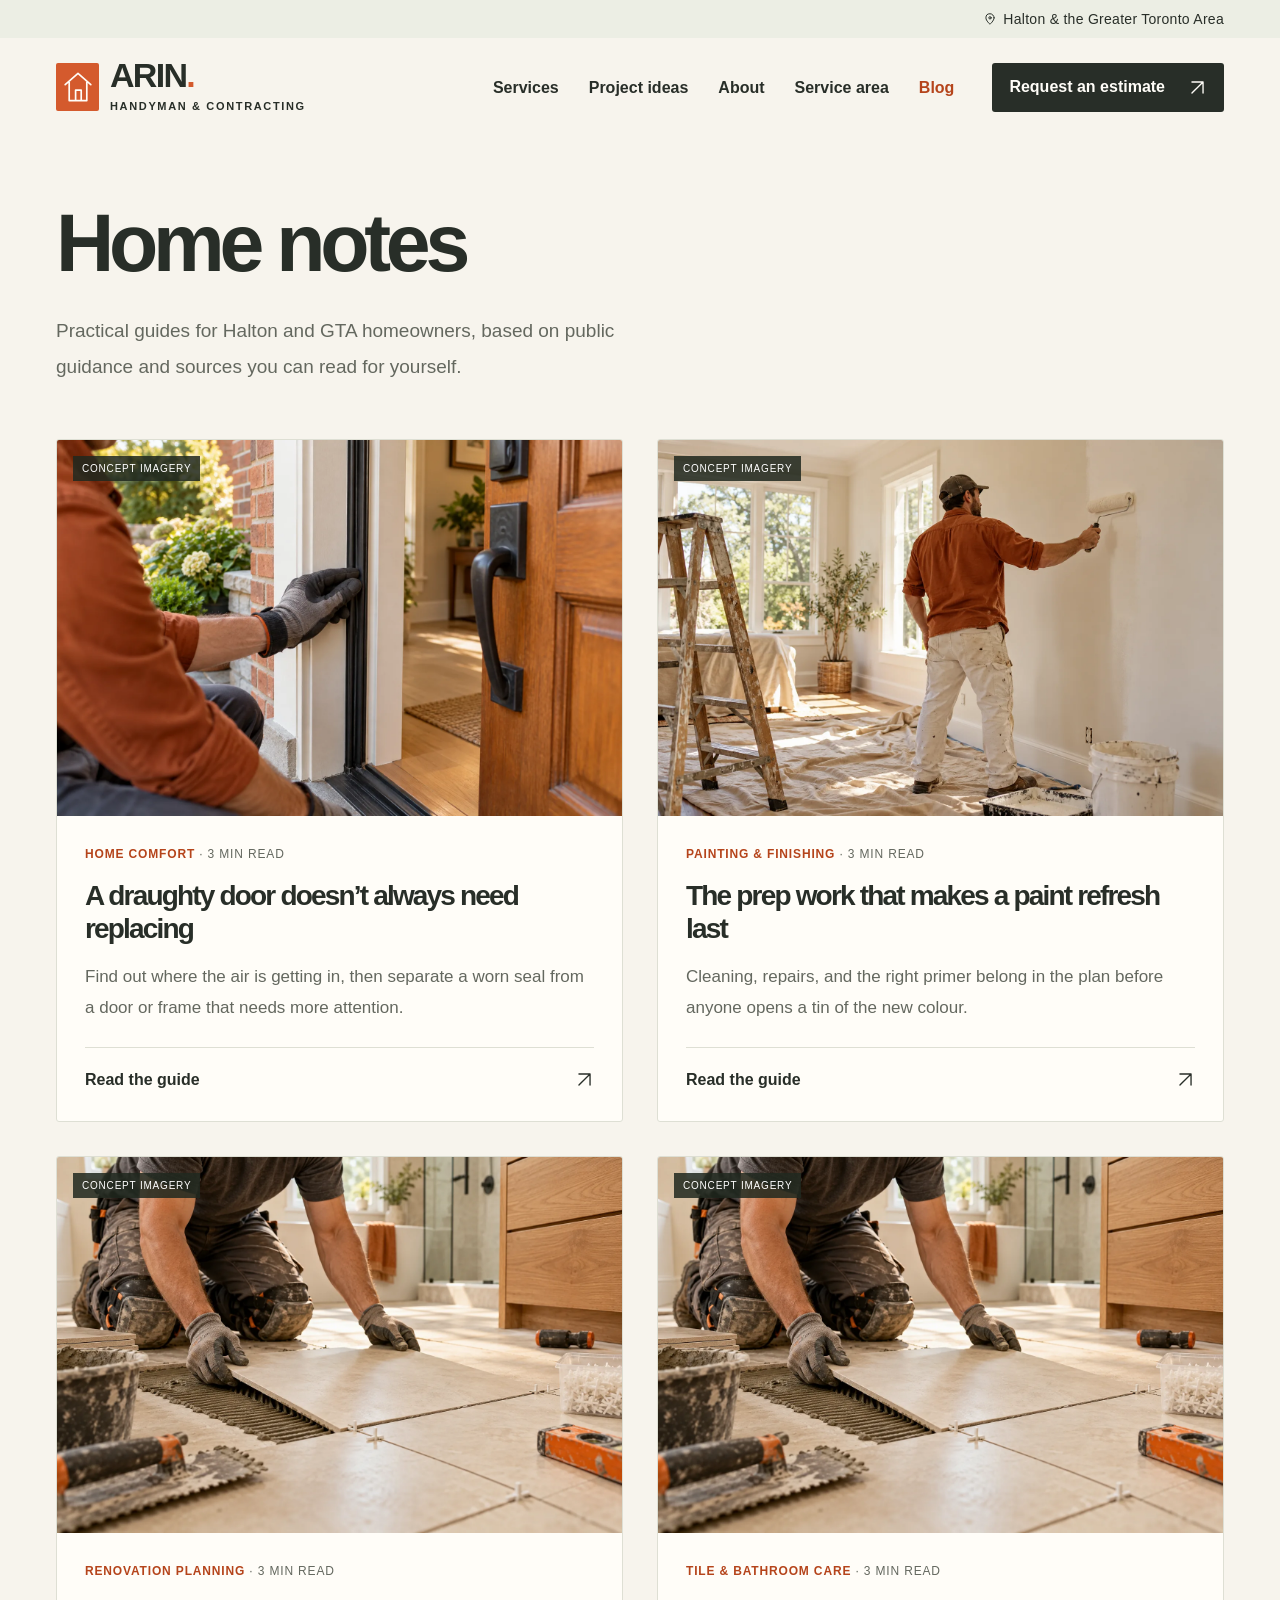
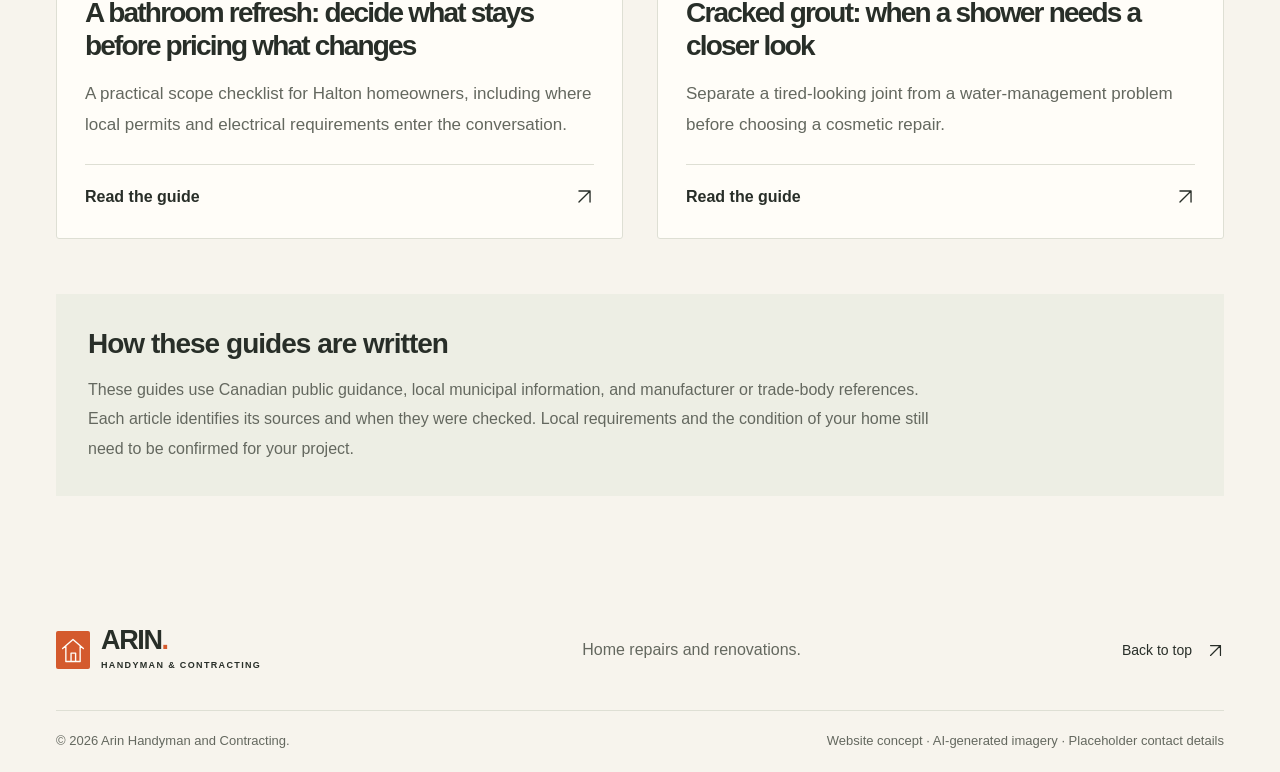
==== site/blog/index.html @ 48bc6f1f "Tighten homepage, add service pages, and control development indexing" ====
<!doctype html>
<!-- Generated by scripts/build-blog.mjs. Edit content/blog/posts.mjs, not this file. -->
<html lang="en-CA" prefix="og: https://ogp.me/ns#">
<head>
  <meta charset="utf-8"><meta name="viewport" content="width=device-width, initial-scale=1"><meta name="theme-color" content="#f7f4ed">
  <title>Home notes | Arin Handyman and Contracting</title>
  <meta name="description" content="Practical, researched home repair and renovation guides for homeowners in Halton and the Greater Toronto Area.">
  <meta name="robots" content="noindex, follow">
  <link rel="canonical" href="https://ariesyous.github.io/arinwebsite/blog/">
  <meta property="og:type" content="website"><meta property="og:locale" content="en_CA"><meta property="og:site_name" content="Arin Handyman and Contracting">
  <meta property="og:title" content="Home notes | Arin Handyman and Contracting"><meta property="og:description" content="Practical, researched home repair and renovation guides for homeowners in Halton and the Greater Toronto Area."><meta property="og:url" content="https://ariesyous.github.io/arinwebsite/blog/">
  <meta property="og:image" content="https://ariesyous.github.io/arinwebsite/assets/social-preview-v2.jpg"><meta property="og:image:secure_url" content="https://ariesyous.github.io/arinwebsite/assets/social-preview-v2.jpg"><meta property="og:image:type" content="image/jpeg"><meta property="og:image:width" content="1200"><meta property="og:image:height" content="630">
  <meta property="og:image:alt" content="Arin Handyman and Contracting — Home repairs and renovations across Halton and the Greater Toronto Area, with AI-generated concept carpentry imagery.">
  <meta name="twitter:card" content="summary_large_image"><meta name="twitter:title" content="Home notes | Arin Handyman and Contracting"><meta name="twitter:description" content="Practical, researched home repair and renovation guides for homeowners in Halton and the Greater Toronto Area."><meta name="twitter:image" content="https://ariesyous.github.io/arinwebsite/assets/social-preview-v2.jpg"><meta name="twitter:image:alt" content="Arin Handyman and Contracting — Home repairs and renovations across Halton and the Greater Toronto Area, with AI-generated concept carpentry imagery.">
  <script type="application/ld+json">{"@context":"https://schema.org","@type":"Blog","name":"Arin home notes","url":"https://ariesyous.github.io/arinwebsite/blog/","description":"Practical, researched guides to home repairs and renovations.","blogPost":[{"@type":"BlogPosting","headline":"A draughty door doesn’t always need replacing","url":"https://ariesyous.github.io/arinwebsite/blog/draughty-door-repair-or-replace/","datePublished":"2026-10-22","dateModified":"2026-10-22"},{"@type":"BlogPosting","headline":"The prep work that makes a paint refresh last","url":"https://ariesyous.github.io/arinwebsite/blog/paint-preparation-that-lasts/","datePublished":"2026-10-22","dateModified":"2026-10-22"},{"@type":"BlogPosting","headline":"A bathroom refresh: decide what stays before pricing what changes","url":"https://ariesyous.github.io/arinwebsite/blog/bathroom-refresh-planning-halton/","datePublished":"2026-10-22","dateModified":"2026-10-22"},{"@type":"BlogPosting","headline":"Cracked grout: when a shower needs a closer look","url":"https://ariesyous.github.io/arinwebsite/blog/grout-repair-or-shower-leak/","datePublished":"2026-10-22","dateModified":"2026-10-22"}]}</script>
  <link rel="icon" href="../assets/favicon.svg" type="image/svg+xml"><link rel="stylesheet" href="../styles.css?v=8"><link rel="stylesheet" href="../blog/blog.css?v=2"><script src="../script.js?v=4" defer></script>
</head>
<body class="blog-page"><a class="skip-link" href="#main">Skip to content</a>
<svg
      class="icon-definitions"
      xmlns="http://www.w3.org/2000/svg"
      aria-hidden="true"
    >
      <defs>
        <symbol id="i-arrow" viewBox="0 0 24 24">
          <path d="M4 12h15M13 5l7 7-7 7" />
        </symbol>
        <symbol id="i-diagonal" viewBox="0 0 24 24">
          <path d="M5 19 19 5M5 5h14v14" />
        </symbol>
        <symbol id="i-pin" viewBox="0 0 24 24">
          <path d="M19 10c0 5-7 11-7 11S5 15 5 10a7 7 0 1 1 14 0Z" />
          <circle cx="12" cy="10" r="2" />
        </symbol>
        <symbol id="i-hammer" viewBox="0 0 32 32">
          <path d="m5 25 12-12 4 4L9 29zM15 7l6-5 8 8-5 6-4-4-3 3-4-4 3-3z" />
        </symbol>
        <symbol id="i-wall" viewBox="0 0 32 32">
          <path d="M4 5h24v22H4zM4 16h24M15 5v11M11 16v11M23 16v11" />
        </symbol>
        <symbol id="i-paint" viewBox="0 0 32 32">
          <rect x="3" y="4" width="21" height="10" rx="2" />
          <path d="M24 9h4v11H15v4M12 24h6v6h-6z" />
        </symbol>
        <symbol id="i-carpentry" viewBox="0 0 32 32">
          <path d="M5 27V6h22v21H5zM5 11h22M16 11v16M12 17v4M20 17v4" />
        </symbol>
        <symbol id="i-floor" viewBox="0 0 32 32">
          <path
            d="m16 3 13 13-13 13L3 16zM9.5 9.5l13 13M9.5 22.5l13-13M6 19l13-13M13 26l13-13"
          />
        </symbol>
        <symbol id="i-framing" viewBox="0 0 32 32">
          <path d="M4 5h24M4 27h24M7 5v22M13 5v22M19 5v22M25 5v22" />
        </symbol>
        <symbol id="i-home" viewBox="0 0 32 32">
          <path d="M3 15 16 4l13 11M7 12v16h18V12M13 28V18h6v10" />
        </symbol>
        <symbol id="i-check" viewBox="0 0 24 24">
          <path d="m5 12 4 4L19 6" />
        </symbol>
        <symbol id="i-phone" viewBox="0 0 24 24">
          <path d="m6 3 4 5-2 3a15 15 0 0 0 5 5l3-2 5 4-2 3C10 22 2 14 3 5z" />
        </symbol>
      </defs>
    </svg>
<div class="utility-bar">
      <div class="container utility-content">
        <span
          ><svg aria-hidden="true" focusable="false" class="icon tiny">
            <use href="#i-pin" />
          </svg>
          Halton &amp; the Greater Toronto Area</span
        >
      </div>
    </div>
    <header class="site-header">
      <div class="container header-inner">
        <a
          href="../index.html#home"
          class="brand"
          aria-label="Arin Handyman and Contracting home"
          ><span class="brand-mark" aria-hidden="true"
            ><svg aria-hidden="true" focusable="false" viewBox="0 0 40 44">
              <path
                d="M4 19 20 5l16 14M9 16v23h22V16M17 39V26h7v13"
              /></svg></span
          ><span class="brand-type"
            ><strong>ARIN<span class="brand-dot">.</span></strong
            ><span>HANDYMAN &amp; CONTRACTING</span></span
          ></a
        >
        <button
          class="menu-toggle"
          type="button"
          aria-expanded="false"
          aria-controls="primary-navigation"
          aria-label="Open navigation"
        >
          <span></span><span></span>
        </button>
        <nav id="primary-navigation" aria-label="Main navigation">
          <a href="../index.html#services">Services</a
          ><a href="../index.html#inspiration">Project ideas</a><a href="../index.html#about">About</a
          ><a href="../index.html#areas">Service area</a><a href="../blog/" aria-current="page">Blog</a
          ><a class="button button-dark header-cta" href="../index.html#contact"
            >Request an estimate
            <svg aria-hidden="true" focusable="false" class="icon">
              <use href="#i-diagonal" /></svg
          ></a>
        </nav>
      </div>
    </header>
<main id="main"><section class="container blog-index"><div class="blog-index-heading"><h1>Home notes</h1><p>Practical guides for Halton and GTA homeowners, based on public guidance and sources you can read for yourself.</p></div><div class="blog-grid"><a class="blog-card" href="../blog/draughty-door-repair-or-replace/">
  <div class="blog-card-image"><img src="../assets/door-weatherstripping.webp" alt="AI-generated concept of a gloved hand checking the weatherstripping on an open exterior door." width="1536" height="1024" loading="lazy"><span class="image-label">CONCEPT IMAGERY</span></div>
  <div class="blog-card-copy"><p class="blog-category">Home comfort <span>· 3 min read</span></p><h2>A draughty door doesn’t always need replacing</h2><p>Find out where the air is getting in, then separate a worn seal from a door or frame that needs more attention.</p><span class="blog-read">Read the guide <svg class="icon" aria-hidden="true" focusable="false"><use href="#i-diagonal"/></svg></span></div>
</a>
<a class="blog-card" href="../blog/paint-preparation-that-lasts/">
  <div class="blog-card-image"><img src="../assets/painting.webp" alt="AI-generated concept of a painter refreshing a wall in a naturally lit room with protected floors." width="1536" height="1024" loading="lazy"><span class="image-label">CONCEPT IMAGERY</span></div>
  <div class="blog-card-copy"><p class="blog-category">Painting &amp; finishing <span>· 3 min read</span></p><h2>The prep work that makes a paint refresh last</h2><p>Cleaning, repairs, and the right primer belong in the plan before anyone opens a tin of the new colour.</p><span class="blog-read">Read the guide <svg class="icon" aria-hidden="true" focusable="false"><use href="#i-diagonal"/></svg></span></div>
</a>
<a class="blog-card" href="../blog/bathroom-refresh-planning-halton/">
  <div class="blog-card-image"><img src="../assets/tiling.webp" alt="AI-generated concept of a tiler working beside a natural oak bathroom vanity." width="1536" height="1024" loading="lazy"><span class="image-label">CONCEPT IMAGERY</span></div>
  <div class="blog-card-copy"><p class="blog-category">Renovation planning <span>· 3 min read</span></p><h2>A bathroom refresh: decide what stays before pricing what changes</h2><p>A practical scope checklist for Halton homeowners, including where local permits and electrical requirements enter the conversation.</p><span class="blog-read">Read the guide <svg class="icon" aria-hidden="true" focusable="false"><use href="#i-diagonal"/></svg></span></div>
</a>
<a class="blog-card" href="../blog/grout-repair-or-shower-leak/">
  <div class="blog-card-image"><img src="../assets/tiling.webp" alt="AI-generated concept of careful tile installation, used as an illustration rather than a completed repair." width="1536" height="1024" loading="lazy"><span class="image-label">CONCEPT IMAGERY</span></div>
  <div class="blog-card-copy"><p class="blog-category">Tile &amp; bathroom care <span>· 3 min read</span></p><h2>Cracked grout: when a shower needs a closer look</h2><p>Separate a tired-looking joint from a water-management problem before choosing a cosmetic repair.</p><span class="blog-read">Read the guide <svg class="icon" aria-hidden="true" focusable="false"><use href="#i-diagonal"/></svg></span></div>
</a></div><div class="blog-editorial-note"><h2>How these guides are written</h2><p>These guides use Canadian public guidance, local municipal information, and manufacturer or trade-body references. Each article identifies its sources and when they were checked. Local requirements and the condition of your home still need to be confirmed for your project.</p></div></section></main>
<footer class="site-footer">
      <div class="container footer-main">
        <a
          href="../index.html#home"
          class="brand footer-brand"
          aria-label="Arin Handyman and Contracting, back to top"
          ><span class="brand-mark" aria-hidden="true"
            ><svg aria-hidden="true" focusable="false" viewBox="0 0 40 44">
              <path
                d="M4 19 20 5l16 14M9 16v23h22V16M17 39V26h7v13"
              /></svg></span
          ><span class="brand-type"
            ><strong>ARIN<span class="brand-dot">.</span></strong
            ><span>HANDYMAN &amp; CONTRACTING</span></span
          ></a
        >
        <p>Home repairs and renovations.</p>
        <a class="back-top" href="#main"
          >Back to top
          <svg aria-hidden="true" focusable="false" class="icon">
            <use href="#i-diagonal" /></svg
        ></a>
      </div>
      <div class="container footer-bottom">
        <span>© <span id="year">2026</span> Arin Handyman and Contracting.</span
        ><span
          >Website concept · AI-generated imagery · Placeholder contact
          details</span
        >
      </div>
    </footer>
</body></html>
---- site/styles.css ----
@charset "UTF-8";
:root {
  --cream: #f7f4ed;
  --paper: #fffdf8;
  --ink: #282e28;
  --muted: #64685f;
  --orange: #d45a2d;
  --orange-dark: #b5441b;
  --line: #dedfd4;
  --green: #263d32;
  --body-font: "Segoe UI", Arial, Helvetica, sans-serif;
  --display-font: Arial, Helvetica, sans-serif;
}
* {
  box-sizing: border-box;
}
html {
  scroll-behavior: smooth;
  scroll-padding-top: 110px;
}
body {
  margin: 0;
  background: var(--cream);
  color: var(--ink);
  font-family: var(--body-font);
  font-size: 18px;
  line-height: 1.6;
}
a {
  color: inherit;
  text-decoration: none;
}
button,
input,
select,
textarea {
  font: inherit;
}
button,
a,
input,
select,
textarea {
  -webkit-tap-highlight-color: transparent;
}
button {
  cursor: pointer;
}
img {
  display: block;
  max-width: 100%;
  height: auto;
}
svg {
  fill: none;
  stroke: currentColor;
  stroke-width: 1.7;
  stroke-linecap: round;
  stroke-linejoin: round;
}
.icon {
  width: 23px;
  height: 23px;
  flex-shrink: 0;
}
.tiny {
  width: 14px;
  height: 14px;
}
.icon-definitions {
  position: absolute;
  width: 0;
  height: 0;
  overflow: hidden;
}
a:focus-visible,
button:focus-visible,
input:focus-visible,
select:focus-visible,
textarea:focus-visible,
[tabindex]:focus-visible {
  outline: 3px solid var(--orange);
  outline-offset: 5px;
}
::selection {
  background: #f1c1a5;
  color: var(--ink);
}
.container {
  width: min(1304px, calc(100% - 112px));
  margin-inline: auto;
}
.section {
  padding-block: 80px;
}
h1,
h2,
h3,
p {
  margin: 0;
}
h1,
h2,
h3 {
  font-family: var(--display-font);
}
h1,
h2 {
  font-weight: 700;
  letter-spacing: -0.065em;
  line-height: 1.03;
}
h1 {
  font-size: clamp(58px, 6.3vw, 91px);
}
h2 {
  font-size: clamp(40px, 4.05vw, 58px);
}
h3 {
  line-height: 1.25;
  letter-spacing: -0.035em;
}
p {
  color: var(--muted);
}
.orange {
  color: var(--orange);
}
.serif {
  font-family: Georgia, "Times New Roman", serif;
  font-style: italic;
  font-weight: 400;
  letter-spacing: -0.055em;
}
.eyebrow {
  font-size: 13px;
  line-height: 1.5;
  letter-spacing: 0.12em;
  font-weight: 700;
  color: var(--ink);
  margin-bottom: 23px;
}
.button {
  display: inline-flex;
  align-items: center;
  justify-content: space-between;
  gap: 28px;
  min-height: 52px;
  max-width: 100%;
  padding: 16px 22px;
  border: 0;
  border-radius: 3px;
  font-size: 16px;
  font-weight: 650;
  line-height: 1.4;
  transition:
    background 0.2s,
    transform 0.2s;
}
.button .icon {
  width: 19px;
  height: 19px;
}
.button:hover {
  transform: translateY(-2px);
}
.button-orange {
  background: var(--orange-dark);
  color: #fffdf8;
}
.button-orange:hover {
  background: #943a1a;
}
.button-dark {
  background: var(--ink);
  color: var(--paper);
}
.button-dark:hover {
  background: var(--green);
}
.button-cream {
  background: var(--cream);
  color: var(--ink);
}
.button-cream:hover {
  background: #e8e5da;
}
.text-link {
  display: inline-flex;
  align-items: center;
  gap: 20px;
  font-weight: 600;
  font-size: 16px;
}
.text-link:hover {
  color: var(--orange-dark);
}
.skip-link {
  position: fixed;
  top: 10px;
  left: 10px;
  z-index: 100;
  background: var(--ink);
  color: #fff;
  padding: 12px 20px;
  transform: translateY(-150%);
}
.skip-link:focus {
  transform: none;
}
.utility-bar {
  background: #eceee4;
  font-size: 14px;
  letter-spacing: 0.02em;
}
.utility-content {
  min-height: 35px;
  padding-block: 8px;
  display: flex;
  flex-wrap: wrap;
  gap: 4px 20px;
  align-items: center;
  justify-content: flex-end;
}
.utility-content > span:last-child {
  display: flex;
  align-items: center;
  gap: 6px;
}
.site-header {
  background: var(--cream);
  position: sticky;
  top: 0;
  z-index: 30;
  border-bottom: 1px solid transparent;
  transition: border-color 0.2s;
}
.site-header.scrolled {
  border-bottom-color: var(--line);
}
.header-inner {
  display: flex;
  align-items: center;
  justify-content: space-between;
  min-height: 98px;
}
.brand {
  display: flex;
  align-items: center;
  gap: 11px;
  flex-shrink: 0;
}
.brand-mark {
  background: var(--orange);
  color: var(--paper);
  height: 48px;
  width: 43px;
  display: grid;
  place-items: center;
  border-radius: 2px;
}
.brand-mark svg {
  width: 32px;
  height: 36px;
  stroke-width: 2.1;
}
.brand-type {
  display: flex;
  flex-direction: column;
}
.brand-type strong {
  font-family: Arial, Helvetica, sans-serif;
  font-size: 34px;
  letter-spacing: -0.05em;
  font-weight: 800;
  line-height: 0.96;
}
.brand-dot {
  color: var(--orange);
}
.brand-type > span {
  font-size: 11px;
  letter-spacing: 0.15em;
  font-weight: 700;
  margin-top: 7px;
}
.header-inner nav {
  display: flex;
  align-items: center;
  gap: 30px;
  font-size: 16px;
  font-weight: 600;
}
.header-inner nav > a:not(.button) {
  padding: 16px 0;
  position: relative;
}
.header-inner nav > a:not(.button):after {
  content: "";
  height: 1px;
  background: var(--orange);
  position: absolute;
  bottom: 11px;
  left: 0;
  width: 0;
  transition: width 0.2s;
}
.header-inner nav > a:hover:after {
  width: 100%;
}
.header-cta {
  margin-left: 8px;
  font-size: 16px;
  min-height: 45px;
  padding: 13px 17px;
  gap: 23px;
}
.menu-toggle {
  display: none;
}
.hero {
  display: grid;
  grid-template-columns: 1.02fr 1fr;
  align-items: center;
  gap: 32px;
  padding-top: 25px;
  padding-bottom: 62px;
  min-height: 650px;
}
.hero-copy {
  padding-block: 38px;
  position: relative;
  z-index: 1;
  min-width: 0;
}
.hero .eyebrow {
  font-size: 12px;
  letter-spacing: 0.09em;
  display: flex;
  align-items: center;
  gap: 10px;
  margin-bottom: 28px;
}
.little-line {
  height: 2px;
  width: 23px;
  background: var(--orange);
  flex-shrink: 0;
}
.hero h1 {
  font-size: clamp(52px, 5.4vw, 78px);
  margin-left: -5px;
  line-height: 1.04;
}
.hero-description {
  max-width: 460px;
  font-size: 18px;
  line-height: 1.8;
  margin: 26px 0 30px;
}
.hero .button {
  min-height: 57px;
  gap: 26px;
}
.hero-secondary {
  display: flex;
  width: fit-content;
  margin-top: 20px;
  min-height: 44px;
}
.more-services {
  margin-top: 28px;
  display: grid;
  grid-template-columns: 1fr 2fr;
  gap: 30px;
}
.more-services h3 {
  font-size: 22px;
  padding-top: 12px;
}
.more-services ul {
  list-style: none;
  margin: 0;
  padding: 0;
  display: grid;
  grid-template-columns: 1fr 1fr;
  gap: 0 28px;
}
.more-services a {
  display: flex;
  justify-content: space-between;
  gap: 14px;
  padding-block: 14px;
  border-bottom: 1px solid var(--line);
  font-size: 16px;
}
.more-services a:hover {
  color: var(--orange-dark);
}
.hero-visual {
  position: relative;
  align-self: stretch;
  min-height: 540px;
  min-width: 0;
  margin-right: 16px;
  background: #d7c9b4;
  border-radius: 3px;
}
.hero-visual > img {
  width: 100%;
  height: 100%;
  object-fit: cover;
  object-position: 61% center;
  border-radius: 3px;
  position: absolute;
}
.image-label {
  position: absolute;
  top: 16px;
  left: 16px;
  color: #fff;
  background: #20281fd9;
  padding: 5px 9px;
  font-size: 12px;
  letter-spacing: 0.08em;
  line-height: 1.5;
  z-index: 1;
}
.hero .image-label {
  top: auto;
  bottom: 15px;
  left: 15px;
  font-size: 11px;
}
.section-heading {
  display: flex;
  justify-content: space-between;
  align-items: flex-end;
  gap: 50px;
  margin-bottom: 48px;
}
.section-heading > p {
  font-size: 17px;
  line-height: 1.8;
  max-width: 330px;
  margin-bottom: 4px;
}
.services-grid {
  display: grid;
  grid-template-columns: repeat(3, 1fr);
  border-top: 1px solid var(--line);
  border-left: 1px solid var(--line);
}
.service-card {
  border-right: 1px solid var(--line);
  border-bottom: 1px solid var(--line);
  padding: 29px 30px 26px;
  display: flex;
  flex-direction: column;
  transition: background 0.2s;
}
.service-card:hover {
  background: #eeeee3;
}
.service-card-top {
  display: flex;
  align-items: center;
  justify-content: space-between;
  margin-bottom: 31px;
}
.service-icon {
  width: 34px;
  height: 34px;
  color: var(--orange);
  stroke-width: 1.3;
}
.service-card h3 {
  font-size: 24px;
  margin-bottom: 12px;
}
.service-card p {
  font-size: 17px;
  line-height: 1.85;
  max-width: 300px;
  margin-bottom: 25px;
}
.service-link {
  display: flex;
  justify-content: space-between;
  align-items: center;
  gap: 12px;
  font-size: 16px;
  font-weight: 650;
  margin-top: auto;
}
.service-link .icon {
  width: 18px;
  height: 18px;
}
.service-link:hover {
  color: var(--orange-dark);
}
.services-footer {
  display: flex;
  align-items: center;
  justify-content: space-between;
  gap: 20px;
  padding-top: 24px;
  font-size: 16px;
  color: var(--muted);
}
.services-footer .text-link {
  font-size: 16px;
}
.approach {
  background: var(--green);
  color: var(--cream);
  position: relative;
  overflow: hidden;
}
.approach-inner {
  display: grid;
  grid-template-columns: 1fr 1fr;
  gap: 100px;
  padding-block: 80px;
  position: relative;
  z-index: 1;
}
.approach .eyebrow {
  color: #c4cbb8;
  font-size: 12px;
}
.approach h2 {
  font-size: 48px;
}
.approach-intro > p:not(.eyebrow) {
  color: #c1cabc;
  font-size: 17px;
  line-height: 1.85;
  margin-top: 23px;
  margin-bottom: 27px;
}
.approach .button {
  font-size: 16px;
  min-height: 48px;
  padding: 14px 19px;
  gap: 31px;
}
.steps {
  list-style: none;
  padding: 0;
  margin: 0;
  display: flex;
  flex-direction: column;
  justify-content: center;
}
.steps li {
  display: flex;
  gap: 22px;
  padding: 26px 0;
  border-top: 1px solid #ffffff29;
}
.steps li:last-child {
  border-bottom: 1px solid #ffffff29;
}
.step-number {
  color: #e79871;
  font-size: 14px;
  padding-top: 4px;
}
.steps h3 {
  font-size: 23px;
  letter-spacing: -0.025em;
  margin-bottom: 9px;
}
.steps p {
  color: #c1cabc;
  font-size: 16px;
  line-height: 1.8;
  max-width: 330px;
}
.inspiration {
  padding-bottom: 82px;
}
.projects-grid {
  display: grid;
  grid-template-columns: repeat(2, minmax(0, 1fr));
  gap: 42px 24px;
}
.project-image {
  position: relative;
  aspect-ratio: 4/3;
  background: #ddd8cb;
  overflow: hidden;
  border-radius: 2px;
}
.project-image > img {
  width: 100%;
  height: 100%;
  object-fit: cover;
  transition: transform 0.5s;
}
.project-image:hover > img {
  transform: scale(1.035);
}
.project h3 {
  font-size: 22px;
  line-height: 1.4;
  margin-top: 16px;
}
.project > p {
  font-size: 17px;
  margin-block: 12px 14px;
  max-width: 520px;
}
.project > .text-link {
  min-height: 44px;
}
.about-section {
  background: #edeee4;
  padding-block: 83px;
}
.about-inner {
  display: grid;
  grid-template-columns: 1fr 1fr;
  gap: 100px;
  align-items: start;
}
.about-inner h2 {
  font-size: 45px;
  margin-bottom: 26px;
}
.about-copy > p:not(.eyebrow) {
  font-size: 17px;
  line-height: 1.85;
  margin-bottom: 17px;
}
.about-copy .text-link {
  margin-top: 8px;
  font-size: 16px;
}
.areas-section {
  display: grid;
  grid-template-columns: 1fr 1fr;
  gap: 100px;
  align-items: center;
}
.areas-copy > p:not(.eyebrow) {
  font-size: 17px;
  line-height: 1.9;
  max-width: 350px;
  margin-top: 23px;
}
.areas-copy .area-question {
  font-size: 16px !important;
  margin-top: 23px !important;
}
.area-question a {
  border-bottom: 1px solid #b4b8a9;
}
.area-question a:hover {
  color: var(--orange-dark);
}
.areas-panel {
  background: #edeee4;
  padding: 27px 30px 21px;
  border-radius: 3px;
}
.areas-panel-title {
  display: flex;
  align-items: center;
  gap: 11px;
  font-size: 12px;
  letter-spacing: 0.09em;
  font-weight: 650;
  border-bottom: 1px solid #d5d8ca;
  padding-bottom: 17px;
}
.areas-panel-title > .icon {
  color: var(--orange);
  height: 19px;
  width: 19px;
}
.city-list {
  display: grid;
  grid-template-columns: 1fr 1fr;
  column-gap: 28px;
  list-style: none;
  padding: 0;
  margin: 14px 0 17px;
}
.city-list li {
  display: flex;
  justify-content: space-between;
  align-items: center;
  border-bottom: 1px solid #d5d8ca;
  padding: 14px 0;
  font-size: 21px;
  font-weight: 550;
  letter-spacing: -0.03em;
}
.contact-section {
  background: var(--ink);
  color: var(--cream);
  padding-block: 85px;
}
.contact-inner {
  display: grid;
  grid-template-columns: 0.9fr 1.1fr;
  gap: 100px;
  align-items: start;
}
.contact-copy {
  min-width: 0;
  padding-top: 10px;
}
.contact-copy .eyebrow {
  color: #d6d6c6;
  font-size: 13px;
}
.contact-copy h2 {
  font-size: clamp(44px, 4.5vw, 64px);
  line-height: 0.98;
  letter-spacing: -0.055em;
}
.contact-copy h2 .orange {
  color: #f28b58;
}
.contact-copy > p:not(.eyebrow) {
  color: #c5c8bd;
  font-size: 17px;
  line-height: 1.85;
  margin: 28px 0 37px;
}
.contact-detail {
  display: flex;
  align-items: center;
  gap: 16px;
  margin-top: 25px;
  font-size: 17px;
}
.contact-detail > .icon {
  width: 22px;
  height: 22px;
  color: #e9956b;
}
.contact-detail > div {
  display: flex;
  flex-direction: column;
  gap: 4px;
}
.contact-detail-label {
  font-size: 12px;
  letter-spacing: 0.12em;
  color: #b5bdac;
}
.phone-number {
  font-size: 26px;
  letter-spacing: -0.025em;
}
.contact-card {
  min-width: 0;
  background: var(--cream);
  color: var(--ink);
  border-radius: 3px;
  padding: 32px;
}
.form-heading {
  display: flex;
  align-items: flex-start;
  justify-content: space-between;
  gap: 16px;
}
.form-heading h3 {
  font-size: 26px;
  max-width: 245px;
  line-height: 1.2;
}
.demo-label {
  display: inline-block;
  font-size: 11px;
  letter-spacing: 0.08em;
  white-space: nowrap;
  background: #e6e8dc;
  padding: 5px 7px;
  color: #475542;
  font-weight: 650;
  margin-top: 4px;
}
.form-intro {
  font-size: 16px;
  line-height: 1.7;
  margin: 12px 0 25px;
}
.form-grid {
  display: grid;
  grid-template-columns: 1fr 1fr;
  gap: 17px 15px;
}
.field {
  display: flex;
  flex-direction: column;
  gap: 7px;
  min-width: 0;
}
.field label {
  font-size: 16px;
  font-weight: 600;
}
.field label > span:not(.optional) {
  color: var(--orange-dark);
}
.optional {
  font-size: 13px;
  color: var(--muted);
  font-weight: 400;
}
.field input,
.field select,
.field textarea {
  width: 100%;
  min-width: 0;
  border: 1px solid #d6d9cc;
  background: #fffdf8;
  color: var(--ink);
  border-radius: 2px;
  padding: 11px 10px;
  font-size: 16px;
  line-height: 1.5;
  min-height: 43px;
}
.field input::placeholder,
.field textarea::placeholder {
  color: #6e7367;
  opacity: 1;
}
.field select {
  padding-right: 24px;
}
.field textarea {
  resize: vertical;
  min-height: 94px;
}
.field:focus-within label {
  color: var(--orange-dark);
}
.full-width {
  grid-column: 1/-1;
}
.form-submit {
  width: 100%;
  margin-top: 21px;
  font-size: 16px;
  min-height: 48px;
  padding: 14px 16px;
}
.form-footnote {
  font-size: 13px;
  margin-top: 11px;
  line-height: 1.6;
}
.form-result {
  margin-top: 18px;
  display: flex;
  align-items: flex-start;
  gap: 9px;
  background: #e2eadc;
  padding: 15px;
  border: 1px solid #b5c7ac;
  border-radius: 2px;
}
.form-result[hidden] {
  display: none;
}
.form-result .icon {
  width: 19px;
  height: 19px;
  color: #315634;
}
.form-result strong {
  font-size: 16px;
  line-height: 1.5;
  display: block;
}
.form-result p {
  font-size: 14px;
  line-height: 1.6;
  margin-top: 5px;
}
.site-footer {
  background: var(--cream);
}
.footer-main {
  display: flex;
  align-items: center;
  justify-content: space-between;
  gap: 30px;
  padding-block: 37px;
}
.footer-brand .brand-mark {
  height: 38px;
  width: 34px;
}
.footer-brand .brand-mark svg {
  height: 29px;
  width: 26px;
}
.footer-brand .brand-type strong {
  font-size: 27px;
}
.footer-brand .brand-type > span {
  font-size: 9px;
  margin-top: 5px;
}
.footer-main > p {
  font-size: 16px;
}
.back-top {
  display: flex;
  align-items: center;
  gap: 15px;
  font-size: 14px;
}
.back-top .icon {
  width: 17px;
  height: 17px;
}
.footer-bottom {
  flex-wrap: wrap;
  border-top: 1px solid var(--line);
  padding-block: 20px;
  display: flex;
  justify-content: space-between;
  gap: 20px;
  font-size: 13px;
  color: var(--muted);
}
@media (min-width: 1500px) {
  .hero {
    gap: 65px;
  }
  .hero-visual {
    min-height: 580px;
  }
  .hero {
    padding-top: 35px;
    padding-bottom: 75px;
  }
  .hero-description {
    font-size: 18px;
    max-width: 385px;
  }
}
@media (max-width: 1150px) {
  .container {
    width: calc(100% - 72px);
  }
  .header-inner nav {
    gap: 20px;
  }
  .header-cta {
    gap: 14px;
    margin-left: 0;
  }
  .hero {
    min-height: 590px;
  }
  .hero-visual {
    min-height: 485px;
  }
  .hero .eyebrow {
    font-size: 12px;
  }
  .hero h1 {
    font-size: clamp(53px, 6.5vw, 77px);
  }
  .hero-description {
    font-size: 17px;
    max-width: 315px;
  }
  .hero .button {
    font-size: 16px;
    gap: 17px;
    padding-inline: 18px;
  }
  .section {
    padding-block: 82px;
  }
  .service-card {
    padding: 25px;
  }
  .service-card h3 {
    font-size: 22px;
  }
  .approach-inner,
  .about-inner,
  .areas-section,
  .contact-inner {
    gap: 60px;
  }
  .approach h2 {
    font-size: 42px;
  }
  .about-inner h2 {
    font-size: 40px;
  }
  .projects-grid {
    gap: 38px 19px;
  }
  .project h3 {
    font-size: 20px;
  }
  .contact-card {
    padding: 27px;
  }
  .form-heading h3 {
    font-size: 24px;
  }
  .demo-label {
    font-size: 10px;
    padding: 4px 5px;
  }
  .contact-copy h2 {
    font-size: 56px;
  }
}
@media (max-width: 900px) {
  .container {
    width: calc(100% - 48px);
  }
  .header-inner {
    min-height: 82px;
  }
  .header-inner nav {
    gap: 16px;
    font-size: 14px;
  }
  .brand-type strong {
    font-size: 29px;
  }
  .brand-mark {
    height: 42px;
    width: 37px;
  }
  .brand-mark svg {
    width: 28px;
    height: 32px;
  }
  .brand-type > span {
    font-size: 9.5px;
  }
  .header-cta {
    font-size: 13px;
    padding: 12px;
    gap: 10px;
    min-height: 40px;
  }
  .header-cta .icon {
    width: 15px;
    height: 15px;
  }
  .hero {
    gap: 18px;
    min-height: 530px;
    padding-top: 16px;
    padding-bottom: 42px;
  }
  .hero h1 {
    font-size: clamp(46px, 6.4vw, 60px);
  }
  .hero .eyebrow {
    font-size: 11px;
    gap: 6px;
    margin-bottom: 22px;
  }
  .hero .little-line {
    width: 15px;
  }
  .hero-visual {
    min-height: 435px;
    margin-right: 12px;
  }
  .hero-description {
    font-size: 16px;
    margin-block: 22px 25px;
    max-width: 265px;
  }
  .hero .button {
    font-size: 14px;
    gap: 15px;
    min-height: 48px;
    padding: 14px;
  }
  .section-heading {
    gap: 35px;
  }
  .section-heading > p {
    font-size: 16px;
    max-width: 245px;
  }
  .eyebrow {
    font-size: 12px;
  }
  .section {
    padding-block: 70px;
  }
  .services-grid {
    grid-template-columns: 1fr;
  }
  .service-card h3 {
    font-size: 24px;
  }
  .service-card p {
    font-size: 17px;
  }
  .service-link {
    font-size: 16px;
  }
  .service-card-top {
    margin-bottom: 25px;
  }
  .approach-inner {
    gap: 40px;
    padding-block: 65px;
  }
  .approach h2 {
    font-size: 36px;
  }
  .approach-intro > p:not(.eyebrow) {
    font-size: 16px;
  }
  .steps h3 {
    font-size: 20px;
  }
  .steps p {
    font-size: 16px;
  }
  .steps li {
    gap: 15px;
    padding-block: 21px;
  }
  .projects-grid {
    grid-template-columns: repeat(2, minmax(0, 1fr));
    gap: 34px 20px;
  }
  .project-image .image-label {
    font-size: 10px;
    left: 10px;
    top: 10px;
    padding: 4px 6px;
  }
  .project h3 {
    font-size: 19px;
  }
  .about-inner {
    gap: 40px;
  }
  .about-section {
    padding-block: 65px;
  }
  .about-inner h2 {
    font-size: 34px;
  }
  .about-copy > p:not(.eyebrow) {
    font-size: 16px;
  }
  .areas-section {
    gap: 40px;
  }
  .areas-copy h2 {
    font-size: 38px;
  }
  .areas-panel {
    padding: 22px;
  }
  .areas-panel-title {
    font-size: 11px;
    gap: 7px;
  }
  .city-list {
    column-gap: 20px;
  }
  .city-list li {
    font-size: 18px;
  }
  .contact-inner {
    gap: 35px;
    grid-template-columns: 0.85fr 1.15fr;
  }
  .contact-copy h2 {
    font-size: 52px;
  }
  .contact-copy > p:not(.eyebrow) {
    font-size: 16px;
  }
  .contact-card {
    padding: 23px;
  }
  .form-heading {
    flex-wrap: wrap;
    gap: 8px;
  }
  .form-heading h3 {
    font-size: 23px;
  }
  .demo-label {
    font-size: 11px;
  }
  .field input,
  .field select,
  .field textarea {
    font-size: 16px;
  }
  .contact-detail {
    font-size: 16px;
    gap: 12px;
  }
  .contact-detail-label {
    font-size: 11px;
  }
  .phone-number {
    font-size: 23px;
  }
  .footer-bottom {
    font-size: 12px;
  }
}
@media (max-width: 1100px) {
  .menu-toggle {
    display: flex;
    flex-direction: column;
    align-items: center;
    justify-content: center;
    gap: 6px;
    width: 44px;
    height: 44px;
    background: none;
    border: 1px solid var(--line);
    border-radius: 2px;
    color: var(--ink);
  }
  .menu-toggle span {
    width: 19px;
    height: 1.5px;
    background: currentColor;
    transition: transform 0.2s;
  }
  .menu-toggle[aria-expanded="true"] span:first-child {
    transform: translateY(3.75px) rotate(45deg);
  }
  .menu-toggle[aria-expanded="true"] span:last-child {
    transform: translateY(-3.75px) rotate(-45deg);
  }
  .header-inner nav {
    display: none;
    position: absolute;
    top: 100%;
    left: 0;
    right: 0;
    background: var(--cream);
    padding: 14px 20px 23px;
    box-shadow: 0 12px 20px #21271d12;
    border-bottom: 1px solid var(--line);
    font-size: 18px;
    align-items: stretch;
    gap: 0;
  }
  .header-inner nav.open {
    display: flex;
    flex-direction: column;
  }
  .header-inner nav > a:not(.button) {
    padding: 13px 0;
    border-top: 1px solid var(--line);
  }
  .header-inner nav > a:after {
    display: none;
  }
  .header-cta {
    margin-top: 10px;
    font-size: 16px;
    padding: 14px 17px;
    min-height: 46px;
  }
  .header-cta .icon {
    width: 18px;
    height: 18px;
  }
}
@media (max-width: 680px) {
  html {
    scroll-padding-top: 85px;
  }
  .container {
    width: calc(100% - 40px);
  }
  .utility-content {
    min-height: 35px;
    font-size: 12px;
  }
  .utility-content > span:first-child {
    font-size: 12px;
  }
  .utility-content .tiny {
    width: 11px;
    height: 11px;
  }
  .header-inner {
    min-height: 76px;
  }
  .brand-type strong {
    font-size: 29px;
  }
  .brand-mark {
    height: 41px;
    width: 36px;
  }
  .brand-type > span {
    font-size: 9.5px;
  }
  .hero {
    grid-template-columns: 1fr;
    gap: 5px;
    padding-top: 9px;
    padding-bottom: 41px;
    min-height: auto;
  }
  .hero-copy {
    padding: 24px 0 25px;
  }
  .hero .eyebrow {
    font-size: 11px;
    letter-spacing: 0.075em;
    gap: 8px;
    margin-bottom: 25px;
  }
  .hero h1 {
    font-size: clamp(48px, 12vw, 75px);
    line-height: 1.02;
    margin-left: -2px;
    letter-spacing: -0.065em;
  }
  .hero-description {
    font-size: 17px;
    max-width: 330px;
    line-height: 1.8;
    margin: 22px 0 24px;
  }
  .hero .button {
    font-size: 16px;
    padding: 16px 19px;
    min-height: 52px;
    gap: 16px;
  }
  .hero-visual {
    height: auto;
    min-height: 0;
    aspect-ratio: 1.55;
    margin-right: 11px;
    margin-top: 3px;
  }
  .hero-visual > img {
    object-position: 60% center;
  }
  .hero .image-label {
    font-size: 10px;
    bottom: 11px;
    left: 11px;
  }
  .section {
    padding-block: 48px;
  }
  h2 {
    font-size: 39px;
  }
  .eyebrow {
    font-size: 12px;
    margin-bottom: 19px;
  }
  .section-heading {
    display: block;
    margin-bottom: 32px;
  }
  .section-heading > p {
    font-size: 16px;
    margin-top: 21px;
    max-width: 310px;
  }
  .services-grid {
    grid-template-columns: 1fr;
  }
  .service-card {
    padding: 21px 17px;
  }
  .service-card-top {
    margin-bottom: 23px;
  }
  .service-icon {
    width: 29px;
    height: 29px;
  }
  .service-card h3 {
    font-size: 20px;
    line-height: 1.25;
    margin-bottom: 11px;
  }
  .service-card p {
    font-size: 16px;
    line-height: 1.8;
    margin-bottom: 20px;
  }
  .service-link {
    font-size: 13px;
    line-height: 1.5;
    gap: 8px;
    min-height: 30px;
  }
  .service-link .icon {
    width: 15px;
    height: 15px;
  }
  .services-footer {
    align-items: flex-start;
    flex-direction: column;
    gap: 9px;
    font-size: 14px;
    padding-top: 21px;
  }
  .services-footer .text-link {
    font-size: 14px;
  }
  .approach-inner {
    grid-template-columns: 1fr;
    gap: 33px;
    padding-block: 58px;
  }
  .approach .eyebrow {
    font-size: 12px;
  }
  .approach h2 {
    font-size: 40px;
  }
  .approach-intro > p:not(.eyebrow) {
    font-size: 16px;
    margin-block: 22px 24px;
  }
  .approach .button {
    font-size: 16px;
    min-height: 48px;
  }
  .steps li {
    padding-block: 22px;
    gap: 20px;
  }
  .steps h3 {
    font-size: 22px;
  }
  .steps p {
    font-size: 16px;
    max-width: 100%;
  }
  .step-number {
    font-size: 13px;
  }
  .projects-grid {
    grid-template-columns: 1fr;
    gap: 31px;
  }
  .project .project-image {
    aspect-ratio: 1.65;
  }
  .project-image .image-label {
    font-size: 11px;
    top: 13px;
    left: 13px;
    padding: 5px 8px;
  }
  .project h3 {
    font-size: 21px;
  }
  .about-section {
    padding-block: 55px;
  }
  .about-inner {
    grid-template-columns: 1fr;
    gap: 0;
  }
  .about-inner h2 {
    font-size: 38px;
    margin-bottom: 23px;
  }
  .about-copy > p:not(.eyebrow) {
    font-size: 17px;
    line-height: 1.85;
  }
  .about-copy .text-link {
    font-size: 16px;
  }
  .areas-section {
    grid-template-columns: 1fr;
    gap: 30px;
  }
  .areas-copy h2 {
    font-size: 39px;
  }
  .areas-copy > p:not(.eyebrow) {
    font-size: 17px;
    max-width: 310px;
    margin-top: 20px;
  }
  .areas-copy .area-question {
    font-size: 16px !important;
  }
  .areas-panel {
    padding: 25px;
  }
  .areas-panel-title {
    font-size: 12px;
    gap: 10px;
  }
  .city-list {
    column-gap: 27px;
  }
  .city-list li {
    font-size: 20px;
    padding-block: 16px;
  }
  .contact-section {
    padding-block: 58px;
  }
  .contact-inner {
    grid-template-columns: minmax(0, 1fr);
    gap: 37px;
  }
  .contact-copy {
    padding-top: 0;
  }
  .contact-copy h2 {
    font-size: clamp(40px, 11vw, 52px);
  }
  .contact-copy > p:not(.eyebrow) {
    font-size: 17px;
    margin: 23px 0 30px;
  }
  .contact-detail {
    font-size: 16px;
    margin-top: 22px;
    gap: 14px;
  }
  .contact-detail-label {
    font-size: 12px;
  }
  .phone-number {
    font-size: 25px;
  }
  .contact-card {
    padding: 26px 22px;
  }
  .form-heading {
    gap: 10px;
  }
  .form-heading h3 {
    font-size: 25px;
    max-width: 210px;
  }
  .demo-label {
    font-size: 11px;
  }
  .form-intro {
    font-size: 16px;
    line-height: 1.7;
    margin-top: 11px;
    margin-bottom: 24px;
  }
  .form-grid {
    gap: 19px 13px;
  }
  .field label {
    font-size: 16px;
  }
  .optional {
    font-size: 13px;
  }
  .field input,
  .field select,
  .field textarea {
    font-size: 18px;
    padding: 11px 10px;
    min-height: 46px;
  }
  .field input::placeholder,
  .field textarea::placeholder {
    font-size: 16px;
  }
  .field select {
    font-size: 17px;
  }
  .field textarea {
    font-size: 18px;
    min-height: 110px;
  }
  .form-submit {
    font-size: 16px;
    min-height: 51px;
  }
  .form-footnote {
    font-size: 13px;
    line-height: 1.7;
  }
  .form-result strong {
    font-size: 16px;
  }
  .form-result p {
    font-size: 14px;
  }
  .footer-main {
    flex-wrap: wrap;
    padding-block: 30px;
    gap: 23px;
  }
  .footer-main > p {
    display: none;
  }
  .footer-brand .brand-type strong {
    font-size: 26px;
  }
  .back-top {
    font-size: 13px;
    gap: 8px;
    min-height: 44px;
  }
  .footer-bottom {
    display: flex;
    flex-direction: column;
    gap: 8px;
    font-size: 12px;
    padding-block: 19px;
  }
}
@media (max-width: 360px) {
  .container {
    width: calc(100% - 32px);
  }
  .hero .eyebrow {
    font-size: 10px;
  }
  .hero h1 {
    font-size: 46px;
  }
  .service-card {
    padding: 18px 13px;
  }
  .service-card h3 {
    font-size: 19px;
  }
  .service-card p {
    font-size: 16px;
  }
  .service-link {
    font-size: 12px;
  }
  .contact-card {
    padding-inline: 17px;
  }
  .form-grid {
    grid-template-columns: 1fr;
  }
  .full-width {
    grid-column: auto;
  }
  .city-list li {
    font-size: 18px;
  }
  .areas-panel-title {
    font-size: 11px;
  }
}
@media (max-width: 900px) {
  .contact-inner {
    grid-template-columns: minmax(0, 1fr);
  }
}
@media (max-width: 600px) {
  .services-grid,
  .form-grid {
    grid-template-columns: minmax(0, 1fr);
  }
  .full-width {
    grid-column: 1 / -1;
  }
}
@media (prefers-reduced-motion: reduce) {
  html {
    scroll-behavior: auto;
  }
  *,
  *:before,
  *:after {
    animation: none !important;
    transition: none !important;
  }
  .button:hover {
    transform: none;
  }
}

/* Service detail pages share the homepage type, palette, and controls. */
.service-shell {
  padding-block: 36px 65px;
}
.service-shell .breadcrumbs {
  margin-bottom: 35px;
}
.service-hero {
  display: grid;
  grid-template-columns: 1.1fr 0.9fr;
  align-items: center;
  gap: 60px;
  padding-bottom: 60px;
}
.service-hero h1 {
  font-size: clamp(45px, 5vw, 72px);
}
.service-lede {
  margin-block: 24px 28px;
  font-size: 19px;
  max-width: 590px;
  line-height: 1.8;
}
.service-hero figure {
  margin: 0;
  min-width: 0;
}
.service-hero img {
  width: 100%;
  aspect-ratio: 1.1;
  object-fit: cover;
  border-radius: 3px;
}
.service-hero figcaption {
  margin-top: 10px;
  color: var(--muted);
  font-size: 12px;
}
.service-shell h2 {
  font-size: clamp(30px, 3vw, 40px);
  letter-spacing: -0.045em;
  line-height: 1.15;
}
.service-shell h3 {
  font-size: 22px;
}
.service-examples {
  padding-block: 35px 45px;
  border-block: 1px solid var(--line);
}
.scope-grid {
  display: grid;
  grid-template-columns: repeat(3, minmax(0, 1fr));
  gap: 40px;
  margin-top: 30px;
}
.scope-grid p {
  font-size: 17px;
  margin-top: 12px;
  line-height: 1.8;
}
.service-details {
  display: grid;
  grid-template-columns: 1.2fr 0.8fr;
  align-items: start;
  gap: 70px;
  padding-block: 65px;
}
.service-details section > p {
  margin-top: 22px;
  line-height: 1.8;
}
.service-details ul {
  padding-left: 22px;
  color: var(--muted);
  margin-block: 24px;
}
.service-details li {
  padding-left: 5px;
  margin-block: 12px;
}
.scope-note {
  padding-left: 23px;
  border-left: 3px solid var(--orange-dark);
  margin-top: 32px;
}
.scope-note p {
  font-size: 16px;
  margin-top: 12px;
  line-height: 1.8;
}
.scope-note a {
  color: var(--orange-dark);
  text-decoration: underline;
}
.project-brief {
  background: #edeee4;
  padding: 30px;
  border-radius: 3px;
}
.project-brief .eyebrow {
  font-size: 12px;
  margin-bottom: 16px;
}
.project-brief ul {
  font-size: 17px;
}
.project-brief blockquote {
  margin: 15px 0 20px;
  padding-left: 16px;
  border-left: 1px solid #b4b8a9;
  color: var(--ink);
  font-size: 17px;
}
.project-brief .brief-note {
  font-size: 14px;
  margin-block: 20px 12px;
}
.project-brief .text-link {
  min-height: 44px;
}
.service-questions {
  max-width: 860px;
  margin-inline: auto;
  padding-bottom: 55px;
}
.service-questions h2 {
  margin-bottom: 25px;
}
.service-questions details {
  border-top: 1px solid var(--line);
}
.service-questions details:last-child {
  border-bottom: 1px solid var(--line);
}
.service-questions summary {
  padding-block: 20px;
  font-weight: 600;
  cursor: pointer;
}
.service-questions summary:focus-visible {
  outline: 3px solid var(--orange);
  outline-offset: 3px;
}
.service-questions details p {
  padding-bottom: 24px;
  line-height: 1.8;
}
.service-guide {
  padding: 32px;
  background: #edeee4;
}
.service-guide h2 {
  font-size: 29px;
  max-width: 800px;
}
.service-guide h2 a:hover {
  text-decoration: underline;
}
.service-guide .eyebrow {
  margin-bottom: 16px;
}
.service-guide p:last-child {
  margin-top: 16px;
}
.service-next {
  display: flex;
  align-items: center;
  gap: 60px;
  justify-content: space-between;
  padding-block: 55px;
}
.service-next > div {
  max-width: 650px;
}
.service-next p {
  margin-top: 18px;
  font-size: 17px;
  line-height: 1.8;
}
.service-next .button {
  flex-shrink: 0;
}
.related-services {
  border-top: 1px solid var(--line);
  padding-top: 22px;
  display: flex;
  flex-wrap: wrap;
  align-items: center;
  gap: 15px 35px;
  font-size: 16px;
}
.related-services > span {
  color: var(--muted);
}
.related-services a {
  display: inline-flex;
  align-items: center;
  gap: 12px;
  min-height: 44px;
  text-decoration: underline;
  text-underline-offset: 4px;
}
@media (max-width: 900px) {
  .more-services,
  .service-details {
    grid-template-columns: 1fr;
    gap: 25px;
  }
  .service-hero {
    gap: 30px;
  }
  .service-hero h1 {
    font-size: 47px;
  }
  .service-next {
    align-items: flex-start;
    flex-direction: column;
    gap: 26px;
  }
}
@media (max-width: 680px) {
  .more-services ul {
    grid-template-columns: 1fr;
  }
  .more-services {
    gap: 10px;
  }
  .service-link {
    min-height: 44px;
    font-size: 16px;
  }
  .service-shell {
    padding-top: 25px;
  }
  .service-hero,
  .scope-grid {
    grid-template-columns: 1fr;
    gap: 28px;
  }
  .service-hero {
    padding-bottom: 35px;
  }
  .service-hero h1 {
    font-size: clamp(39px, 11vw, 54px);
  }
  .service-lede {
    font-size: 18px;
  }
  .service-hero img {
    aspect-ratio: 1.55;
  }
  .service-details {
    padding-block: 40px;
    gap: 35px;
  }
  .project-brief,
  .service-guide {
    padding: 24px;
  }
  .service-shell h2,
  .service-guide h2 {
    font-size: 29px;
  }
  .related-services {
    align-items: flex-start;
    flex-direction: column;
    gap: 8px;
  }
}
---- site/blog/blog.css ----
.header-inner nav a[aria-current="page"] {
  color: var(--orange-dark);
}
.blog-heading-copy {
  max-width: 340px;
}
.blog-heading-copy > p {
  font-size: 17px;
  line-height: 1.8;
  margin-bottom: 19px;
}
.home-note-list {
  display: grid;
  grid-template-columns: repeat(3, minmax(0, 1fr));
  gap: 30px;
}
.home-note {
  display: flex;
  flex-direction: column;
  align-items: flex-start;
  border-top: 2px solid var(--line);
  padding-block: 23px 8px;
}
.home-note:hover {
  border-color: var(--orange-dark);
}
.home-note h3 {
  font-size: 25px;
  margin-block: 0 18px;
}
.home-note .text-link {
  margin-top: auto;
  min-height: 44px;
}
@media (max-width: 680px) {
  .home-note-list {
    grid-template-columns: 1fr;
    gap: 8px;
  }
  .home-note h3 {
    font-size: 23px;
    margin-bottom: 8px;
  }
  .home-note .blog-category {
    margin-bottom: 10px;
  }
}
.blog-grid {
  display: grid;
  grid-template-columns: repeat(2, minmax(0, 1fr));
  gap: 34px;
}
.blog-card {
  display: flex;
  flex-direction: column;
  min-width: 0;
  background: var(--paper);
  border: 1px solid var(--line);
  border-radius: 3px;
  overflow: hidden;
  transition:
    border-color 0.2s,
    transform 0.2s;
}
.blog-card:hover {
  border-color: var(--orange);
  transform: translateY(-3px);
}
.blog-card-image {
  position: relative;
  aspect-ratio: 1.65;
  background: #ddd8cb;
}
.blog-card-image img {
  width: 100%;
  height: 100%;
  object-fit: cover;
}
.blog-card-image .image-label {
  font-size: 10px;
}
.blog-card-copy {
  padding: 28px;
  display: flex;
  flex-direction: column;
  flex: 1;
}
.blog-category {
  font-size: 12px;
  text-transform: uppercase;
  font-weight: 650;
  letter-spacing: 0.07em;
  color: var(--orange-dark);
  line-height: 1.7;
  margin-bottom: 14px;
}
.blog-category > span {
  color: var(--muted);
  font-weight: 400;
  white-space: nowrap;
}
.blog-card :is(h2, h3) {
  font-size: 28px;
  line-height: 1.2;
  margin-bottom: 16px;
}
.blog-card-copy > p:not(.blog-category) {
  font-size: 17px;
  line-height: 1.8;
  margin-bottom: 24px;
}
.blog-read {
  display: flex;
  align-items: center;
  justify-content: space-between;
  font-size: 16px;
  font-weight: 650;
  margin-top: auto;
  padding-top: 19px;
  border-top: 1px solid var(--line);
}
.blog-read .icon {
  height: 19px;
  width: 19px;
}
.home-blog .section-heading {
  align-items: flex-end;
}
.blog-index {
  padding-block: 65px 95px;
}
.blog-index-heading {
  max-width: 790px;
  margin-bottom: 55px;
}
.blog-index-heading h1 {
  font-size: clamp(52px, 6.3vw, 84px);
  margin-bottom: 28px;
}
.blog-index-heading > p:not(.eyebrow) {
  max-width: 640px;
  font-size: 19px;
  line-height: 1.85;
}
.blog-editorial-note {
  margin-top: 55px;
  padding: 32px;
  background: #edeee4;
}
.blog-editorial-note h2 {
  font-size: 28px;
  letter-spacing: -0.035em;
  line-height: 1.25;
  margin-bottom: 14px;
}
.blog-editorial-note p {
  font-size: 16px;
  line-height: 1.85;
  max-width: 850px;
}
.article-shell {
  padding-block: 40px 75px;
}
.breadcrumbs {
  display: flex;
  align-items: center;
  flex-wrap: wrap;
  gap: 10px;
  font-size: 14px;
  margin-bottom: 48px;
  color: var(--muted);
}
.breadcrumbs a:hover {
  color: var(--orange-dark);
  text-decoration: underline;
}
.article-heading {
  max-width: 990px;
  margin-inline: auto;
  margin-bottom: 42px;
}
.article-heading .eyebrow {
  color: var(--orange-dark);
  font-size: 12px;
}
.article-heading .eyebrow > span {
  color: var(--muted);
}
.article-heading h1 {
  font-size: clamp(40px, 4.8vw, 66px);
  line-height: 1.09;
  letter-spacing: -0.055em;
  margin-bottom: 26px;
}
.article-lede {
  font-size: 21px;
  line-height: 1.7;
  max-width: 860px;
}
.article-dates {
  font-size: 13px;
  margin-top: 24px;
  line-height: 1.9;
}
.article-dates > span {
  margin-inline: 6px;
}
.article-image {
  max-width: 990px;
  margin: 0 auto 42px;
}
.article-image img {
  width: 100%;
  aspect-ratio: 1.95;
  object-fit: cover;
  border-radius: 3px;
}
.article-image figcaption {
  font-size: 12px;
  color: var(--muted);
  margin-top: 10px;
}
.article-reading {
  max-width: 760px;
  margin-inline: auto;
}
.article-body {
  font-size: 18px;
  line-height: 1.9;
}
.article-body p {
  color: #4e584d;
  margin-bottom: 23px;
}
.article-body h2 {
  font-size: 31px;
  letter-spacing: -0.035em;
  line-height: 1.25;
  margin-block: 42px 18px;
}
.article-body ul,
.article-body ol {
  padding-left: 24px;
  color: #4e584d;
  margin-block: 22px 30px;
}
.article-body li {
  padding-left: 5px;
  margin-block: 10px;
}
.article-body strong {
  color: var(--ink);
}
.citation {
  color: var(--orange-dark);
  font-size: 14px;
  font-weight: 650;
  text-decoration: underline;
  text-underline-offset: 3px;
  white-space: nowrap;
}
.article-sources {
  margin-top: 48px;
  padding-top: 33px;
  border-top: 1px solid var(--line);
}
.article-sources .eyebrow {
  font-size: 11px;
  margin-bottom: 13px;
}
.article-sources h2 {
  font-size: 30px;
  line-height: 1.25;
  letter-spacing: -0.035em;
  margin-bottom: 15px;
}
.article-sources > p:not(.eyebrow) {
  font-size: 14px;
  line-height: 1.8;
}
.article-sources ol {
  padding-left: 25px;
  margin-block: 23px 0;
}
.article-sources li {
  padding-left: 7px;
  margin-block: 19px;
  font-size: 15px;
}
.article-sources li > span {
  display: block;
  font-size: 12px;
  color: var(--muted);
  margin-bottom: 3px;
}
.article-sources a {
  color: var(--orange-dark);
  text-decoration: underline;
  text-underline-offset: 4px;
  overflow-wrap: anywhere;
}
.article-sources li:target {
  background: #eee9db;
  outline: 6px solid #eee9db;
}
.article-next-step {
  margin-top: 48px;
  background: #edeee4;
  padding: 32px;
}
.article-next-step h2 {
  font-size: 30px;
  letter-spacing: -0.04em;
  line-height: 1.2;
  margin-bottom: 14px;
}
.article-next-step p {
  font-size: 17px;
  line-height: 1.75;
  margin-bottom: 22px;
}
.article-back {
  padding-top: 30px;
}
@media (max-width: 1000px) {
  .blog-card :is(h2, h3) {
    font-size: 25px;
  }
  .blog-card-copy {
    padding: 25px;
  }
  .blog-grid {
    gap: 25px;
  }
}
@media (max-width: 680px) {
  .home-blog .section-heading {
    display: block;
  }
  .blog-heading-copy {
    margin-top: 22px;
  }
  .blog-heading-copy > p {
    font-size: 17px;
  }
  .blog-grid {
    grid-template-columns: minmax(0, 1fr);
    gap: 28px;
  }
  .blog-card-copy {
    padding: 23px;
  }
  .blog-card :is(h2, h3) {
    font-size: 26px;
  }
  .blog-index {
    padding-block: 40px 60px;
  }
  .blog-index-heading {
    margin-bottom: 35px;
  }
  .blog-index-heading h1 {
    font-size: 54px;
  }
  .blog-index-heading > p:not(.eyebrow) {
    font-size: 18px;
  }
  .blog-editorial-note {
    padding: 25px;
    margin-top: 35px;
  }
  .blog-editorial-note h2 {
    font-size: 25px;
  }
  .article-shell {
    padding-block: 26px 55px;
  }
  .breadcrumbs {
    margin-bottom: 30px;
    font-size: 13px;
  }
  .article-heading {
    margin-bottom: 28px;
  }
  .article-heading h1 {
    font-size: 39px;
  }
  .article-lede {
    font-size: 19px;
  }
  .article-dates {
    font-size: 12px;
  }
  .article-image {
    margin-bottom: 30px;
  }
  .article-image img {
    aspect-ratio: 1.45;
  }
  .article-image figcaption {
    font-size: 11px;
    line-height: 1.7;
  }
  .article-body {
    font-size: 18px;
    line-height: 1.85;
  }
  .article-body h2 {
    font-size: 27px;
    margin-top: 33px;
  }
  .article-sources h2,
  .article-next-step h2 {
    font-size: 27px;
  }
  .article-next-step {
    padding: 25px;
  }
}
@media (max-width: 360px) {
  .blog-index-heading h1 {
    font-size: 46px;
  }
  .article-heading h1 {
    font-size: 35px;
  }
  .blog-card :is(h2, h3) {
    font-size: 24px;
  }
}
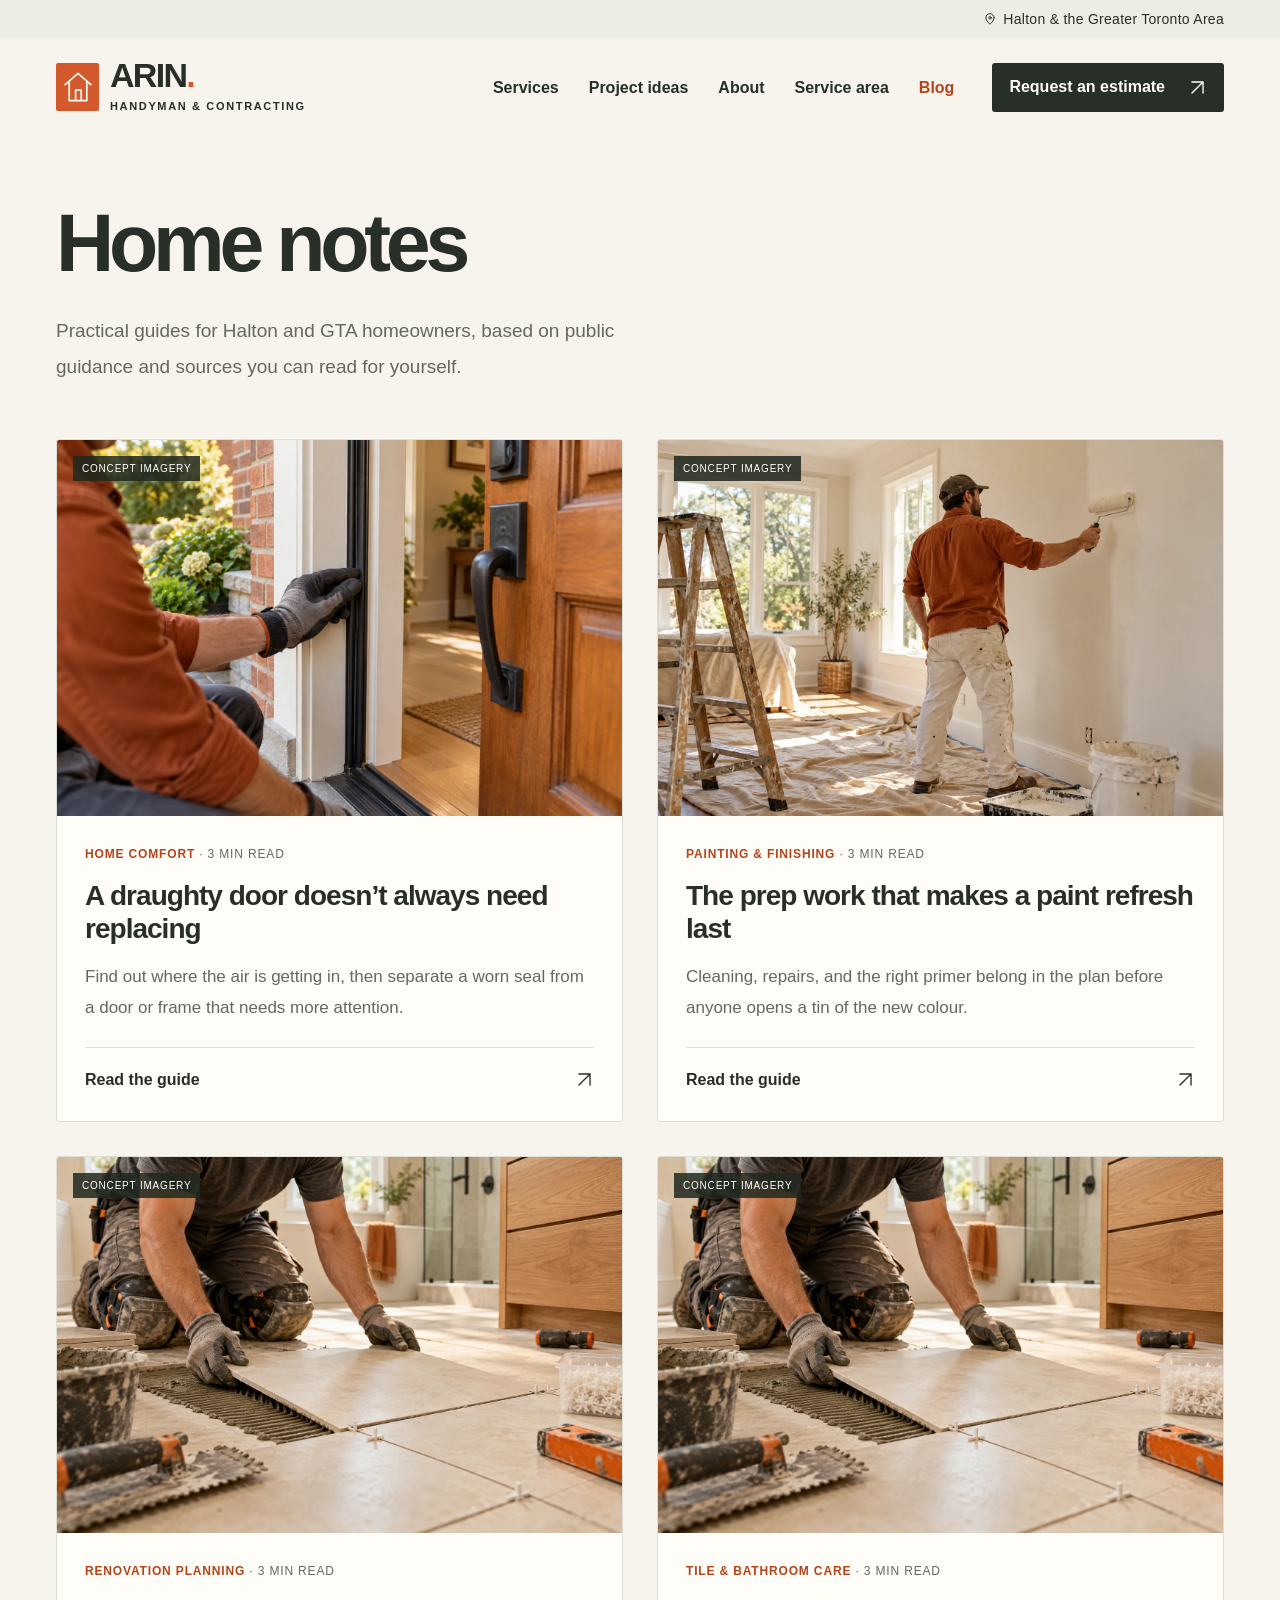
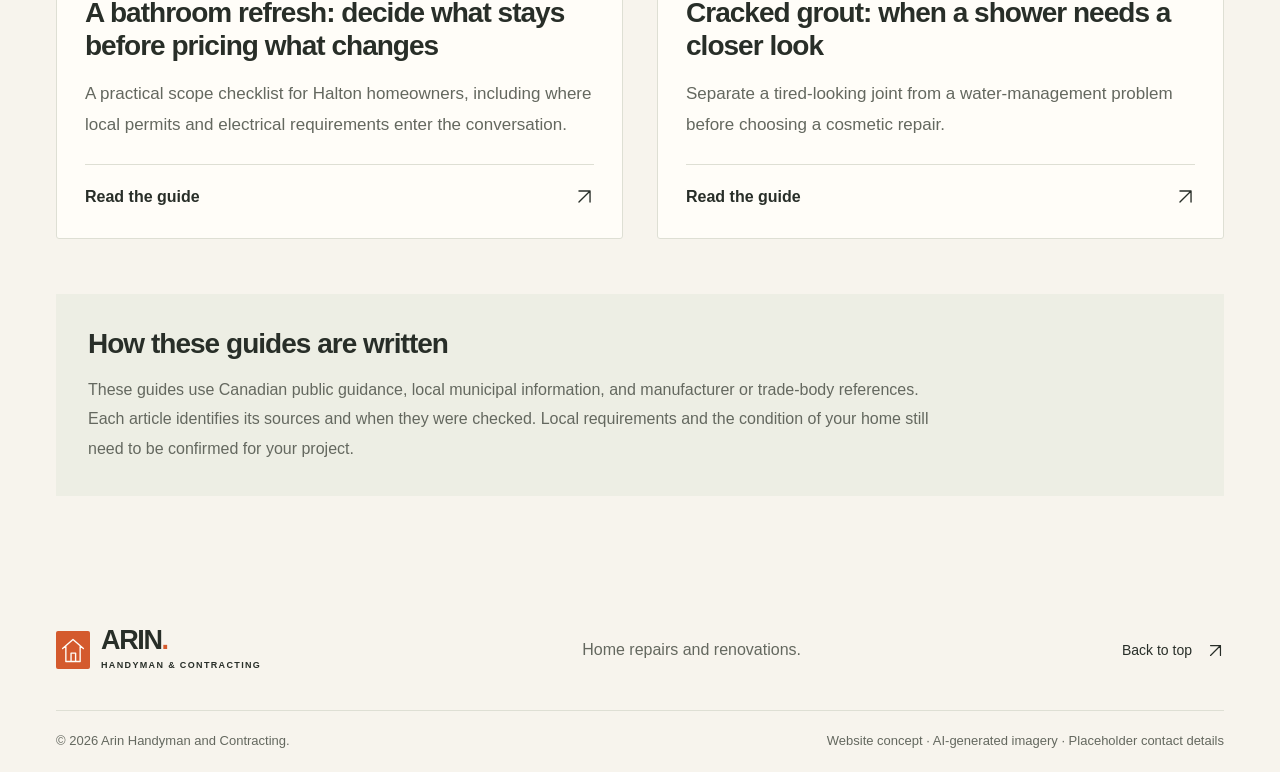
==== commit 9969cac1: "Add sitemap and agent discovery files" ====
--- a/site/blog/index.html
+++ b/site/blog/index.html
@@ -4,16 +4,16 @@
 <head>
   <meta charset="utf-8"><meta name="viewport" content="width=device-width, initial-scale=1"><meta name="theme-color" content="#f7f4ed">
   <title>Home notes | Arin Handyman and Contracting</title>
-  <meta name="description" content="Practical, researched home repair and renovation guides for homeowners in Halton and the Greater Toronto Area.">
-  <meta name="robots" content="noindex, follow">
-  <link rel="canonical" href="https://ariesyous.github.io/arinwebsite/blog/">
+  <meta name="description" content="Practical, researched home repair and renovation guides for homeowners in Halton and the Greater Toronto Area."><link rel="canonical" href="https://ariesyous.github.io/arinwebsite/blog/">
+  <link rel="sitemap" type="application/xml" href="../sitemap.xml"><link rel="describedby" type="text/plain" href="../llms.txt">
   <meta property="og:type" content="website"><meta property="og:locale" content="en_CA"><meta property="og:site_name" content="Arin Handyman and Contracting">
-  <meta property="og:title" content="Home notes | Arin Handyman and Contracting"><meta property="og:description" content="Practical, researched home repair and renovation guides for homeowners in Halton and the Greater Toronto Area."><meta property="og:url" content="https://ariesyous.github.io/arinwebsite/blog/">
+  <meta property="og:title" content="Home notes"><meta property="og:description" content="Practical, researched home repair and renovation guides for homeowners in Halton and the Greater Toronto Area."><meta property="og:url" content="https://ariesyous.github.io/arinwebsite/blog/">
   <meta property="og:image" content="https://ariesyous.github.io/arinwebsite/assets/social-preview-v2.jpg"><meta property="og:image:secure_url" content="https://ariesyous.github.io/arinwebsite/assets/social-preview-v2.jpg"><meta property="og:image:type" content="image/jpeg"><meta property="og:image:width" content="1200"><meta property="og:image:height" content="630">
   <meta property="og:image:alt" content="Arin Handyman and Contracting — Home repairs and renovations across Halton and the Greater Toronto Area, with AI-generated concept carpentry imagery.">
-  <meta name="twitter:card" content="summary_large_image"><meta name="twitter:title" content="Home notes | Arin Handyman and Contracting"><meta name="twitter:description" content="Practical, researched home repair and renovation guides for homeowners in Halton and the Greater Toronto Area."><meta name="twitter:image" content="https://ariesyous.github.io/arinwebsite/assets/social-preview-v2.jpg"><meta name="twitter:image:alt" content="Arin Handyman and Contracting — Home repairs and renovations across Halton and the Greater Toronto Area, with AI-generated concept carpentry imagery.">
+
+  <meta name="twitter:card" content="summary_large_image"><meta name="twitter:title" content="Home notes"><meta name="twitter:description" content="Practical, researched home repair and renovation guides for homeowners in Halton and the Greater Toronto Area."><meta name="twitter:image" content="https://ariesyous.github.io/arinwebsite/assets/social-preview-v2.jpg"><meta name="twitter:image:alt" content="Arin Handyman and Contracting — Home repairs and renovations across Halton and the Greater Toronto Area, with AI-generated concept carpentry imagery.">
+  <link rel="icon" href="../assets/favicon.svg" type="image/svg+xml"><link rel="stylesheet" href="../styles.css?v=7"><link rel="stylesheet" href="../blog/blog.css?v=1"><script src="../script.js?v=3" defer></script>
   <script type="application/ld+json">{"@context":"https://schema.org","@type":"Blog","name":"Arin home notes","url":"https://ariesyous.github.io/arinwebsite/blog/","description":"Practical, researched guides to home repairs and renovations.","blogPost":[{"@type":"BlogPosting","headline":"A draughty door doesn’t always need replacing","url":"https://ariesyous.github.io/arinwebsite/blog/draughty-door-repair-or-replace/","datePublished":"2026-10-22","dateModified":"2026-10-22"},{"@type":"BlogPosting","headline":"The prep work that makes a paint refresh last","url":"https://ariesyous.github.io/arinwebsite/blog/paint-preparation-that-lasts/","datePublished":"2026-10-22","dateModified":"2026-10-22"},{"@type":"BlogPosting","headline":"A bathroom refresh: decide what stays before pricing what changes","url":"https://ariesyous.github.io/arinwebsite/blog/bathroom-refresh-planning-halton/","datePublished":"2026-10-22","dateModified":"2026-10-22"},{"@type":"BlogPosting","headline":"Cracked grout: when a shower needs a closer look","url":"https://ariesyous.github.io/arinwebsite/blog/grout-repair-or-shower-leak/","datePublished":"2026-10-22","dateModified":"2026-10-22"}]}</script>
-  <link rel="icon" href="../assets/favicon.svg" type="image/svg+xml"><link rel="stylesheet" href="../styles.css?v=8"><link rel="stylesheet" href="../blog/blog.css?v=2"><script src="../script.js?v=4" defer></script>
 </head>
 <body class="blog-page"><a class="skip-link" href="#main">Skip to content</a>
 <svg
@@ -113,19 +113,19 @@
     </header>
 <main id="main"><section class="container blog-index"><div class="blog-index-heading"><h1>Home notes</h1><p>Practical guides for Halton and GTA homeowners, based on public guidance and sources you can read for yourself.</p></div><div class="blog-grid"><a class="blog-card" href="../blog/draughty-door-repair-or-replace/">
   <div class="blog-card-image"><img src="../assets/door-weatherstripping.webp" alt="AI-generated concept of a gloved hand checking the weatherstripping on an open exterior door." width="1536" height="1024" loading="lazy"><span class="image-label">CONCEPT IMAGERY</span></div>
-  <div class="blog-card-copy"><p class="blog-category">Home comfort <span>· 3 min read</span></p><h2>A draughty door doesn’t always need replacing</h2><p>Find out where the air is getting in, then separate a worn seal from a door or frame that needs more attention.</p><span class="blog-read">Read the guide <svg class="icon" aria-hidden="true" focusable="false"><use href="#i-diagonal"/></svg></span></div>
+  <div class="blog-card-copy"><p class="blog-category">Home comfort <span>· 3 min read</span></p><h3>A draughty door doesn’t always need replacing</h3><p>Find out where the air is getting in, then separate a worn seal from a door or frame that needs more attention.</p><span class="blog-read">Read the guide <svg class="icon" aria-hidden="true" focusable="false"><use href="#i-diagonal"/></svg></span></div>
 </a>
 <a class="blog-card" href="../blog/paint-preparation-that-lasts/">
   <div class="blog-card-image"><img src="../assets/painting.webp" alt="AI-generated concept of a painter refreshing a wall in a naturally lit room with protected floors." width="1536" height="1024" loading="lazy"><span class="image-label">CONCEPT IMAGERY</span></div>
-  <div class="blog-card-copy"><p class="blog-category">Painting &amp; finishing <span>· 3 min read</span></p><h2>The prep work that makes a paint refresh last</h2><p>Cleaning, repairs, and the right primer belong in the plan before anyone opens a tin of the new colour.</p><span class="blog-read">Read the guide <svg class="icon" aria-hidden="true" focusable="false"><use href="#i-diagonal"/></svg></span></div>
+  <div class="blog-card-copy"><p class="blog-category">Painting &amp; finishing <span>· 3 min read</span></p><h3>The prep work that makes a paint refresh last</h3><p>Cleaning, repairs, and the right primer belong in the plan before anyone opens a tin of the new colour.</p><span class="blog-read">Read the guide <svg class="icon" aria-hidden="true" focusable="false"><use href="#i-diagonal"/></svg></span></div>
 </a>
 <a class="blog-card" href="../blog/bathroom-refresh-planning-halton/">
   <div class="blog-card-image"><img src="../assets/tiling.webp" alt="AI-generated concept of a tiler working beside a natural oak bathroom vanity." width="1536" height="1024" loading="lazy"><span class="image-label">CONCEPT IMAGERY</span></div>
-  <div class="blog-card-copy"><p class="blog-category">Renovation planning <span>· 3 min read</span></p><h2>A bathroom refresh: decide what stays before pricing what changes</h2><p>A practical scope checklist for Halton homeowners, including where local permits and electrical requirements enter the conversation.</p><span class="blog-read">Read the guide <svg class="icon" aria-hidden="true" focusable="false"><use href="#i-diagonal"/></svg></span></div>
+  <div class="blog-card-copy"><p class="blog-category">Renovation planning <span>· 3 min read</span></p><h3>A bathroom refresh: decide what stays before pricing what changes</h3><p>A practical scope checklist for Halton homeowners, including where local permits and electrical requirements enter the conversation.</p><span class="blog-read">Read the guide <svg class="icon" aria-hidden="true" focusable="false"><use href="#i-diagonal"/></svg></span></div>
 </a>
 <a class="blog-card" href="../blog/grout-repair-or-shower-leak/">
   <div class="blog-card-image"><img src="../assets/tiling.webp" alt="AI-generated concept of careful tile installation, used as an illustration rather than a completed repair." width="1536" height="1024" loading="lazy"><span class="image-label">CONCEPT IMAGERY</span></div>
-  <div class="blog-card-copy"><p class="blog-category">Tile &amp; bathroom care <span>· 3 min read</span></p><h2>Cracked grout: when a shower needs a closer look</h2><p>Separate a tired-looking joint from a water-management problem before choosing a cosmetic repair.</p><span class="blog-read">Read the guide <svg class="icon" aria-hidden="true" focusable="false"><use href="#i-diagonal"/></svg></span></div>
+  <div class="blog-card-copy"><p class="blog-category">Tile &amp; bathroom care <span>· 3 min read</span></p><h3>Cracked grout: when a shower needs a closer look</h3><p>Separate a tired-looking joint from a water-management problem before choosing a cosmetic repair.</p><span class="blog-read">Read the guide <svg class="icon" aria-hidden="true" focusable="false"><use href="#i-diagonal"/></svg></span></div>
 </a></div><div class="blog-editorial-note"><h2>How these guides are written</h2><p>These guides use Canadian public guidance, local municipal information, and manufacturer or trade-body references. Each article identifies its sources and when they were checked. Local requirements and the condition of your home still need to be confirmed for your project.</p></div></section></main>
 <footer class="site-footer">
       <div class="container footer-main">
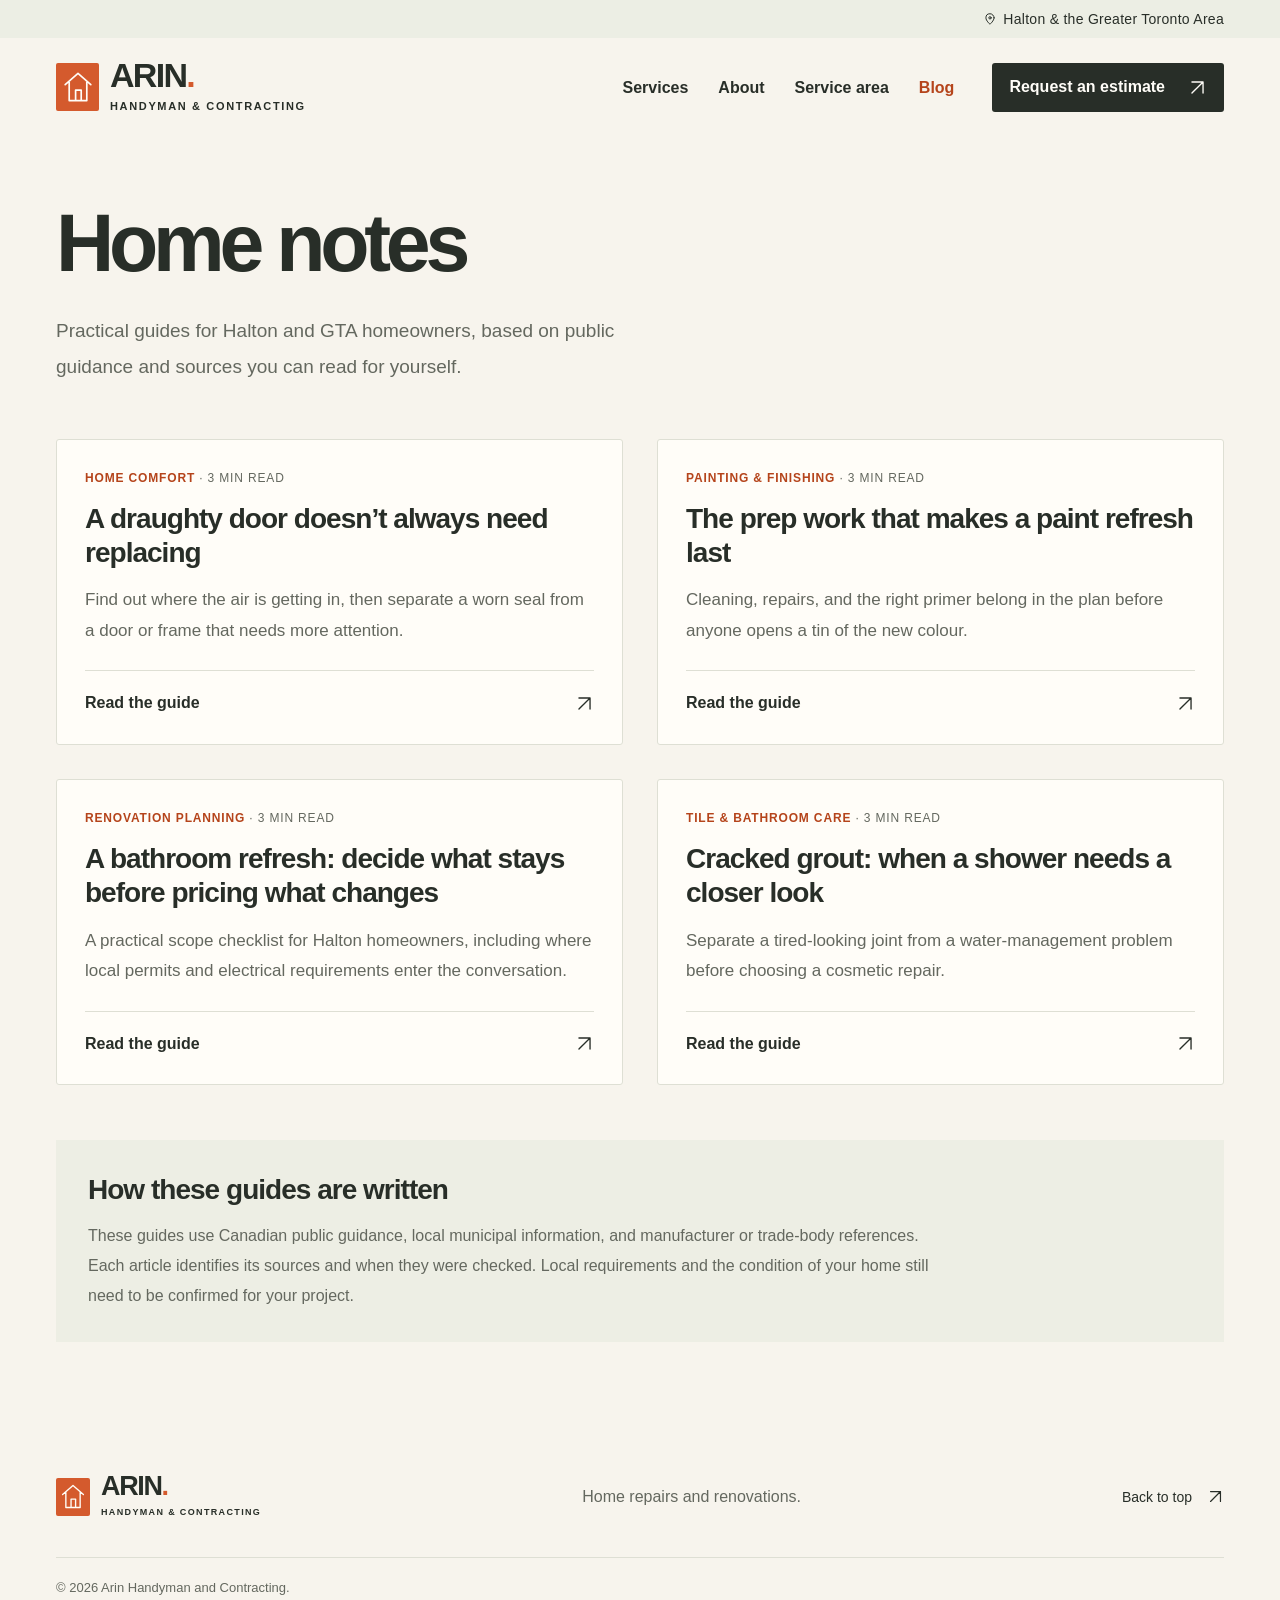
==== commit 5c420fb1: "Prepare production site with email enquiries and remove concept content" ====
--- a/site/blog/index.html
+++ b/site/blog/index.html
@@ -8,11 +8,11 @@
   <link rel="sitemap" type="application/xml" href="../sitemap.xml"><link rel="describedby" type="text/plain" href="../llms.txt">
   <meta property="og:type" content="website"><meta property="og:locale" content="en_CA"><meta property="og:site_name" content="Arin Handyman and Contracting">
   <meta property="og:title" content="Home notes"><meta property="og:description" content="Practical, researched home repair and renovation guides for homeowners in Halton and the Greater Toronto Area."><meta property="og:url" content="https://ariesyous.github.io/arinwebsite/blog/">
-  <meta property="og:image" content="https://ariesyous.github.io/arinwebsite/assets/social-preview-v2.jpg"><meta property="og:image:secure_url" content="https://ariesyous.github.io/arinwebsite/assets/social-preview-v2.jpg"><meta property="og:image:type" content="image/jpeg"><meta property="og:image:width" content="1200"><meta property="og:image:height" content="630">
-  <meta property="og:image:alt" content="Arin Handyman and Contracting — Home repairs and renovations across Halton and the Greater Toronto Area, with AI-generated concept carpentry imagery.">
+  <meta property="og:image" content="https://ariesyous.github.io/arinwebsite/assets/social-preview-v3.jpg"><meta property="og:image:secure_url" content="https://ariesyous.github.io/arinwebsite/assets/social-preview-v3.jpg"><meta property="og:image:type" content="image/jpeg"><meta property="og:image:width" content="1200"><meta property="og:image:height" content="630">
+  <meta property="og:image:alt" content="Arin Handyman and Contracting — Home repairs and renovations across Halton and the Greater Toronto Area.">
 
-  <meta name="twitter:card" content="summary_large_image"><meta name="twitter:title" content="Home notes"><meta name="twitter:description" content="Practical, researched home repair and renovation guides for homeowners in Halton and the Greater Toronto Area."><meta name="twitter:image" content="https://ariesyous.github.io/arinwebsite/assets/social-preview-v2.jpg"><meta name="twitter:image:alt" content="Arin Handyman and Contracting — Home repairs and renovations across Halton and the Greater Toronto Area, with AI-generated concept carpentry imagery.">
-  <link rel="icon" href="../assets/favicon.svg" type="image/svg+xml"><link rel="stylesheet" href="../styles.css?v=7"><link rel="stylesheet" href="../blog/blog.css?v=1"><script src="../script.js?v=3" defer></script>
+  <meta name="twitter:card" content="summary_large_image"><meta name="twitter:title" content="Home notes"><meta name="twitter:description" content="Practical, researched home repair and renovation guides for homeowners in Halton and the Greater Toronto Area."><meta name="twitter:image" content="https://ariesyous.github.io/arinwebsite/assets/social-preview-v3.jpg"><meta name="twitter:image:alt" content="Arin Handyman and Contracting — Home repairs and renovations across Halton and the Greater Toronto Area.">
+  <link rel="icon" href="../assets/favicon.svg" type="image/svg+xml"><link rel="stylesheet" href="../styles.css?v=8"><link rel="stylesheet" href="../blog/blog.css?v=2"><script src="../script.js?v=4" defer></script>
   <script type="application/ld+json">{"@context":"https://schema.org","@type":"Blog","name":"Arin home notes","url":"https://ariesyous.github.io/arinwebsite/blog/","description":"Practical, researched guides to home repairs and renovations.","blogPost":[{"@type":"BlogPosting","headline":"A draughty door doesn’t always need replacing","url":"https://ariesyous.github.io/arinwebsite/blog/draughty-door-repair-or-replace/","datePublished":"2026-10-22","dateModified":"2026-10-22"},{"@type":"BlogPosting","headline":"The prep work that makes a paint refresh last","url":"https://ariesyous.github.io/arinwebsite/blog/paint-preparation-that-lasts/","datePublished":"2026-10-22","dateModified":"2026-10-22"},{"@type":"BlogPosting","headline":"A bathroom refresh: decide what stays before pricing what changes","url":"https://ariesyous.github.io/arinwebsite/blog/bathroom-refresh-planning-halton/","datePublished":"2026-10-22","dateModified":"2026-10-22"},{"@type":"BlogPosting","headline":"Cracked grout: when a shower needs a closer look","url":"https://ariesyous.github.io/arinwebsite/blog/grout-repair-or-shower-leak/","datePublished":"2026-10-22","dateModified":"2026-10-22"}]}</script>
 </head>
 <body class="blog-page"><a class="skip-link" href="#main">Skip to content</a>
@@ -56,12 +56,6 @@
         <symbol id="i-home" viewBox="0 0 32 32">
           <path d="M3 15 16 4l13 11M7 12v16h18V12M13 28V18h6v10" />
         </symbol>
-        <symbol id="i-check" viewBox="0 0 24 24">
-          <path d="m5 12 4 4L19 6" />
-        </symbol>
-        <symbol id="i-phone" viewBox="0 0 24 24">
-          <path d="m6 3 4 5-2 3a15 15 0 0 0 5 5l3-2 5 4-2 3C10 22 2 14 3 5z" />
-        </symbol>
       </defs>
     </svg>
 <div class="utility-bar">
@@ -101,7 +95,7 @@
         </button>
         <nav id="primary-navigation" aria-label="Main navigation">
           <a href="../index.html#services">Services</a
-          ><a href="../index.html#inspiration">Project ideas</a><a href="../index.html#about">About</a
+          ><a href="../index.html#about">About</a
           ><a href="../index.html#areas">Service area</a><a href="../blog/" aria-current="page">Blog</a
           ><a class="button button-dark header-cta" href="../index.html#contact"
             >Request an estimate
@@ -112,19 +106,15 @@
       </div>
     </header>
 <main id="main"><section class="container blog-index"><div class="blog-index-heading"><h1>Home notes</h1><p>Practical guides for Halton and GTA homeowners, based on public guidance and sources you can read for yourself.</p></div><div class="blog-grid"><a class="blog-card" href="../blog/draughty-door-repair-or-replace/">
-  <div class="blog-card-image"><img src="../assets/door-weatherstripping.webp" alt="AI-generated concept of a gloved hand checking the weatherstripping on an open exterior door." width="1536" height="1024" loading="lazy"><span class="image-label">CONCEPT IMAGERY</span></div>
   <div class="blog-card-copy"><p class="blog-category">Home comfort <span>· 3 min read</span></p><h3>A draughty door doesn’t always need replacing</h3><p>Find out where the air is getting in, then separate a worn seal from a door or frame that needs more attention.</p><span class="blog-read">Read the guide <svg class="icon" aria-hidden="true" focusable="false"><use href="#i-diagonal"/></svg></span></div>
 </a>
 <a class="blog-card" href="../blog/paint-preparation-that-lasts/">
-  <div class="blog-card-image"><img src="../assets/painting.webp" alt="AI-generated concept of a painter refreshing a wall in a naturally lit room with protected floors." width="1536" height="1024" loading="lazy"><span class="image-label">CONCEPT IMAGERY</span></div>
   <div class="blog-card-copy"><p class="blog-category">Painting &amp; finishing <span>· 3 min read</span></p><h3>The prep work that makes a paint refresh last</h3><p>Cleaning, repairs, and the right primer belong in the plan before anyone opens a tin of the new colour.</p><span class="blog-read">Read the guide <svg class="icon" aria-hidden="true" focusable="false"><use href="#i-diagonal"/></svg></span></div>
 </a>
 <a class="blog-card" href="../blog/bathroom-refresh-planning-halton/">
-  <div class="blog-card-image"><img src="../assets/tiling.webp" alt="AI-generated concept of a tiler working beside a natural oak bathroom vanity." width="1536" height="1024" loading="lazy"><span class="image-label">CONCEPT IMAGERY</span></div>
   <div class="blog-card-copy"><p class="blog-category">Renovation planning <span>· 3 min read</span></p><h3>A bathroom refresh: decide what stays before pricing what changes</h3><p>A practical scope checklist for Halton homeowners, including where local permits and electrical requirements enter the conversation.</p><span class="blog-read">Read the guide <svg class="icon" aria-hidden="true" focusable="false"><use href="#i-diagonal"/></svg></span></div>
 </a>
 <a class="blog-card" href="../blog/grout-repair-or-shower-leak/">
-  <div class="blog-card-image"><img src="../assets/tiling.webp" alt="AI-generated concept of careful tile installation, used as an illustration rather than a completed repair." width="1536" height="1024" loading="lazy"><span class="image-label">CONCEPT IMAGERY</span></div>
   <div class="blog-card-copy"><p class="blog-category">Tile &amp; bathroom care <span>· 3 min read</span></p><h3>Cracked grout: when a shower needs a closer look</h3><p>Separate a tired-looking joint from a water-management problem before choosing a cosmetic repair.</p><span class="blog-read">Read the guide <svg class="icon" aria-hidden="true" focusable="false"><use href="#i-diagonal"/></svg></span></div>
 </a></div><div class="blog-editorial-note"><h2>How these guides are written</h2><p>These guides use Canadian public guidance, local municipal information, and manufacturer or trade-body references. Each article identifies its sources and when they were checked. Local requirements and the condition of your home still need to be confirmed for your project.</p></div></section></main>
 <footer class="site-footer">
@@ -151,11 +141,8 @@
         ></a>
       </div>
       <div class="container footer-bottom">
-        <span>© <span id="year">2026</span> Arin Handyman and Contracting.</span
-        ><span
-          >Website concept · AI-generated imagery · Placeholder contact
-          details</span
-        >
+        <span>© <span id="year">2026</span> Arin Handyman and Contracting.</span>
+
       </div>
     </footer>
 </body></html>
--- a/site/styles.css
+++ b/site/styles.css
@@ -91,7 +91,7 @@
   margin-inline: auto;
 }
 .section {
-  padding-block: 80px;
+  padding-block: 105px;
 }
 h1,
 h2,
@@ -319,13 +319,10 @@
   display: none;
 }
 .hero {
-  display: grid;
-  grid-template-columns: 1.02fr 1fr;
-  align-items: center;
-  gap: 32px;
-  padding-top: 25px;
+  display: block;
+  padding-top: 60px;
   padding-bottom: 62px;
-  min-height: 650px;
+  border-bottom: 1px solid var(--line);
 }
 .hero-copy {
   padding-block: 38px;
@@ -348,12 +345,11 @@
   flex-shrink: 0;
 }
 .hero h1 {
-  font-size: clamp(52px, 5.4vw, 78px);
   margin-left: -5px;
   line-height: 1.04;
 }
 .hero-description {
-  max-width: 460px;
+  max-width: 620px;
   font-size: 18px;
   line-height: 1.8;
   margin: 26px 0 30px;
@@ -361,76 +357,6 @@
 .hero .button {
   min-height: 57px;
   gap: 26px;
-}
-.hero-secondary {
-  display: flex;
-  width: fit-content;
-  margin-top: 20px;
-  min-height: 44px;
-}
-.more-services {
-  margin-top: 28px;
-  display: grid;
-  grid-template-columns: 1fr 2fr;
-  gap: 30px;
-}
-.more-services h3 {
-  font-size: 22px;
-  padding-top: 12px;
-}
-.more-services ul {
-  list-style: none;
-  margin: 0;
-  padding: 0;
-  display: grid;
-  grid-template-columns: 1fr 1fr;
-  gap: 0 28px;
-}
-.more-services a {
-  display: flex;
-  justify-content: space-between;
-  gap: 14px;
-  padding-block: 14px;
-  border-bottom: 1px solid var(--line);
-  font-size: 16px;
-}
-.more-services a:hover {
-  color: var(--orange-dark);
-}
-.hero-visual {
-  position: relative;
-  align-self: stretch;
-  min-height: 540px;
-  min-width: 0;
-  margin-right: 16px;
-  background: #d7c9b4;
-  border-radius: 3px;
-}
-.hero-visual > img {
-  width: 100%;
-  height: 100%;
-  object-fit: cover;
-  object-position: 61% center;
-  border-radius: 3px;
-  position: absolute;
-}
-.image-label {
-  position: absolute;
-  top: 16px;
-  left: 16px;
-  color: #fff;
-  background: #20281fd9;
-  padding: 5px 9px;
-  font-size: 12px;
-  letter-spacing: 0.08em;
-  line-height: 1.5;
-  z-index: 1;
-}
-.hero .image-label {
-  top: auto;
-  bottom: 15px;
-  left: 15px;
-  font-size: 11px;
 }
 .section-heading {
   display: flex;
@@ -579,43 +505,6 @@
   line-height: 1.8;
   max-width: 330px;
 }
-.inspiration {
-  padding-bottom: 82px;
-}
-.projects-grid {
-  display: grid;
-  grid-template-columns: repeat(2, minmax(0, 1fr));
-  gap: 42px 24px;
-}
-.project-image {
-  position: relative;
-  aspect-ratio: 4/3;
-  background: #ddd8cb;
-  overflow: hidden;
-  border-radius: 2px;
-}
-.project-image > img {
-  width: 100%;
-  height: 100%;
-  object-fit: cover;
-  transition: transform 0.5s;
-}
-.project-image:hover > img {
-  transform: scale(1.035);
-}
-.project h3 {
-  font-size: 22px;
-  line-height: 1.4;
-  margin-top: 16px;
-}
-.project > p {
-  font-size: 17px;
-  margin-block: 12px 14px;
-  max-width: 520px;
-}
-.project > .text-link {
-  min-height: 44px;
-}
 .about-section {
   background: #edeee4;
   padding-block: 83px;
@@ -706,8 +595,8 @@
 }
 .contact-inner {
   display: grid;
-  grid-template-columns: 0.9fr 1.1fr;
-  gap: 100px;
+  grid-template-columns: minmax(0, 1.2fr) minmax(0, 0.8fr);
+  gap: 70px;
   align-items: start;
 }
 .contact-copy {
@@ -719,7 +608,7 @@
   font-size: 13px;
 }
 .contact-copy h2 {
-  font-size: clamp(44px, 4.5vw, 64px);
+  font-size: clamp(60px, 6vw, 87px);
   line-height: 0.98;
   letter-spacing: -0.055em;
 }
@@ -731,32 +620,6 @@
   font-size: 17px;
   line-height: 1.85;
   margin: 28px 0 37px;
-}
-.contact-detail {
-  display: flex;
-  align-items: center;
-  gap: 16px;
-  margin-top: 25px;
-  font-size: 17px;
-}
-.contact-detail > .icon {
-  width: 22px;
-  height: 22px;
-  color: #e9956b;
-}
-.contact-detail > div {
-  display: flex;
-  flex-direction: column;
-  gap: 4px;
-}
-.contact-detail-label {
-  font-size: 12px;
-  letter-spacing: 0.12em;
-  color: #b5bdac;
-}
-.phone-number {
-  font-size: 26px;
-  letter-spacing: -0.025em;
 }
 .contact-card {
   min-width: 0;
@@ -765,127 +628,35 @@
   border-radius: 3px;
   padding: 32px;
 }
-.form-heading {
-  display: flex;
-  align-items: flex-start;
-  justify-content: space-between;
-  gap: 16px;
-}
-.form-heading h3 {
-  font-size: 26px;
-  max-width: 245px;
-  line-height: 1.2;
-}
-.demo-label {
+.contact-card h3 {
+  font-size: 29px;
+}
+.project-brief {
+  padding-left: 22px;
+  margin-block: 24px;
+}
+.project-brief li {
+  margin-block: 14px;
+  padding-left: 4px;
+}
+.contact-card p {
+  font-size: 17px;
+  line-height: 1.8;
+}
+.contact-email {
   display: inline-block;
-  font-size: 11px;
-  letter-spacing: 0.08em;
-  white-space: nowrap;
-  background: #e6e8dc;
-  padding: 5px 7px;
-  color: #475542;
-  font-weight: 650;
-  margin-top: 4px;
-}
-.form-intro {
+  max-width: 100%;
+  overflow-wrap: anywhere;
+  font-size: clamp(22px, 2.5vw, 30px);
+  text-decoration: underline;
+  text-underline-offset: 6px;
+}
+.contact-email:hover {
+  color: #f5b18c;
+}
+.contact-copy > .email-help {
+  margin-block: 20px 26px;
   font-size: 16px;
-  line-height: 1.7;
-  margin: 12px 0 25px;
-}
-.form-grid {
-  display: grid;
-  grid-template-columns: 1fr 1fr;
-  gap: 17px 15px;
-}
-.field {
-  display: flex;
-  flex-direction: column;
-  gap: 7px;
-  min-width: 0;
-}
-.field label {
-  font-size: 16px;
-  font-weight: 600;
-}
-.field label > span:not(.optional) {
-  color: var(--orange-dark);
-}
-.optional {
-  font-size: 13px;
-  color: var(--muted);
-  font-weight: 400;
-}
-.field input,
-.field select,
-.field textarea {
-  width: 100%;
-  min-width: 0;
-  border: 1px solid #d6d9cc;
-  background: #fffdf8;
-  color: var(--ink);
-  border-radius: 2px;
-  padding: 11px 10px;
-  font-size: 16px;
-  line-height: 1.5;
-  min-height: 43px;
-}
-.field input::placeholder,
-.field textarea::placeholder {
-  color: #6e7367;
-  opacity: 1;
-}
-.field select {
-  padding-right: 24px;
-}
-.field textarea {
-  resize: vertical;
-  min-height: 94px;
-}
-.field:focus-within label {
-  color: var(--orange-dark);
-}
-.full-width {
-  grid-column: 1/-1;
-}
-.form-submit {
-  width: 100%;
-  margin-top: 21px;
-  font-size: 16px;
-  min-height: 48px;
-  padding: 14px 16px;
-}
-.form-footnote {
-  font-size: 13px;
-  margin-top: 11px;
-  line-height: 1.6;
-}
-.form-result {
-  margin-top: 18px;
-  display: flex;
-  align-items: flex-start;
-  gap: 9px;
-  background: #e2eadc;
-  padding: 15px;
-  border: 1px solid #b5c7ac;
-  border-radius: 2px;
-}
-.form-result[hidden] {
-  display: none;
-}
-.form-result .icon {
-  width: 19px;
-  height: 19px;
-  color: #315634;
-}
-.form-result strong {
-  font-size: 16px;
-  line-height: 1.5;
-  display: block;
-}
-.form-result p {
-  font-size: 14px;
-  line-height: 1.6;
-  margin-top: 5px;
 }
 .site-footer {
   background: var(--cream);
@@ -937,18 +708,12 @@
 }
 @media (min-width: 1500px) {
   .hero {
-    gap: 65px;
-  }
-  .hero-visual {
-    min-height: 580px;
-  }
-  .hero {
     padding-top: 35px;
     padding-bottom: 75px;
   }
   .hero-description {
     font-size: 18px;
-    max-width: 385px;
+    max-width: 620px;
   }
 }
 @media (max-width: 1150px) {
@@ -962,12 +727,6 @@
     gap: 14px;
     margin-left: 0;
   }
-  .hero {
-    min-height: 590px;
-  }
-  .hero-visual {
-    min-height: 485px;
-  }
   .hero .eyebrow {
     font-size: 12px;
   }
@@ -976,7 +735,7 @@
   }
   .hero-description {
     font-size: 17px;
-    max-width: 315px;
+    max-width: 620px;
   }
   .hero .button {
     font-size: 16px;
@@ -1004,24 +763,11 @@
   .about-inner h2 {
     font-size: 40px;
   }
-  .projects-grid {
-    gap: 38px 19px;
-  }
-  .project h3 {
-    font-size: 20px;
-  }
   .contact-card {
     padding: 27px;
   }
-  .form-heading h3 {
-    font-size: 24px;
-  }
-  .demo-label {
-    font-size: 10px;
-    padding: 4px 5px;
-  }
   .contact-copy h2 {
-    font-size: 56px;
+    font-size: 72px;
   }
 }
 @media (max-width: 900px) {
@@ -1060,8 +806,6 @@
     height: 15px;
   }
   .hero {
-    gap: 18px;
-    min-height: 530px;
     padding-top: 16px;
     padding-bottom: 42px;
   }
@@ -1076,14 +820,10 @@
   .hero .little-line {
     width: 15px;
   }
-  .hero-visual {
-    min-height: 435px;
-    margin-right: 12px;
-  }
   .hero-description {
     font-size: 16px;
     margin-block: 22px 25px;
-    max-width: 265px;
+    max-width: 620px;
   }
   .hero .button {
     font-size: 14px;
@@ -1105,7 +845,7 @@
     padding-block: 70px;
   }
   .services-grid {
-    grid-template-columns: 1fr;
+    grid-template-columns: repeat(2, 1fr);
   }
   .service-card h3 {
     font-size: 24px;
@@ -1139,19 +879,6 @@
     gap: 15px;
     padding-block: 21px;
   }
-  .projects-grid {
-    grid-template-columns: repeat(2, minmax(0, 1fr));
-    gap: 34px 20px;
-  }
-  .project-image .image-label {
-    font-size: 10px;
-    left: 10px;
-    top: 10px;
-    padding: 4px 6px;
-  }
-  .project h3 {
-    font-size: 19px;
-  }
   .about-inner {
     gap: 40px;
   }
@@ -1188,38 +915,13 @@
     grid-template-columns: 0.85fr 1.15fr;
   }
   .contact-copy h2 {
-    font-size: 52px;
+    font-size: 62px;
   }
   .contact-copy > p:not(.eyebrow) {
     font-size: 16px;
   }
   .contact-card {
     padding: 23px;
-  }
-  .form-heading {
-    flex-wrap: wrap;
-    gap: 8px;
-  }
-  .form-heading h3 {
-    font-size: 23px;
-  }
-  .demo-label {
-    font-size: 11px;
-  }
-  .field input,
-  .field select,
-  .field textarea {
-    font-size: 16px;
-  }
-  .contact-detail {
-    font-size: 16px;
-    gap: 12px;
-  }
-  .contact-detail-label {
-    font-size: 11px;
-  }
-  .phone-number {
-    font-size: 23px;
   }
   .footer-bottom {
     font-size: 12px;
@@ -1319,11 +1021,8 @@
     font-size: 9.5px;
   }
   .hero {
-    grid-template-columns: 1fr;
-    gap: 5px;
     padding-top: 9px;
     padding-bottom: 41px;
-    min-height: auto;
   }
   .hero-copy {
     padding: 24px 0 25px;
@@ -1352,23 +1051,8 @@
     min-height: 52px;
     gap: 16px;
   }
-  .hero-visual {
-    height: auto;
-    min-height: 0;
-    aspect-ratio: 1.55;
-    margin-right: 11px;
-    margin-top: 3px;
-  }
-  .hero-visual > img {
-    object-position: 60% center;
-  }
-  .hero .image-label {
-    font-size: 10px;
-    bottom: 11px;
-    left: 11px;
-  }
   .section {
-    padding-block: 48px;
+    padding-block: 60px;
   }
   h2 {
     font-size: 39px;
@@ -1387,7 +1071,7 @@
     max-width: 310px;
   }
   .services-grid {
-    grid-template-columns: 1fr;
+    grid-template-columns: 1fr 1fr;
   }
   .service-card {
     padding: 21px 17px;
@@ -1462,22 +1146,6 @@
   .step-number {
     font-size: 13px;
   }
-  .projects-grid {
-    grid-template-columns: 1fr;
-    gap: 31px;
-  }
-  .project .project-image {
-    aspect-ratio: 1.65;
-  }
-  .project-image .image-label {
-    font-size: 11px;
-    top: 13px;
-    left: 13px;
-    padding: 5px 8px;
-  }
-  .project h3 {
-    font-size: 21px;
-  }
   .about-section {
     padding-block: 55px;
   }
@@ -1536,82 +1204,14 @@
     padding-top: 0;
   }
   .contact-copy h2 {
-    font-size: clamp(40px, 11vw, 52px);
+    font-size: clamp(52px, 18vw, 73px);
   }
   .contact-copy > p:not(.eyebrow) {
     font-size: 17px;
     margin: 23px 0 30px;
   }
-  .contact-detail {
-    font-size: 16px;
-    margin-top: 22px;
-    gap: 14px;
-  }
-  .contact-detail-label {
-    font-size: 12px;
-  }
-  .phone-number {
-    font-size: 25px;
-  }
   .contact-card {
     padding: 26px 22px;
-  }
-  .form-heading {
-    gap: 10px;
-  }
-  .form-heading h3 {
-    font-size: 25px;
-    max-width: 210px;
-  }
-  .demo-label {
-    font-size: 11px;
-  }
-  .form-intro {
-    font-size: 16px;
-    line-height: 1.7;
-    margin-top: 11px;
-    margin-bottom: 24px;
-  }
-  .form-grid {
-    gap: 19px 13px;
-  }
-  .field label {
-    font-size: 16px;
-  }
-  .optional {
-    font-size: 13px;
-  }
-  .field input,
-  .field select,
-  .field textarea {
-    font-size: 18px;
-    padding: 11px 10px;
-    min-height: 46px;
-  }
-  .field input::placeholder,
-  .field textarea::placeholder {
-    font-size: 16px;
-  }
-  .field select {
-    font-size: 17px;
-  }
-  .field textarea {
-    font-size: 18px;
-    min-height: 110px;
-  }
-  .form-submit {
-    font-size: 16px;
-    min-height: 51px;
-  }
-  .form-footnote {
-    font-size: 13px;
-    line-height: 1.7;
-  }
-  .form-result strong {
-    font-size: 16px;
-  }
-  .form-result p {
-    font-size: 14px;
   }
   .footer-main {
     flex-wrap: wrap;
@@ -1662,12 +1262,6 @@
   .contact-card {
     padding-inline: 17px;
   }
-  .form-grid {
-    grid-template-columns: 1fr;
-  }
-  .full-width {
-    grid-column: auto;
-  }
   .city-list li {
     font-size: 18px;
   }
@@ -1681,12 +1275,8 @@
   }
 }
 @media (max-width: 600px) {
-  .services-grid,
-  .form-grid {
+.services-grid {
     grid-template-columns: minmax(0, 1fr);
-  }
-  .full-width {
-    grid-column: 1 / -1;
   }
 }
 @media (prefers-reduced-motion: reduce) {
@@ -1703,274 +1293,3 @@
     transform: none;
   }
 }
-
-/* Service detail pages share the homepage type, palette, and controls. */
-.service-shell {
-  padding-block: 36px 65px;
-}
-.service-shell .breadcrumbs {
-  margin-bottom: 35px;
-}
-.service-hero {
-  display: grid;
-  grid-template-columns: 1.1fr 0.9fr;
-  align-items: center;
-  gap: 60px;
-  padding-bottom: 60px;
-}
-.service-hero h1 {
-  font-size: clamp(45px, 5vw, 72px);
-}
-.service-lede {
-  margin-block: 24px 28px;
-  font-size: 19px;
-  max-width: 590px;
-  line-height: 1.8;
-}
-.service-hero figure {
-  margin: 0;
-  min-width: 0;
-}
-.service-hero img {
-  width: 100%;
-  aspect-ratio: 1.1;
-  object-fit: cover;
-  border-radius: 3px;
-}
-.service-hero figcaption {
-  margin-top: 10px;
-  color: var(--muted);
-  font-size: 12px;
-}
-.service-shell h2 {
-  font-size: clamp(30px, 3vw, 40px);
-  letter-spacing: -0.045em;
-  line-height: 1.15;
-}
-.service-shell h3 {
-  font-size: 22px;
-}
-.service-examples {
-  padding-block: 35px 45px;
-  border-block: 1px solid var(--line);
-}
-.scope-grid {
-  display: grid;
-  grid-template-columns: repeat(3, minmax(0, 1fr));
-  gap: 40px;
-  margin-top: 30px;
-}
-.scope-grid p {
-  font-size: 17px;
-  margin-top: 12px;
-  line-height: 1.8;
-}
-.service-details {
-  display: grid;
-  grid-template-columns: 1.2fr 0.8fr;
-  align-items: start;
-  gap: 70px;
-  padding-block: 65px;
-}
-.service-details section > p {
-  margin-top: 22px;
-  line-height: 1.8;
-}
-.service-details ul {
-  padding-left: 22px;
-  color: var(--muted);
-  margin-block: 24px;
-}
-.service-details li {
-  padding-left: 5px;
-  margin-block: 12px;
-}
-.scope-note {
-  padding-left: 23px;
-  border-left: 3px solid var(--orange-dark);
-  margin-top: 32px;
-}
-.scope-note p {
-  font-size: 16px;
-  margin-top: 12px;
-  line-height: 1.8;
-}
-.scope-note a {
-  color: var(--orange-dark);
-  text-decoration: underline;
-}
-.project-brief {
-  background: #edeee4;
-  padding: 30px;
-  border-radius: 3px;
-}
-.project-brief .eyebrow {
-  font-size: 12px;
-  margin-bottom: 16px;
-}
-.project-brief ul {
-  font-size: 17px;
-}
-.project-brief blockquote {
-  margin: 15px 0 20px;
-  padding-left: 16px;
-  border-left: 1px solid #b4b8a9;
-  color: var(--ink);
-  font-size: 17px;
-}
-.project-brief .brief-note {
-  font-size: 14px;
-  margin-block: 20px 12px;
-}
-.project-brief .text-link {
-  min-height: 44px;
-}
-.service-questions {
-  max-width: 860px;
-  margin-inline: auto;
-  padding-bottom: 55px;
-}
-.service-questions h2 {
-  margin-bottom: 25px;
-}
-.service-questions details {
-  border-top: 1px solid var(--line);
-}
-.service-questions details:last-child {
-  border-bottom: 1px solid var(--line);
-}
-.service-questions summary {
-  padding-block: 20px;
-  font-weight: 600;
-  cursor: pointer;
-}
-.service-questions summary:focus-visible {
-  outline: 3px solid var(--orange);
-  outline-offset: 3px;
-}
-.service-questions details p {
-  padding-bottom: 24px;
-  line-height: 1.8;
-}
-.service-guide {
-  padding: 32px;
-  background: #edeee4;
-}
-.service-guide h2 {
-  font-size: 29px;
-  max-width: 800px;
-}
-.service-guide h2 a:hover {
-  text-decoration: underline;
-}
-.service-guide .eyebrow {
-  margin-bottom: 16px;
-}
-.service-guide p:last-child {
-  margin-top: 16px;
-}
-.service-next {
-  display: flex;
-  align-items: center;
-  gap: 60px;
-  justify-content: space-between;
-  padding-block: 55px;
-}
-.service-next > div {
-  max-width: 650px;
-}
-.service-next p {
-  margin-top: 18px;
-  font-size: 17px;
-  line-height: 1.8;
-}
-.service-next .button {
-  flex-shrink: 0;
-}
-.related-services {
-  border-top: 1px solid var(--line);
-  padding-top: 22px;
-  display: flex;
-  flex-wrap: wrap;
-  align-items: center;
-  gap: 15px 35px;
-  font-size: 16px;
-}
-.related-services > span {
-  color: var(--muted);
-}
-.related-services a {
-  display: inline-flex;
-  align-items: center;
-  gap: 12px;
-  min-height: 44px;
-  text-decoration: underline;
-  text-underline-offset: 4px;
-}
-@media (max-width: 900px) {
-  .more-services,
-  .service-details {
-    grid-template-columns: 1fr;
-    gap: 25px;
-  }
-  .service-hero {
-    gap: 30px;
-  }
-  .service-hero h1 {
-    font-size: 47px;
-  }
-  .service-next {
-    align-items: flex-start;
-    flex-direction: column;
-    gap: 26px;
-  }
-}
-@media (max-width: 680px) {
-  .more-services ul {
-    grid-template-columns: 1fr;
-  }
-  .more-services {
-    gap: 10px;
-  }
-  .service-link {
-    min-height: 44px;
-    font-size: 16px;
-  }
-  .service-shell {
-    padding-top: 25px;
-  }
-  .service-hero,
-  .scope-grid {
-    grid-template-columns: 1fr;
-    gap: 28px;
-  }
-  .service-hero {
-    padding-bottom: 35px;
-  }
-  .service-hero h1 {
-    font-size: clamp(39px, 11vw, 54px);
-  }
-  .service-lede {
-    font-size: 18px;
-  }
-  .service-hero img {
-    aspect-ratio: 1.55;
-  }
-  .service-details {
-    padding-block: 40px;
-    gap: 35px;
-  }
-  .project-brief,
-  .service-guide {
-    padding: 24px;
-  }
-  .service-shell h2,
-  .service-guide h2 {
-    font-size: 29px;
-  }
-  .related-services {
-    align-items: flex-start;
-    flex-direction: column;
-    gap: 8px;
-  }
-}
--- a/site/blog/blog.css
+++ b/site/blog/blog.css
@@ -9,46 +9,14 @@
   line-height: 1.8;
   margin-bottom: 19px;
 }
-.home-note-list {
-  display: grid;
-  grid-template-columns: repeat(3, minmax(0, 1fr));
-  gap: 30px;
-}
-.home-note {
-  display: flex;
-  flex-direction: column;
-  align-items: flex-start;
-  border-top: 2px solid var(--line);
-  padding-block: 23px 8px;
-}
-.home-note:hover {
-  border-color: var(--orange-dark);
-}
-.home-note h3 {
-  font-size: 25px;
-  margin-block: 0 18px;
-}
-.home-note .text-link {
-  margin-top: auto;
-  min-height: 44px;
-}
-@media (max-width: 680px) {
-  .home-note-list {
-    grid-template-columns: 1fr;
-    gap: 8px;
-  }
-  .home-note h3 {
-    font-size: 23px;
-    margin-bottom: 8px;
-  }
-  .home-note .blog-category {
-    margin-bottom: 10px;
-  }
-}
 .blog-grid {
   display: grid;
   grid-template-columns: repeat(2, minmax(0, 1fr));
   gap: 34px;
+}
+.home-blog-grid {
+  grid-template-columns: repeat(3, minmax(0, 1fr));
+  gap: 25px;
 }
 .blog-card {
   display: flex;
@@ -66,19 +34,6 @@
   border-color: var(--orange);
   transform: translateY(-3px);
 }
-.blog-card-image {
-  position: relative;
-  aspect-ratio: 1.65;
-  background: #ddd8cb;
-}
-.blog-card-image img {
-  width: 100%;
-  height: 100%;
-  object-fit: cover;
-}
-.blog-card-image .image-label {
-  font-size: 10px;
-}
 .blog-card-copy {
   padding: 28px;
   display: flex;
@@ -99,7 +54,7 @@
   font-weight: 400;
   white-space: nowrap;
 }
-.blog-card :is(h2, h3) {
+.blog-card h3 {
   font-size: 28px;
   line-height: 1.2;
   margin-bottom: 16px;
@@ -126,6 +81,15 @@
 .home-blog .section-heading {
   align-items: flex-end;
 }
+.home-blog .blog-card-copy {
+  padding: 25px;
+}
+.home-blog .blog-card h3 {
+  font-size: 25px;
+}
+.home-blog .blog-category {
+  font-size: 11px;
+}
 .blog-index {
   padding-block: 65px 95px;
 }
@@ -205,21 +169,6 @@
 .article-dates > span {
   margin-inline: 6px;
 }
-.article-image {
-  max-width: 990px;
-  margin: 0 auto 42px;
-}
-.article-image img {
-  width: 100%;
-  aspect-ratio: 1.95;
-  object-fit: cover;
-  border-radius: 3px;
-}
-.article-image figcaption {
-  font-size: 12px;
-  color: var(--muted);
-  margin-top: 10px;
-}
 .article-reading {
   max-width: 760px;
   margin-inline: auto;
@@ -323,7 +272,13 @@
   padding-top: 30px;
 }
 @media (max-width: 1000px) {
-  .blog-card :is(h2, h3) {
+  .home-blog-grid {
+    grid-template-columns: minmax(0, 1fr);
+  }
+  .home-blog .blog-card {
+    display: flex;
+  }
+  .blog-card h3 {
     font-size: 25px;
   }
   .blog-card-copy {
@@ -347,10 +302,15 @@
     grid-template-columns: minmax(0, 1fr);
     gap: 28px;
   }
-  .blog-card-copy {
+  .home-blog .blog-card {
+    display: flex;
+  }
+  .blog-card-copy,
+  .home-blog .blog-card-copy {
     padding: 23px;
   }
-  .blog-card :is(h2, h3) {
+  .blog-card h3,
+  .home-blog .blog-card h3 {
     font-size: 26px;
   }
   .blog-index {
@@ -391,16 +351,6 @@
   .article-dates {
     font-size: 12px;
   }
-  .article-image {
-    margin-bottom: 30px;
-  }
-  .article-image img {
-    aspect-ratio: 1.45;
-  }
-  .article-image figcaption {
-    font-size: 11px;
-    line-height: 1.7;
-  }
   .article-body {
     font-size: 18px;
     line-height: 1.85;
@@ -424,7 +374,8 @@
   .article-heading h1 {
     font-size: 35px;
   }
-  .blog-card :is(h2, h3) {
+  .blog-card h3,
+  .home-blog .blog-card h3 {
     font-size: 24px;
   }
 }
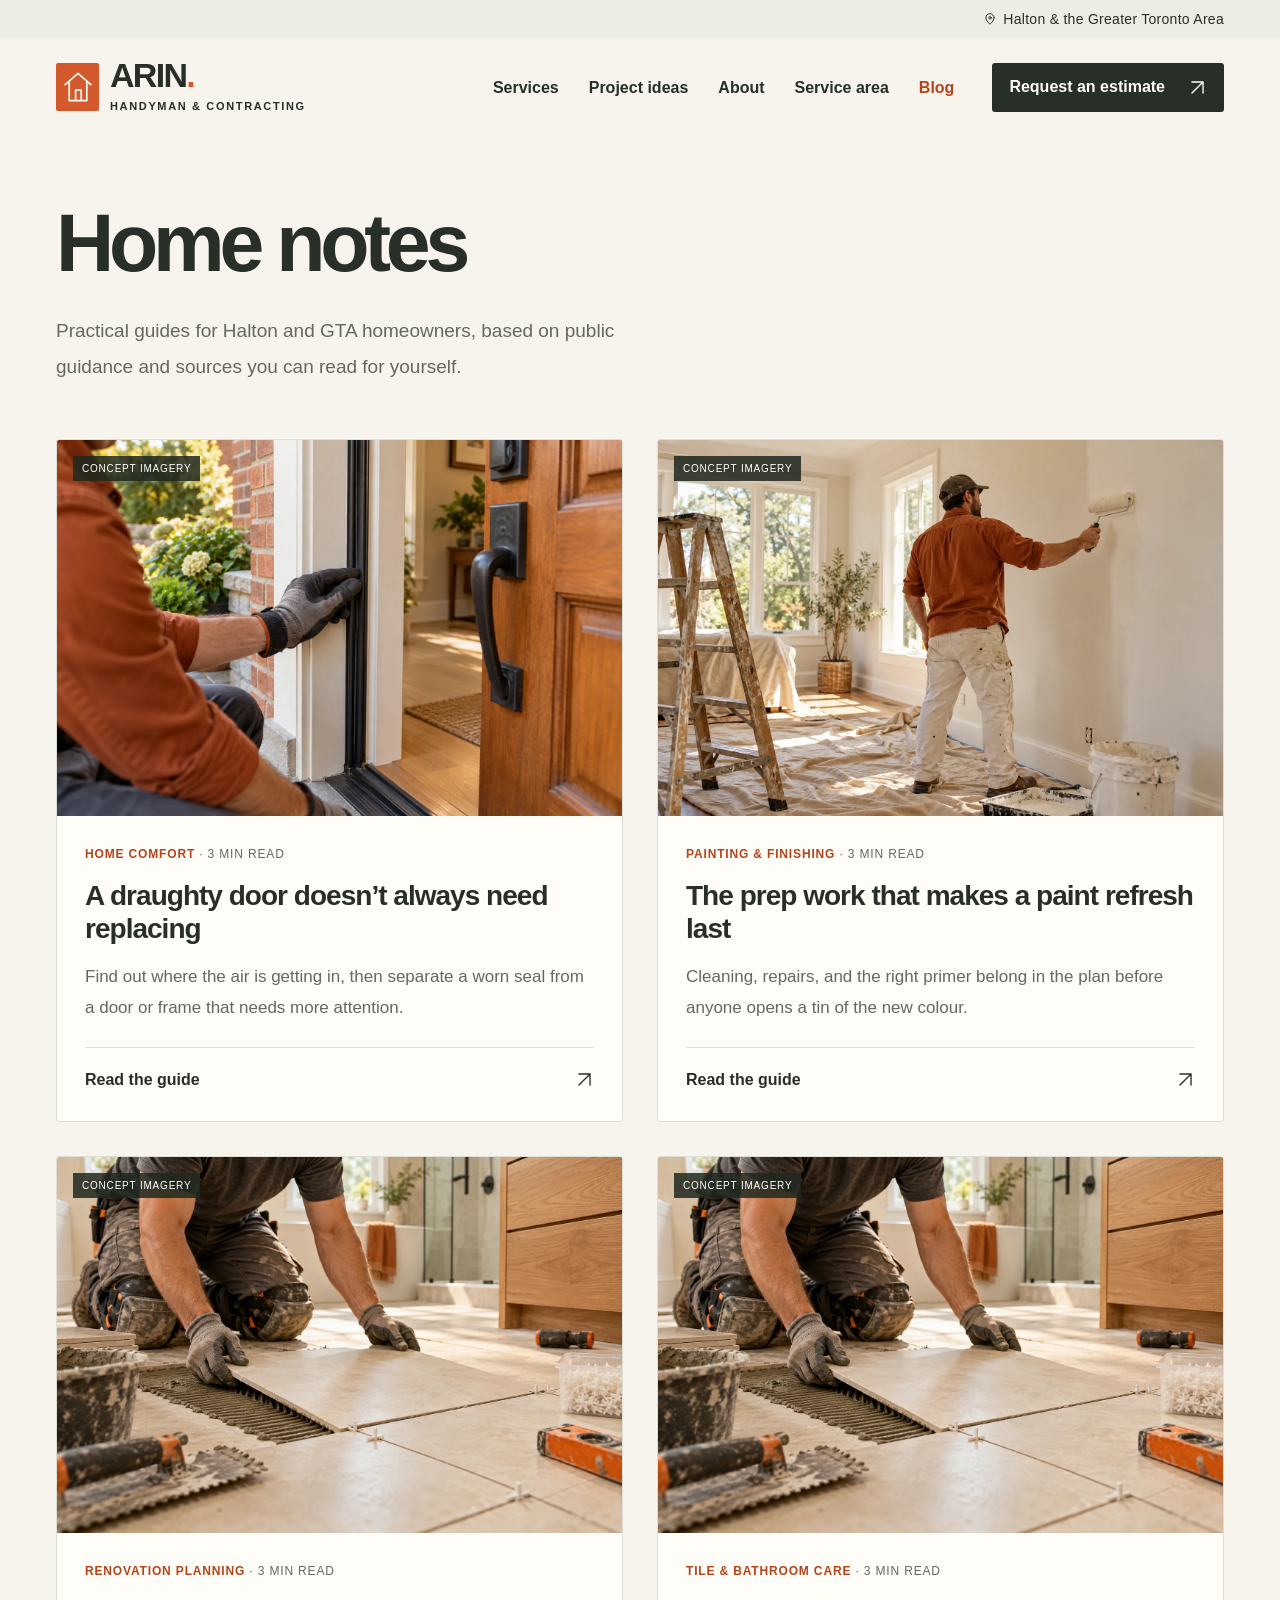
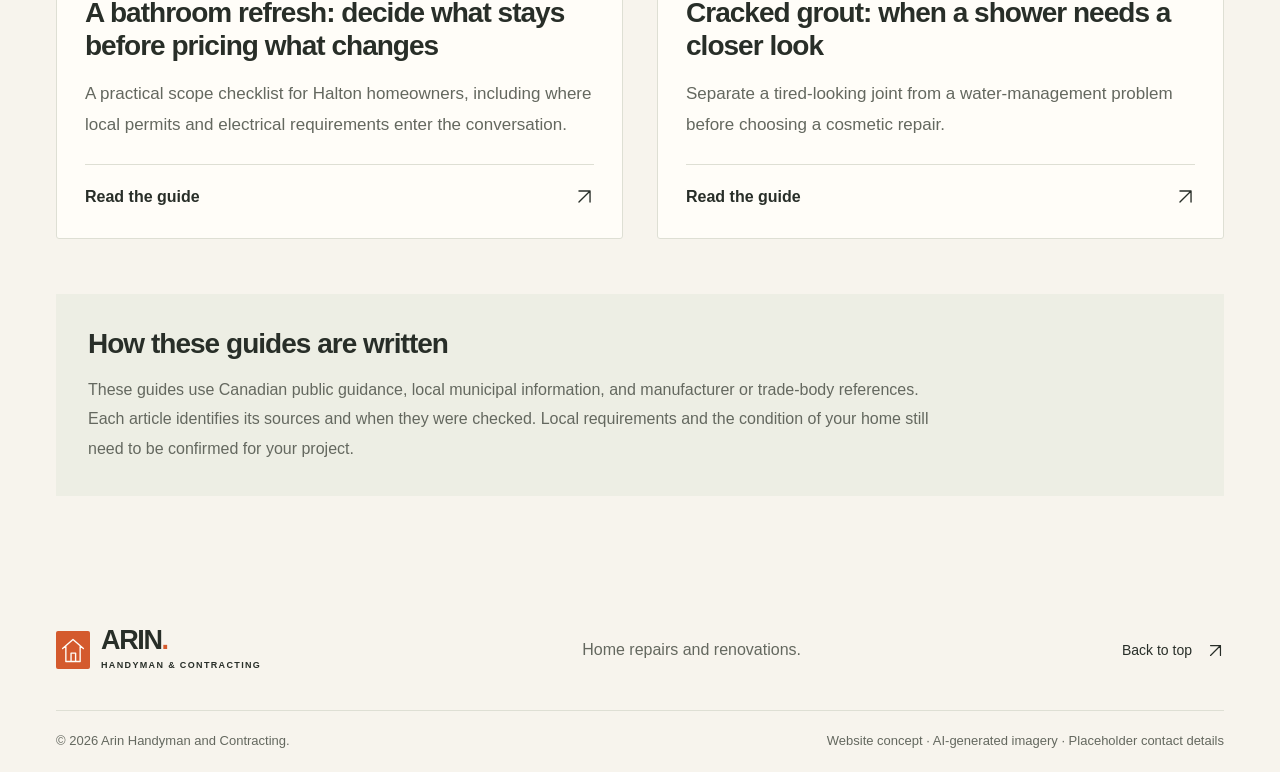
==== commit 0dc5b8d2: "Revert "Prepare production site with email enquiries and remove concept content" This reverts commit" ====
--- a/site/blog/index.html
+++ b/site/blog/index.html
@@ -8,11 +8,11 @@
   <link rel="sitemap" type="application/xml" href="../sitemap.xml"><link rel="describedby" type="text/plain" href="../llms.txt">
   <meta property="og:type" content="website"><meta property="og:locale" content="en_CA"><meta property="og:site_name" content="Arin Handyman and Contracting">
   <meta property="og:title" content="Home notes"><meta property="og:description" content="Practical, researched home repair and renovation guides for homeowners in Halton and the Greater Toronto Area."><meta property="og:url" content="https://ariesyous.github.io/arinwebsite/blog/">
-  <meta property="og:image" content="https://ariesyous.github.io/arinwebsite/assets/social-preview-v3.jpg"><meta property="og:image:secure_url" content="https://ariesyous.github.io/arinwebsite/assets/social-preview-v3.jpg"><meta property="og:image:type" content="image/jpeg"><meta property="og:image:width" content="1200"><meta property="og:image:height" content="630">
-  <meta property="og:image:alt" content="Arin Handyman and Contracting — Home repairs and renovations across Halton and the Greater Toronto Area.">
+  <meta property="og:image" content="https://ariesyous.github.io/arinwebsite/assets/social-preview-v2.jpg"><meta property="og:image:secure_url" content="https://ariesyous.github.io/arinwebsite/assets/social-preview-v2.jpg"><meta property="og:image:type" content="image/jpeg"><meta property="og:image:width" content="1200"><meta property="og:image:height" content="630">
+  <meta property="og:image:alt" content="Arin Handyman and Contracting — Home repairs and renovations across Halton and the Greater Toronto Area, with AI-generated concept carpentry imagery.">
 
-  <meta name="twitter:card" content="summary_large_image"><meta name="twitter:title" content="Home notes"><meta name="twitter:description" content="Practical, researched home repair and renovation guides for homeowners in Halton and the Greater Toronto Area."><meta name="twitter:image" content="https://ariesyous.github.io/arinwebsite/assets/social-preview-v3.jpg"><meta name="twitter:image:alt" content="Arin Handyman and Contracting — Home repairs and renovations across Halton and the Greater Toronto Area.">
-  <link rel="icon" href="../assets/favicon.svg" type="image/svg+xml"><link rel="stylesheet" href="../styles.css?v=8"><link rel="stylesheet" href="../blog/blog.css?v=2"><script src="../script.js?v=4" defer></script>
+  <meta name="twitter:card" content="summary_large_image"><meta name="twitter:title" content="Home notes"><meta name="twitter:description" content="Practical, researched home repair and renovation guides for homeowners in Halton and the Greater Toronto Area."><meta name="twitter:image" content="https://ariesyous.github.io/arinwebsite/assets/social-preview-v2.jpg"><meta name="twitter:image:alt" content="Arin Handyman and Contracting — Home repairs and renovations across Halton and the Greater Toronto Area, with AI-generated concept carpentry imagery.">
+  <link rel="icon" href="../assets/favicon.svg" type="image/svg+xml"><link rel="stylesheet" href="../styles.css?v=7"><link rel="stylesheet" href="../blog/blog.css?v=1"><script src="../script.js?v=3" defer></script>
   <script type="application/ld+json">{"@context":"https://schema.org","@type":"Blog","name":"Arin home notes","url":"https://ariesyous.github.io/arinwebsite/blog/","description":"Practical, researched guides to home repairs and renovations.","blogPost":[{"@type":"BlogPosting","headline":"A draughty door doesn’t always need replacing","url":"https://ariesyous.github.io/arinwebsite/blog/draughty-door-repair-or-replace/","datePublished":"2026-10-22","dateModified":"2026-10-22"},{"@type":"BlogPosting","headline":"The prep work that makes a paint refresh last","url":"https://ariesyous.github.io/arinwebsite/blog/paint-preparation-that-lasts/","datePublished":"2026-10-22","dateModified":"2026-10-22"},{"@type":"BlogPosting","headline":"A bathroom refresh: decide what stays before pricing what changes","url":"https://ariesyous.github.io/arinwebsite/blog/bathroom-refresh-planning-halton/","datePublished":"2026-10-22","dateModified":"2026-10-22"},{"@type":"BlogPosting","headline":"Cracked grout: when a shower needs a closer look","url":"https://ariesyous.github.io/arinwebsite/blog/grout-repair-or-shower-leak/","datePublished":"2026-10-22","dateModified":"2026-10-22"}]}</script>
 </head>
 <body class="blog-page"><a class="skip-link" href="#main">Skip to content</a>
@@ -56,6 +56,12 @@
         <symbol id="i-home" viewBox="0 0 32 32">
           <path d="M3 15 16 4l13 11M7 12v16h18V12M13 28V18h6v10" />
         </symbol>
+        <symbol id="i-check" viewBox="0 0 24 24">
+          <path d="m5 12 4 4L19 6" />
+        </symbol>
+        <symbol id="i-phone" viewBox="0 0 24 24">
+          <path d="m6 3 4 5-2 3a15 15 0 0 0 5 5l3-2 5 4-2 3C10 22 2 14 3 5z" />
+        </symbol>
       </defs>
     </svg>
 <div class="utility-bar">
@@ -95,7 +101,7 @@
         </button>
         <nav id="primary-navigation" aria-label="Main navigation">
           <a href="../index.html#services">Services</a
-          ><a href="../index.html#about">About</a
+          ><a href="../index.html#inspiration">Project ideas</a><a href="../index.html#about">About</a
           ><a href="../index.html#areas">Service area</a><a href="../blog/" aria-current="page">Blog</a
           ><a class="button button-dark header-cta" href="../index.html#contact"
             >Request an estimate
@@ -106,15 +112,19 @@
       </div>
     </header>
 <main id="main"><section class="container blog-index"><div class="blog-index-heading"><h1>Home notes</h1><p>Practical guides for Halton and GTA homeowners, based on public guidance and sources you can read for yourself.</p></div><div class="blog-grid"><a class="blog-card" href="../blog/draughty-door-repair-or-replace/">
+  <div class="blog-card-image"><img src="../assets/door-weatherstripping.webp" alt="AI-generated concept of a gloved hand checking the weatherstripping on an open exterior door." width="1536" height="1024" loading="lazy"><span class="image-label">CONCEPT IMAGERY</span></div>
   <div class="blog-card-copy"><p class="blog-category">Home comfort <span>· 3 min read</span></p><h3>A draughty door doesn’t always need replacing</h3><p>Find out where the air is getting in, then separate a worn seal from a door or frame that needs more attention.</p><span class="blog-read">Read the guide <svg class="icon" aria-hidden="true" focusable="false"><use href="#i-diagonal"/></svg></span></div>
 </a>
 <a class="blog-card" href="../blog/paint-preparation-that-lasts/">
+  <div class="blog-card-image"><img src="../assets/painting.webp" alt="AI-generated concept of a painter refreshing a wall in a naturally lit room with protected floors." width="1536" height="1024" loading="lazy"><span class="image-label">CONCEPT IMAGERY</span></div>
   <div class="blog-card-copy"><p class="blog-category">Painting &amp; finishing <span>· 3 min read</span></p><h3>The prep work that makes a paint refresh last</h3><p>Cleaning, repairs, and the right primer belong in the plan before anyone opens a tin of the new colour.</p><span class="blog-read">Read the guide <svg class="icon" aria-hidden="true" focusable="false"><use href="#i-diagonal"/></svg></span></div>
 </a>
 <a class="blog-card" href="../blog/bathroom-refresh-planning-halton/">
+  <div class="blog-card-image"><img src="../assets/tiling.webp" alt="AI-generated concept of a tiler working beside a natural oak bathroom vanity." width="1536" height="1024" loading="lazy"><span class="image-label">CONCEPT IMAGERY</span></div>
   <div class="blog-card-copy"><p class="blog-category">Renovation planning <span>· 3 min read</span></p><h3>A bathroom refresh: decide what stays before pricing what changes</h3><p>A practical scope checklist for Halton homeowners, including where local permits and electrical requirements enter the conversation.</p><span class="blog-read">Read the guide <svg class="icon" aria-hidden="true" focusable="false"><use href="#i-diagonal"/></svg></span></div>
 </a>
 <a class="blog-card" href="../blog/grout-repair-or-shower-leak/">
+  <div class="blog-card-image"><img src="../assets/tiling.webp" alt="AI-generated concept of careful tile installation, used as an illustration rather than a completed repair." width="1536" height="1024" loading="lazy"><span class="image-label">CONCEPT IMAGERY</span></div>
   <div class="blog-card-copy"><p class="blog-category">Tile &amp; bathroom care <span>· 3 min read</span></p><h3>Cracked grout: when a shower needs a closer look</h3><p>Separate a tired-looking joint from a water-management problem before choosing a cosmetic repair.</p><span class="blog-read">Read the guide <svg class="icon" aria-hidden="true" focusable="false"><use href="#i-diagonal"/></svg></span></div>
 </a></div><div class="blog-editorial-note"><h2>How these guides are written</h2><p>These guides use Canadian public guidance, local municipal information, and manufacturer or trade-body references. Each article identifies its sources and when they were checked. Local requirements and the condition of your home still need to be confirmed for your project.</p></div></section></main>
 <footer class="site-footer">
@@ -141,8 +151,11 @@
         ></a>
       </div>
       <div class="container footer-bottom">
-        <span>© <span id="year">2026</span> Arin Handyman and Contracting.</span>
-
+        <span>© <span id="year">2026</span> Arin Handyman and Contracting.</span
+        ><span
+          >Website concept · AI-generated imagery · Placeholder contact
+          details</span
+        >
       </div>
     </footer>
 </body></html>
--- a/site/styles.css
+++ b/site/styles.css
@@ -319,10 +319,13 @@
   display: none;
 }
 .hero {
-  display: block;
-  padding-top: 60px;
+  display: grid;
+  grid-template-columns: 1.02fr 1fr;
+  align-items: center;
+  gap: 32px;
+  padding-top: 25px;
   padding-bottom: 62px;
-  border-bottom: 1px solid var(--line);
+  min-height: 650px;
 }
 .hero-copy {
   padding-block: 38px;
@@ -349,7 +352,7 @@
   line-height: 1.04;
 }
 .hero-description {
-  max-width: 620px;
+  max-width: 355px;
   font-size: 18px;
   line-height: 1.8;
   margin: 26px 0 30px;
@@ -357,6 +360,41 @@
 .hero .button {
   min-height: 57px;
   gap: 26px;
+}
+.hero-visual {
+  position: relative;
+  align-self: stretch;
+  min-height: 540px;
+  min-width: 0;
+  margin-right: 16px;
+  background: #d7c9b4;
+  border-radius: 3px;
+}
+.hero-visual > img {
+  width: 100%;
+  height: 100%;
+  object-fit: cover;
+  object-position: 61% center;
+  border-radius: 3px;
+  position: absolute;
+}
+.image-label {
+  position: absolute;
+  top: 16px;
+  left: 16px;
+  color: #fff;
+  background: #20281fd9;
+  padding: 5px 9px;
+  font-size: 12px;
+  letter-spacing: 0.08em;
+  line-height: 1.5;
+  z-index: 1;
+}
+.hero .image-label {
+  top: auto;
+  bottom: 15px;
+  left: 15px;
+  font-size: 11px;
 }
 .section-heading {
   display: flex;
@@ -505,6 +543,35 @@
   line-height: 1.8;
   max-width: 330px;
 }
+.inspiration {
+  padding-bottom: 82px;
+}
+.projects-grid {
+  display: grid;
+  grid-template-columns: repeat(3, minmax(0, 1fr));
+  gap: 42px 24px;
+}
+.project-image {
+  position: relative;
+  aspect-ratio: 4/3;
+  background: #ddd8cb;
+  overflow: hidden;
+  border-radius: 2px;
+}
+.project-image > img {
+  width: 100%;
+  height: 100%;
+  object-fit: cover;
+  transition: transform 0.5s;
+}
+.project-image:hover > img {
+  transform: scale(1.035);
+}
+.project h3 {
+  font-size: 22px;
+  line-height: 1.4;
+  margin-top: 16px;
+}
 .about-section {
   background: #edeee4;
   padding-block: 83px;
@@ -595,8 +662,8 @@
 }
 .contact-inner {
   display: grid;
-  grid-template-columns: minmax(0, 1.2fr) minmax(0, 0.8fr);
-  gap: 70px;
+  grid-template-columns: 0.9fr 1.1fr;
+  gap: 100px;
   align-items: start;
 }
 .contact-copy {
@@ -620,6 +687,32 @@
   font-size: 17px;
   line-height: 1.85;
   margin: 28px 0 37px;
+}
+.contact-detail {
+  display: flex;
+  align-items: center;
+  gap: 16px;
+  margin-top: 25px;
+  font-size: 17px;
+}
+.contact-detail > .icon {
+  width: 22px;
+  height: 22px;
+  color: #e9956b;
+}
+.contact-detail > div {
+  display: flex;
+  flex-direction: column;
+  gap: 4px;
+}
+.contact-detail-label {
+  font-size: 12px;
+  letter-spacing: 0.12em;
+  color: #b5bdac;
+}
+.phone-number {
+  font-size: 26px;
+  letter-spacing: -0.025em;
 }
 .contact-card {
   min-width: 0;
@@ -628,35 +721,127 @@
   border-radius: 3px;
   padding: 32px;
 }
-.contact-card h3 {
-  font-size: 29px;
-}
-.project-brief {
-  padding-left: 22px;
-  margin-block: 24px;
-}
-.project-brief li {
-  margin-block: 14px;
-  padding-left: 4px;
-}
-.contact-card p {
-  font-size: 17px;
-  line-height: 1.8;
-}
-.contact-email {
+.form-heading {
+  display: flex;
+  align-items: flex-start;
+  justify-content: space-between;
+  gap: 16px;
+}
+.form-heading h3 {
+  font-size: 26px;
+  max-width: 245px;
+  line-height: 1.2;
+}
+.demo-label {
   display: inline-block;
-  max-width: 100%;
-  overflow-wrap: anywhere;
-  font-size: clamp(22px, 2.5vw, 30px);
-  text-decoration: underline;
-  text-underline-offset: 6px;
-}
-.contact-email:hover {
-  color: #f5b18c;
-}
-.contact-copy > .email-help {
-  margin-block: 20px 26px;
+  font-size: 11px;
+  letter-spacing: 0.08em;
+  white-space: nowrap;
+  background: #e6e8dc;
+  padding: 5px 7px;
+  color: #475542;
+  font-weight: 650;
+  margin-top: 4px;
+}
+.form-intro {
   font-size: 16px;
+  line-height: 1.7;
+  margin: 12px 0 25px;
+}
+.form-grid {
+  display: grid;
+  grid-template-columns: 1fr 1fr;
+  gap: 17px 15px;
+}
+.field {
+  display: flex;
+  flex-direction: column;
+  gap: 7px;
+  min-width: 0;
+}
+.field label {
+  font-size: 16px;
+  font-weight: 600;
+}
+.field label > span:not(.optional) {
+  color: var(--orange-dark);
+}
+.optional {
+  font-size: 13px;
+  color: var(--muted);
+  font-weight: 400;
+}
+.field input,
+.field select,
+.field textarea {
+  width: 100%;
+  min-width: 0;
+  border: 1px solid #d6d9cc;
+  background: #fffdf8;
+  color: var(--ink);
+  border-radius: 2px;
+  padding: 11px 10px;
+  font-size: 16px;
+  line-height: 1.5;
+  min-height: 43px;
+}
+.field input::placeholder,
+.field textarea::placeholder {
+  color: #6e7367;
+  opacity: 1;
+}
+.field select {
+  padding-right: 24px;
+}
+.field textarea {
+  resize: vertical;
+  min-height: 94px;
+}
+.field:focus-within label {
+  color: var(--orange-dark);
+}
+.full-width {
+  grid-column: 1/-1;
+}
+.form-submit {
+  width: 100%;
+  margin-top: 21px;
+  font-size: 16px;
+  min-height: 48px;
+  padding: 14px 16px;
+}
+.form-footnote {
+  font-size: 13px;
+  margin-top: 11px;
+  line-height: 1.6;
+}
+.form-result {
+  margin-top: 18px;
+  display: flex;
+  align-items: flex-start;
+  gap: 9px;
+  background: #e2eadc;
+  padding: 15px;
+  border: 1px solid #b5c7ac;
+  border-radius: 2px;
+}
+.form-result[hidden] {
+  display: none;
+}
+.form-result .icon {
+  width: 19px;
+  height: 19px;
+  color: #315634;
+}
+.form-result strong {
+  font-size: 16px;
+  line-height: 1.5;
+  display: block;
+}
+.form-result p {
+  font-size: 14px;
+  line-height: 1.6;
+  margin-top: 5px;
 }
 .site-footer {
   background: var(--cream);
@@ -708,12 +893,18 @@
 }
 @media (min-width: 1500px) {
   .hero {
+    gap: 65px;
+  }
+  .hero-visual {
+    min-height: 580px;
+  }
+  .hero {
     padding-top: 35px;
     padding-bottom: 75px;
   }
   .hero-description {
     font-size: 18px;
-    max-width: 620px;
+    max-width: 385px;
   }
 }
 @media (max-width: 1150px) {
@@ -727,6 +918,12 @@
     gap: 14px;
     margin-left: 0;
   }
+  .hero {
+    min-height: 590px;
+  }
+  .hero-visual {
+    min-height: 485px;
+  }
   .hero .eyebrow {
     font-size: 12px;
   }
@@ -735,7 +932,7 @@
   }
   .hero-description {
     font-size: 17px;
-    max-width: 620px;
+    max-width: 315px;
   }
   .hero .button {
     font-size: 16px;
@@ -763,8 +960,21 @@
   .about-inner h2 {
     font-size: 40px;
   }
+  .projects-grid {
+    gap: 38px 19px;
+  }
+  .project h3 {
+    font-size: 20px;
+  }
   .contact-card {
     padding: 27px;
+  }
+  .form-heading h3 {
+    font-size: 24px;
+  }
+  .demo-label {
+    font-size: 10px;
+    padding: 4px 5px;
   }
   .contact-copy h2 {
     font-size: 72px;
@@ -806,6 +1016,8 @@
     height: 15px;
   }
   .hero {
+    gap: 18px;
+    min-height: 530px;
     padding-top: 16px;
     padding-bottom: 42px;
   }
@@ -820,10 +1032,14 @@
   .hero .little-line {
     width: 15px;
   }
+  .hero-visual {
+    min-height: 435px;
+    margin-right: 12px;
+  }
   .hero-description {
     font-size: 16px;
     margin-block: 22px 25px;
-    max-width: 620px;
+    max-width: 265px;
   }
   .hero .button {
     font-size: 14px;
@@ -879,6 +1095,19 @@
     gap: 15px;
     padding-block: 21px;
   }
+  .projects-grid {
+    grid-template-columns: repeat(2, minmax(0, 1fr));
+    gap: 34px 20px;
+  }
+  .project-image .image-label {
+    font-size: 10px;
+    left: 10px;
+    top: 10px;
+    padding: 4px 6px;
+  }
+  .project h3 {
+    font-size: 19px;
+  }
   .about-inner {
     gap: 40px;
   }
@@ -922,6 +1151,31 @@
   }
   .contact-card {
     padding: 23px;
+  }
+  .form-heading {
+    flex-wrap: wrap;
+    gap: 8px;
+  }
+  .form-heading h3 {
+    font-size: 23px;
+  }
+  .demo-label {
+    font-size: 11px;
+  }
+  .field input,
+  .field select,
+  .field textarea {
+    font-size: 16px;
+  }
+  .contact-detail {
+    font-size: 16px;
+    gap: 12px;
+  }
+  .contact-detail-label {
+    font-size: 11px;
+  }
+  .phone-number {
+    font-size: 23px;
   }
   .footer-bottom {
     font-size: 12px;
@@ -1021,8 +1275,11 @@
     font-size: 9.5px;
   }
   .hero {
+    grid-template-columns: 1fr;
+    gap: 5px;
     padding-top: 9px;
     padding-bottom: 41px;
+    min-height: auto;
   }
   .hero-copy {
     padding: 24px 0 25px;
@@ -1050,6 +1307,21 @@
     padding: 16px 19px;
     min-height: 52px;
     gap: 16px;
+  }
+  .hero-visual {
+    height: auto;
+    min-height: 0;
+    aspect-ratio: 1.16;
+    margin-right: 11px;
+    margin-top: 3px;
+  }
+  .hero-visual > img {
+    object-position: 60% center;
+  }
+  .hero .image-label {
+    font-size: 10px;
+    bottom: 11px;
+    left: 11px;
   }
   .section {
     padding-block: 60px;
@@ -1146,6 +1418,22 @@
   .step-number {
     font-size: 13px;
   }
+  .projects-grid {
+    grid-template-columns: 1fr;
+    gap: 31px;
+  }
+  .project .project-image {
+    aspect-ratio: 1.2;
+  }
+  .project-image .image-label {
+    font-size: 11px;
+    top: 13px;
+    left: 13px;
+    padding: 5px 8px;
+  }
+  .project h3 {
+    font-size: 21px;
+  }
   .about-section {
     padding-block: 55px;
   }
@@ -1210,8 +1498,76 @@
     font-size: 17px;
     margin: 23px 0 30px;
   }
+  .contact-detail {
+    font-size: 16px;
+    margin-top: 22px;
+    gap: 14px;
+  }
+  .contact-detail-label {
+    font-size: 12px;
+  }
+  .phone-number {
+    font-size: 25px;
+  }
   .contact-card {
     padding: 26px 22px;
+  }
+  .form-heading {
+    gap: 10px;
+  }
+  .form-heading h3 {
+    font-size: 25px;
+    max-width: 210px;
+  }
+  .demo-label {
+    font-size: 11px;
+  }
+  .form-intro {
+    font-size: 16px;
+    line-height: 1.7;
+    margin-top: 11px;
+    margin-bottom: 24px;
+  }
+  .form-grid {
+    gap: 19px 13px;
+  }
+  .field label {
+    font-size: 16px;
+  }
+  .optional {
+    font-size: 13px;
+  }
+  .field input,
+  .field select,
+  .field textarea {
+    font-size: 18px;
+    padding: 11px 10px;
+    min-height: 46px;
+  }
+  .field input::placeholder,
+  .field textarea::placeholder {
+    font-size: 16px;
+  }
+  .field select {
+    font-size: 17px;
+  }
+  .field textarea {
+    font-size: 18px;
+    min-height: 110px;
+  }
+  .form-submit {
+    font-size: 16px;
+    min-height: 51px;
+  }
+  .form-footnote {
+    font-size: 13px;
+    line-height: 1.7;
+  }
+  .form-result strong {
+    font-size: 16px;
+  }
+  .form-result p {
+    font-size: 14px;
   }
   .footer-main {
     flex-wrap: wrap;
@@ -1262,6 +1618,12 @@
   .contact-card {
     padding-inline: 17px;
   }
+  .form-grid {
+    grid-template-columns: 1fr;
+  }
+  .full-width {
+    grid-column: auto;
+  }
   .city-list li {
     font-size: 18px;
   }
@@ -1275,8 +1637,12 @@
   }
 }
 @media (max-width: 600px) {
-.services-grid {
+  .services-grid,
+  .form-grid {
     grid-template-columns: minmax(0, 1fr);
+  }
+  .full-width {
+    grid-column: 1 / -1;
   }
 }
 @media (prefers-reduced-motion: reduce) {
--- a/site/blog/blog.css
+++ b/site/blog/blog.css
@@ -34,6 +34,19 @@
   border-color: var(--orange);
   transform: translateY(-3px);
 }
+.blog-card-image {
+  position: relative;
+  aspect-ratio: 1.65;
+  background: #ddd8cb;
+}
+.blog-card-image img {
+  width: 100%;
+  height: 100%;
+  object-fit: cover;
+}
+.blog-card-image .image-label {
+  font-size: 10px;
+}
 .blog-card-copy {
   padding: 28px;
   display: flex;
@@ -169,6 +182,21 @@
 .article-dates > span {
   margin-inline: 6px;
 }
+.article-image {
+  max-width: 990px;
+  margin: 0 auto 42px;
+}
+.article-image img {
+  width: 100%;
+  aspect-ratio: 1.95;
+  object-fit: cover;
+  border-radius: 3px;
+}
+.article-image figcaption {
+  font-size: 12px;
+  color: var(--muted);
+  margin-top: 10px;
+}
 .article-reading {
   max-width: 760px;
   margin-inline: auto;
@@ -276,7 +304,17 @@
     grid-template-columns: minmax(0, 1fr);
   }
   .home-blog .blog-card {
-    display: flex;
+    display: grid;
+    grid-template-columns: 0.85fr 1.15fr;
+  }
+  .home-blog .blog-card-image {
+    height: 100%;
+    aspect-ratio: auto;
+    min-height: 280px;
+  }
+  .home-blog .blog-card-image img {
+    position: absolute;
+    height: 100%;
   }
   .blog-card h3 {
     font-size: 25px;
@@ -305,6 +343,14 @@
   .home-blog .blog-card {
     display: flex;
   }
+  .home-blog .blog-card-image {
+    aspect-ratio: 1.6;
+    min-height: 0;
+    height: auto;
+  }
+  .home-blog .blog-card-image img {
+    position: static;
+  }
   .blog-card-copy,
   .home-blog .blog-card-copy {
     padding: 23px;
@@ -351,6 +397,16 @@
   .article-dates {
     font-size: 12px;
   }
+  .article-image {
+    margin-bottom: 30px;
+  }
+  .article-image img {
+    aspect-ratio: 1.45;
+  }
+  .article-image figcaption {
+    font-size: 11px;
+    line-height: 1.7;
+  }
   .article-body {
     font-size: 18px;
     line-height: 1.85;
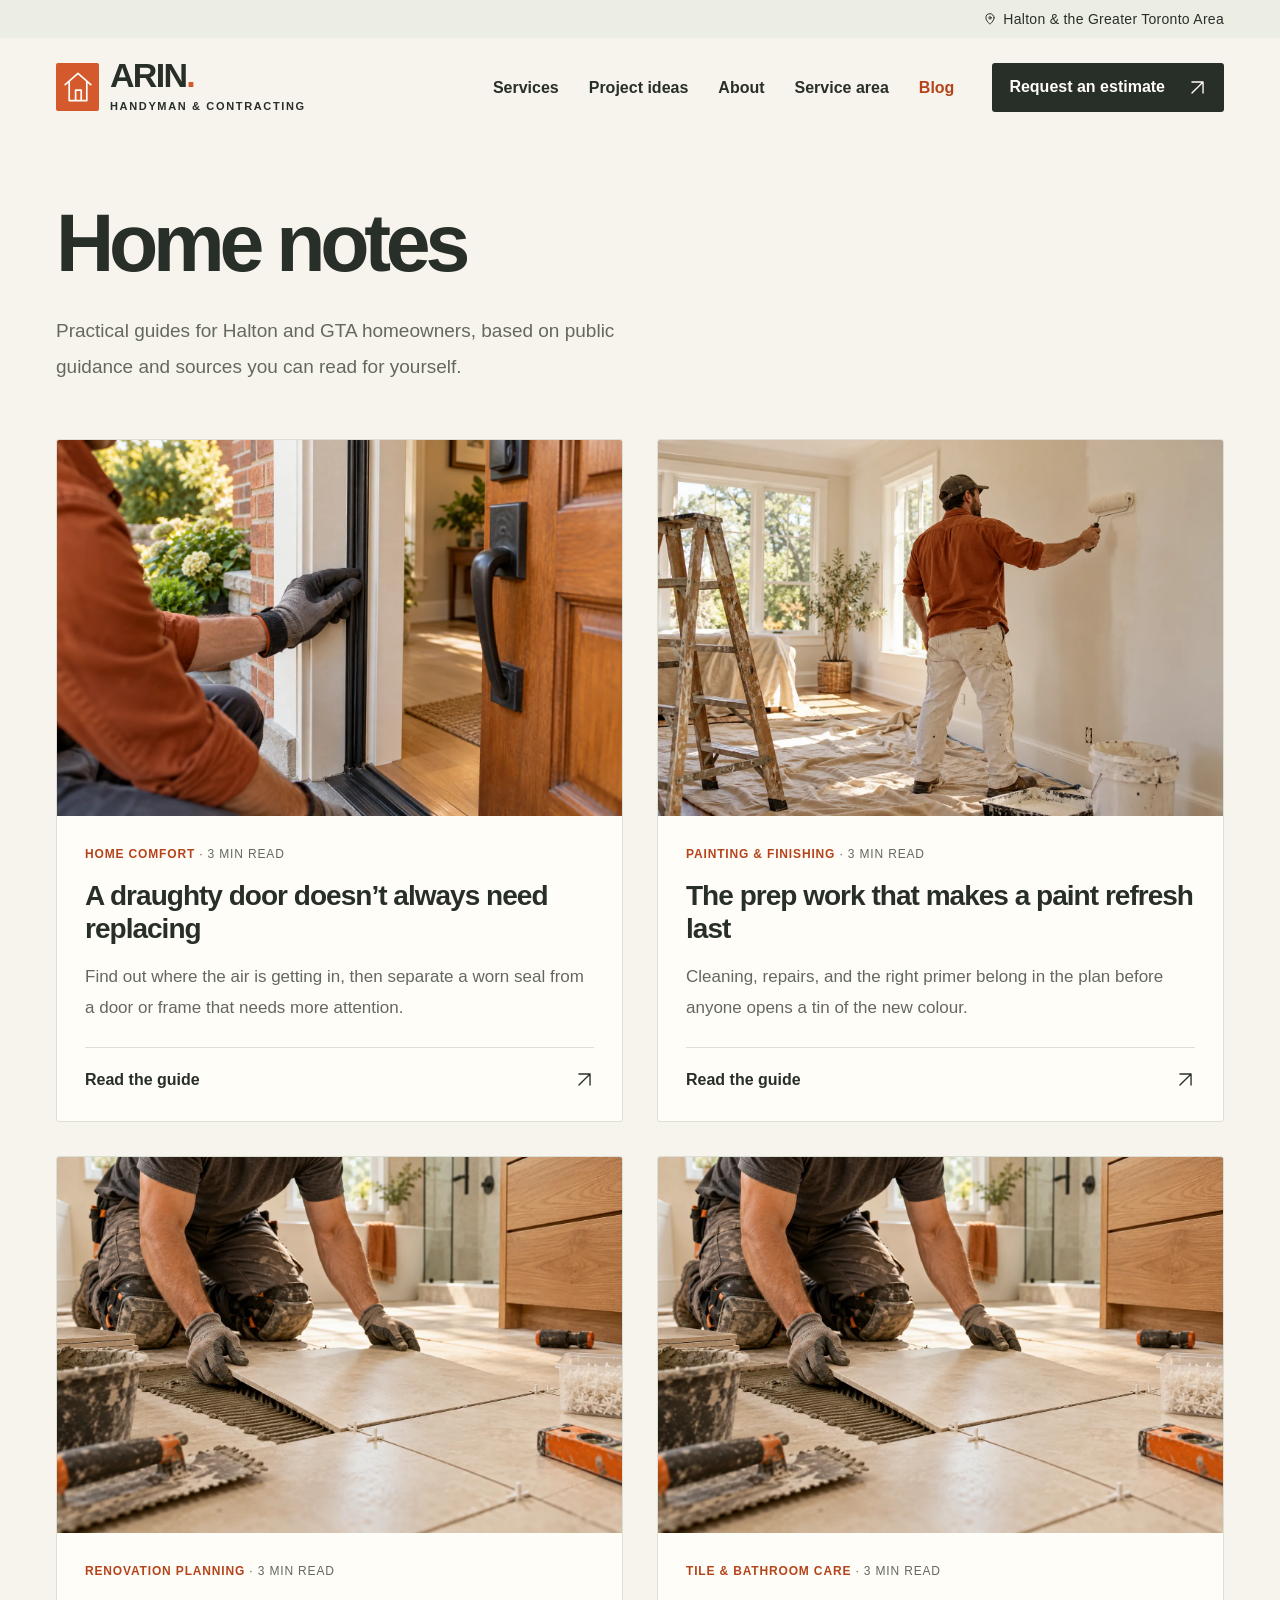
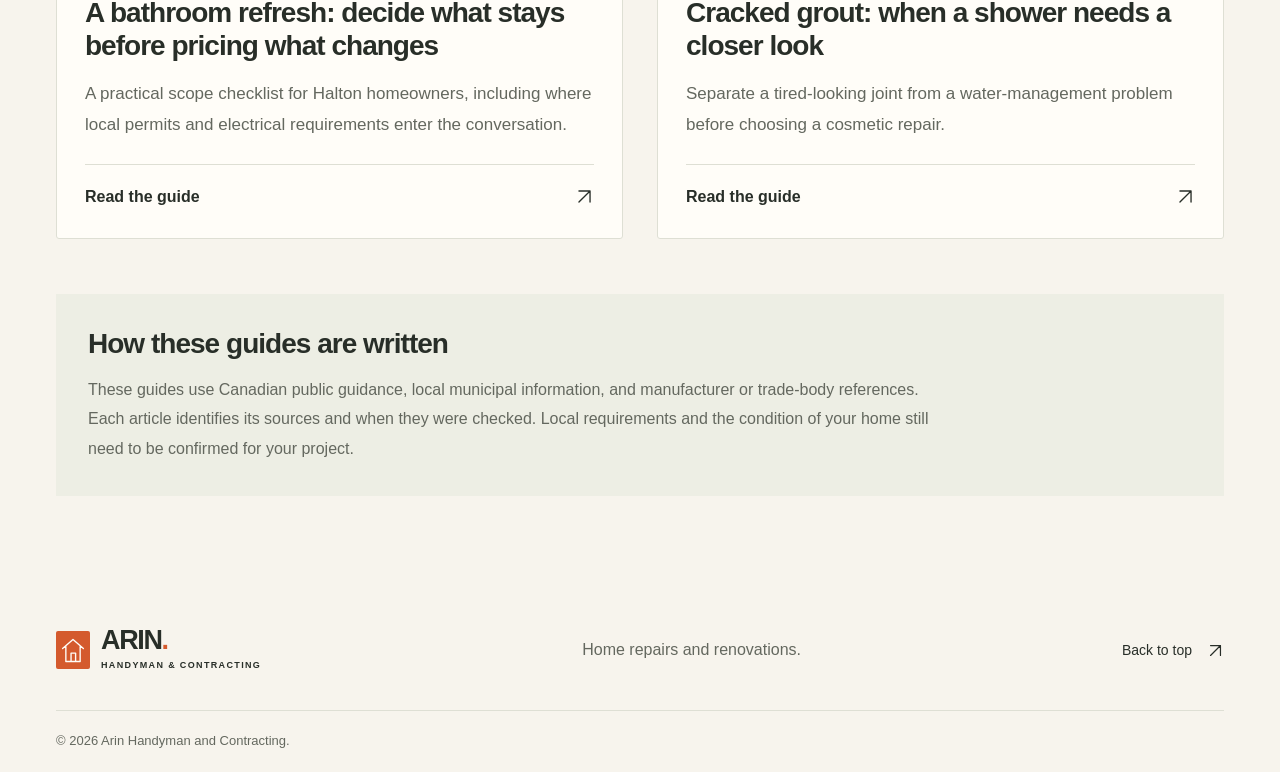
==== commit 9b5004ed: "Retain site imagery while removing concept labels and enabling email enquiries" ====
--- a/site/blog/index.html
+++ b/site/blog/index.html
@@ -8,11 +8,11 @@
   <link rel="sitemap" type="application/xml" href="../sitemap.xml"><link rel="describedby" type="text/plain" href="../llms.txt">
   <meta property="og:type" content="website"><meta property="og:locale" content="en_CA"><meta property="og:site_name" content="Arin Handyman and Contracting">
   <meta property="og:title" content="Home notes"><meta property="og:description" content="Practical, researched home repair and renovation guides for homeowners in Halton and the Greater Toronto Area."><meta property="og:url" content="https://ariesyous.github.io/arinwebsite/blog/">
-  <meta property="og:image" content="https://ariesyous.github.io/arinwebsite/assets/social-preview-v2.jpg"><meta property="og:image:secure_url" content="https://ariesyous.github.io/arinwebsite/assets/social-preview-v2.jpg"><meta property="og:image:type" content="image/jpeg"><meta property="og:image:width" content="1200"><meta property="og:image:height" content="630">
-  <meta property="og:image:alt" content="Arin Handyman and Contracting — Home repairs and renovations across Halton and the Greater Toronto Area, with AI-generated concept carpentry imagery.">
+  <meta property="og:image" content="https://ariesyous.github.io/arinwebsite/assets/social-preview-v4.jpg"><meta property="og:image:secure_url" content="https://ariesyous.github.io/arinwebsite/assets/social-preview-v4.jpg"><meta property="og:image:type" content="image/jpeg"><meta property="og:image:width" content="1200"><meta property="og:image:height" content="630">
+  <meta property="og:image:alt" content="Arin Handyman and Contracting — Home repairs and renovations across Halton and the Greater Toronto Area.">
 
-  <meta name="twitter:card" content="summary_large_image"><meta name="twitter:title" content="Home notes"><meta name="twitter:description" content="Practical, researched home repair and renovation guides for homeowners in Halton and the Greater Toronto Area."><meta name="twitter:image" content="https://ariesyous.github.io/arinwebsite/assets/social-preview-v2.jpg"><meta name="twitter:image:alt" content="Arin Handyman and Contracting — Home repairs and renovations across Halton and the Greater Toronto Area, with AI-generated concept carpentry imagery.">
-  <link rel="icon" href="../assets/favicon.svg" type="image/svg+xml"><link rel="stylesheet" href="../styles.css?v=7"><link rel="stylesheet" href="../blog/blog.css?v=1"><script src="../script.js?v=3" defer></script>
+  <meta name="twitter:card" content="summary_large_image"><meta name="twitter:title" content="Home notes"><meta name="twitter:description" content="Practical, researched home repair and renovation guides for homeowners in Halton and the Greater Toronto Area."><meta name="twitter:image" content="https://ariesyous.github.io/arinwebsite/assets/social-preview-v4.jpg"><meta name="twitter:image:alt" content="Arin Handyman and Contracting — Home repairs and renovations across Halton and the Greater Toronto Area.">
+  <link rel="icon" href="../assets/favicon.svg" type="image/svg+xml"><link rel="stylesheet" href="../styles.css?v=9"><link rel="stylesheet" href="../blog/blog.css?v=3"><script src="../script.js?v=5" defer></script>
   <script type="application/ld+json">{"@context":"https://schema.org","@type":"Blog","name":"Arin home notes","url":"https://ariesyous.github.io/arinwebsite/blog/","description":"Practical, researched guides to home repairs and renovations.","blogPost":[{"@type":"BlogPosting","headline":"A draughty door doesn’t always need replacing","url":"https://ariesyous.github.io/arinwebsite/blog/draughty-door-repair-or-replace/","datePublished":"2026-10-22","dateModified":"2026-10-22"},{"@type":"BlogPosting","headline":"The prep work that makes a paint refresh last","url":"https://ariesyous.github.io/arinwebsite/blog/paint-preparation-that-lasts/","datePublished":"2026-10-22","dateModified":"2026-10-22"},{"@type":"BlogPosting","headline":"A bathroom refresh: decide what stays before pricing what changes","url":"https://ariesyous.github.io/arinwebsite/blog/bathroom-refresh-planning-halton/","datePublished":"2026-10-22","dateModified":"2026-10-22"},{"@type":"BlogPosting","headline":"Cracked grout: when a shower needs a closer look","url":"https://ariesyous.github.io/arinwebsite/blog/grout-repair-or-shower-leak/","datePublished":"2026-10-22","dateModified":"2026-10-22"}]}</script>
 </head>
 <body class="blog-page"><a class="skip-link" href="#main">Skip to content</a>
@@ -56,11 +56,9 @@
         <symbol id="i-home" viewBox="0 0 32 32">
           <path d="M3 15 16 4l13 11M7 12v16h18V12M13 28V18h6v10" />
         </symbol>
-        <symbol id="i-check" viewBox="0 0 24 24">
-          <path d="m5 12 4 4L19 6" />
-        </symbol>
-        <symbol id="i-phone" viewBox="0 0 24 24">
-          <path d="m6 3 4 5-2 3a15 15 0 0 0 5 5l3-2 5 4-2 3C10 22 2 14 3 5z" />
+        <symbol id="i-email" viewBox="0 0 24 24">
+          <rect x="3" y="5" width="18" height="14" rx="2" />
+          <path d="m3 7 9 6 9-6" />
         </symbol>
       </defs>
     </svg>
@@ -112,19 +110,19 @@
       </div>
     </header>
 <main id="main"><section class="container blog-index"><div class="blog-index-heading"><h1>Home notes</h1><p>Practical guides for Halton and GTA homeowners, based on public guidance and sources you can read for yourself.</p></div><div class="blog-grid"><a class="blog-card" href="../blog/draughty-door-repair-or-replace/">
-  <div class="blog-card-image"><img src="../assets/door-weatherstripping.webp" alt="AI-generated concept of a gloved hand checking the weatherstripping on an open exterior door." width="1536" height="1024" loading="lazy"><span class="image-label">CONCEPT IMAGERY</span></div>
+  <div class="blog-card-image"><img src="../assets/door-weatherstripping.webp" alt="A gloved hand checking the weatherstripping on an open exterior door." width="1536" height="1024" loading="lazy"></div>
   <div class="blog-card-copy"><p class="blog-category">Home comfort <span>· 3 min read</span></p><h3>A draughty door doesn’t always need replacing</h3><p>Find out where the air is getting in, then separate a worn seal from a door or frame that needs more attention.</p><span class="blog-read">Read the guide <svg class="icon" aria-hidden="true" focusable="false"><use href="#i-diagonal"/></svg></span></div>
 </a>
 <a class="blog-card" href="../blog/paint-preparation-that-lasts/">
-  <div class="blog-card-image"><img src="../assets/painting.webp" alt="AI-generated concept of a painter refreshing a wall in a naturally lit room with protected floors." width="1536" height="1024" loading="lazy"><span class="image-label">CONCEPT IMAGERY</span></div>
+  <div class="blog-card-image"><img src="../assets/painting.webp" alt="A painter refreshing a wall in a naturally lit room with protected floors." width="1536" height="1024" loading="lazy"></div>
   <div class="blog-card-copy"><p class="blog-category">Painting &amp; finishing <span>· 3 min read</span></p><h3>The prep work that makes a paint refresh last</h3><p>Cleaning, repairs, and the right primer belong in the plan before anyone opens a tin of the new colour.</p><span class="blog-read">Read the guide <svg class="icon" aria-hidden="true" focusable="false"><use href="#i-diagonal"/></svg></span></div>
 </a>
 <a class="blog-card" href="../blog/bathroom-refresh-planning-halton/">
-  <div class="blog-card-image"><img src="../assets/tiling.webp" alt="AI-generated concept of a tiler working beside a natural oak bathroom vanity." width="1536" height="1024" loading="lazy"><span class="image-label">CONCEPT IMAGERY</span></div>
+  <div class="blog-card-image"><img src="../assets/tiling.webp" alt="A tiler working beside a natural oak bathroom vanity." width="1536" height="1024" loading="lazy"></div>
   <div class="blog-card-copy"><p class="blog-category">Renovation planning <span>· 3 min read</span></p><h3>A bathroom refresh: decide what stays before pricing what changes</h3><p>A practical scope checklist for Halton homeowners, including where local permits and electrical requirements enter the conversation.</p><span class="blog-read">Read the guide <svg class="icon" aria-hidden="true" focusable="false"><use href="#i-diagonal"/></svg></span></div>
 </a>
 <a class="blog-card" href="../blog/grout-repair-or-shower-leak/">
-  <div class="blog-card-image"><img src="../assets/tiling.webp" alt="AI-generated concept of careful tile installation, used as an illustration rather than a completed repair." width="1536" height="1024" loading="lazy"><span class="image-label">CONCEPT IMAGERY</span></div>
+  <div class="blog-card-image"><img src="../assets/tiling.webp" alt="Gloved hands positioning an ivory floor tile beside an oak bathroom vanity." width="1536" height="1024" loading="lazy"></div>
   <div class="blog-card-copy"><p class="blog-category">Tile &amp; bathroom care <span>· 3 min read</span></p><h3>Cracked grout: when a shower needs a closer look</h3><p>Separate a tired-looking joint from a water-management problem before choosing a cosmetic repair.</p><span class="blog-read">Read the guide <svg class="icon" aria-hidden="true" focusable="false"><use href="#i-diagonal"/></svg></span></div>
 </a></div><div class="blog-editorial-note"><h2>How these guides are written</h2><p>These guides use Canadian public guidance, local municipal information, and manufacturer or trade-body references. Each article identifies its sources and when they were checked. Local requirements and the condition of your home still need to be confirmed for your project.</p></div></section></main>
 <footer class="site-footer">
@@ -151,11 +149,7 @@
         ></a>
       </div>
       <div class="container footer-bottom">
-        <span>© <span id="year">2026</span> Arin Handyman and Contracting.</span
-        ><span
-          >Website concept · AI-generated imagery · Placeholder contact
-          details</span
-        >
+        <span>© <span id="year">2026</span> Arin Handyman and Contracting.</span>
       </div>
     </footer>
 </body></html>
--- a/site/styles.css
+++ b/site/styles.css
@@ -378,24 +378,6 @@
   border-radius: 3px;
   position: absolute;
 }
-.image-label {
-  position: absolute;
-  top: 16px;
-  left: 16px;
-  color: #fff;
-  background: #20281fd9;
-  padding: 5px 9px;
-  font-size: 12px;
-  letter-spacing: 0.08em;
-  line-height: 1.5;
-  z-index: 1;
-}
-.hero .image-label {
-  top: auto;
-  bottom: 15px;
-  left: 15px;
-  font-size: 11px;
-}
 .section-heading {
   display: flex;
   justify-content: space-between;
@@ -704,15 +686,12 @@
   display: flex;
   flex-direction: column;
   gap: 4px;
+  min-width: 0;
 }
 .contact-detail-label {
   font-size: 12px;
   letter-spacing: 0.12em;
   color: #b5bdac;
-}
-.phone-number {
-  font-size: 26px;
-  letter-spacing: -0.025em;
 }
 .contact-card {
   min-width: 0;
@@ -721,127 +700,40 @@
   border-radius: 3px;
   padding: 32px;
 }
-.form-heading {
-  display: flex;
-  align-items: flex-start;
-  justify-content: space-between;
-  gap: 16px;
-}
-.form-heading h3 {
+.contact-email {
+  font-size: clamp(20px, 2vw, 26px);
+  letter-spacing: -0.025em;
+  overflow-wrap: anywhere;
+  text-decoration: underline;
+  text-underline-offset: 5px;
+}
+.contact-email:hover {
+  color: #f5b18c;
+}
+.contact-card h3 {
   font-size: 26px;
-  max-width: 245px;
   line-height: 1.2;
 }
-.demo-label {
-  display: inline-block;
-  font-size: 11px;
-  letter-spacing: 0.08em;
-  white-space: nowrap;
-  background: #e6e8dc;
-  padding: 5px 7px;
-  color: #475542;
-  font-weight: 650;
-  margin-top: 4px;
-}
-.form-intro {
-  font-size: 16px;
+.contact-intro {
+  margin-top: 18px;
+  font-size: 17px;
+  line-height: 1.8;
+}
+.contact-checklist {
+  padding-left: 23px;
+  margin-block: 24px;
+}
+.contact-checklist li {
+  margin-block: 13px;
+  padding-left: 4px;
+}
+.contact-button {
+  width: 100%;
+}
+.contact-help {
+  font-size: 14px;
   line-height: 1.7;
-  margin: 12px 0 25px;
-}
-.form-grid {
-  display: grid;
-  grid-template-columns: 1fr 1fr;
-  gap: 17px 15px;
-}
-.field {
-  display: flex;
-  flex-direction: column;
-  gap: 7px;
-  min-width: 0;
-}
-.field label {
-  font-size: 16px;
-  font-weight: 600;
-}
-.field label > span:not(.optional) {
-  color: var(--orange-dark);
-}
-.optional {
-  font-size: 13px;
-  color: var(--muted);
-  font-weight: 400;
-}
-.field input,
-.field select,
-.field textarea {
-  width: 100%;
-  min-width: 0;
-  border: 1px solid #d6d9cc;
-  background: #fffdf8;
-  color: var(--ink);
-  border-radius: 2px;
-  padding: 11px 10px;
-  font-size: 16px;
-  line-height: 1.5;
-  min-height: 43px;
-}
-.field input::placeholder,
-.field textarea::placeholder {
-  color: #6e7367;
-  opacity: 1;
-}
-.field select {
-  padding-right: 24px;
-}
-.field textarea {
-  resize: vertical;
-  min-height: 94px;
-}
-.field:focus-within label {
-  color: var(--orange-dark);
-}
-.full-width {
-  grid-column: 1/-1;
-}
-.form-submit {
-  width: 100%;
-  margin-top: 21px;
-  font-size: 16px;
-  min-height: 48px;
-  padding: 14px 16px;
-}
-.form-footnote {
-  font-size: 13px;
-  margin-top: 11px;
-  line-height: 1.6;
-}
-.form-result {
-  margin-top: 18px;
-  display: flex;
-  align-items: flex-start;
-  gap: 9px;
-  background: #e2eadc;
-  padding: 15px;
-  border: 1px solid #b5c7ac;
-  border-radius: 2px;
-}
-.form-result[hidden] {
-  display: none;
-}
-.form-result .icon {
-  width: 19px;
-  height: 19px;
-  color: #315634;
-}
-.form-result strong {
-  font-size: 16px;
-  line-height: 1.5;
-  display: block;
-}
-.form-result p {
-  font-size: 14px;
-  line-height: 1.6;
-  margin-top: 5px;
+  margin-top: 16px;
 }
 .site-footer {
   background: var(--cream);
@@ -969,13 +861,6 @@
   .contact-card {
     padding: 27px;
   }
-  .form-heading h3 {
-    font-size: 24px;
-  }
-  .demo-label {
-    font-size: 10px;
-    padding: 4px 5px;
-  }
   .contact-copy h2 {
     font-size: 72px;
   }
@@ -1099,12 +984,6 @@
     grid-template-columns: repeat(2, minmax(0, 1fr));
     gap: 34px 20px;
   }
-  .project-image .image-label {
-    font-size: 10px;
-    left: 10px;
-    top: 10px;
-    padding: 4px 6px;
-  }
   .project h3 {
     font-size: 19px;
   }
@@ -1152,30 +1031,12 @@
   .contact-card {
     padding: 23px;
   }
-  .form-heading {
-    flex-wrap: wrap;
-    gap: 8px;
-  }
-  .form-heading h3 {
-    font-size: 23px;
-  }
-  .demo-label {
-    font-size: 11px;
-  }
-  .field input,
-  .field select,
-  .field textarea {
-    font-size: 16px;
-  }
   .contact-detail {
     font-size: 16px;
     gap: 12px;
   }
   .contact-detail-label {
     font-size: 11px;
-  }
-  .phone-number {
-    font-size: 23px;
   }
   .footer-bottom {
     font-size: 12px;
@@ -1318,11 +1179,6 @@
   .hero-visual > img {
     object-position: 60% center;
   }
-  .hero .image-label {
-    font-size: 10px;
-    bottom: 11px;
-    left: 11px;
-  }
   .section {
     padding-block: 60px;
   }
@@ -1425,12 +1281,6 @@
   .project .project-image {
     aspect-ratio: 1.2;
   }
-  .project-image .image-label {
-    font-size: 11px;
-    top: 13px;
-    left: 13px;
-    padding: 5px 8px;
-  }
   .project h3 {
     font-size: 21px;
   }
@@ -1506,68 +1356,8 @@
   .contact-detail-label {
     font-size: 12px;
   }
-  .phone-number {
-    font-size: 25px;
-  }
   .contact-card {
     padding: 26px 22px;
-  }
-  .form-heading {
-    gap: 10px;
-  }
-  .form-heading h3 {
-    font-size: 25px;
-    max-width: 210px;
-  }
-  .demo-label {
-    font-size: 11px;
-  }
-  .form-intro {
-    font-size: 16px;
-    line-height: 1.7;
-    margin-top: 11px;
-    margin-bottom: 24px;
-  }
-  .form-grid {
-    gap: 19px 13px;
-  }
-  .field label {
-    font-size: 16px;
-  }
-  .optional {
-    font-size: 13px;
-  }
-  .field input,
-  .field select,
-  .field textarea {
-    font-size: 18px;
-    padding: 11px 10px;
-    min-height: 46px;
-  }
-  .field input::placeholder,
-  .field textarea::placeholder {
-    font-size: 16px;
-  }
-  .field select {
-    font-size: 17px;
-  }
-  .field textarea {
-    font-size: 18px;
-    min-height: 110px;
-  }
-  .form-submit {
-    font-size: 16px;
-    min-height: 51px;
-  }
-  .form-footnote {
-    font-size: 13px;
-    line-height: 1.7;
-  }
-  .form-result strong {
-    font-size: 16px;
-  }
-  .form-result p {
-    font-size: 14px;
   }
   .footer-main {
     flex-wrap: wrap;
@@ -1618,12 +1408,6 @@
   .contact-card {
     padding-inline: 17px;
   }
-  .form-grid {
-    grid-template-columns: 1fr;
-  }
-  .full-width {
-    grid-column: auto;
-  }
   .city-list li {
     font-size: 18px;
   }
@@ -1637,12 +1421,8 @@
   }
 }
 @media (max-width: 600px) {
-  .services-grid,
-  .form-grid {
+.services-grid {
     grid-template-columns: minmax(0, 1fr);
-  }
-  .full-width {
-    grid-column: 1 / -1;
   }
 }
 @media (prefers-reduced-motion: reduce) {
--- a/site/blog/blog.css
+++ b/site/blog/blog.css
@@ -44,9 +44,6 @@
   height: 100%;
   object-fit: cover;
 }
-.blog-card-image .image-label {
-  font-size: 10px;
-}
 .blog-card-copy {
   padding: 28px;
   display: flex;
@@ -192,11 +189,6 @@
   object-fit: cover;
   border-radius: 3px;
 }
-.article-image figcaption {
-  font-size: 12px;
-  color: var(--muted);
-  margin-top: 10px;
-}
 .article-reading {
   max-width: 760px;
   margin-inline: auto;
@@ -403,10 +395,6 @@
   .article-image img {
     aspect-ratio: 1.45;
   }
-  .article-image figcaption {
-    font-size: 11px;
-    line-height: 1.7;
-  }
   .article-body {
     font-size: 18px;
     line-height: 1.85;
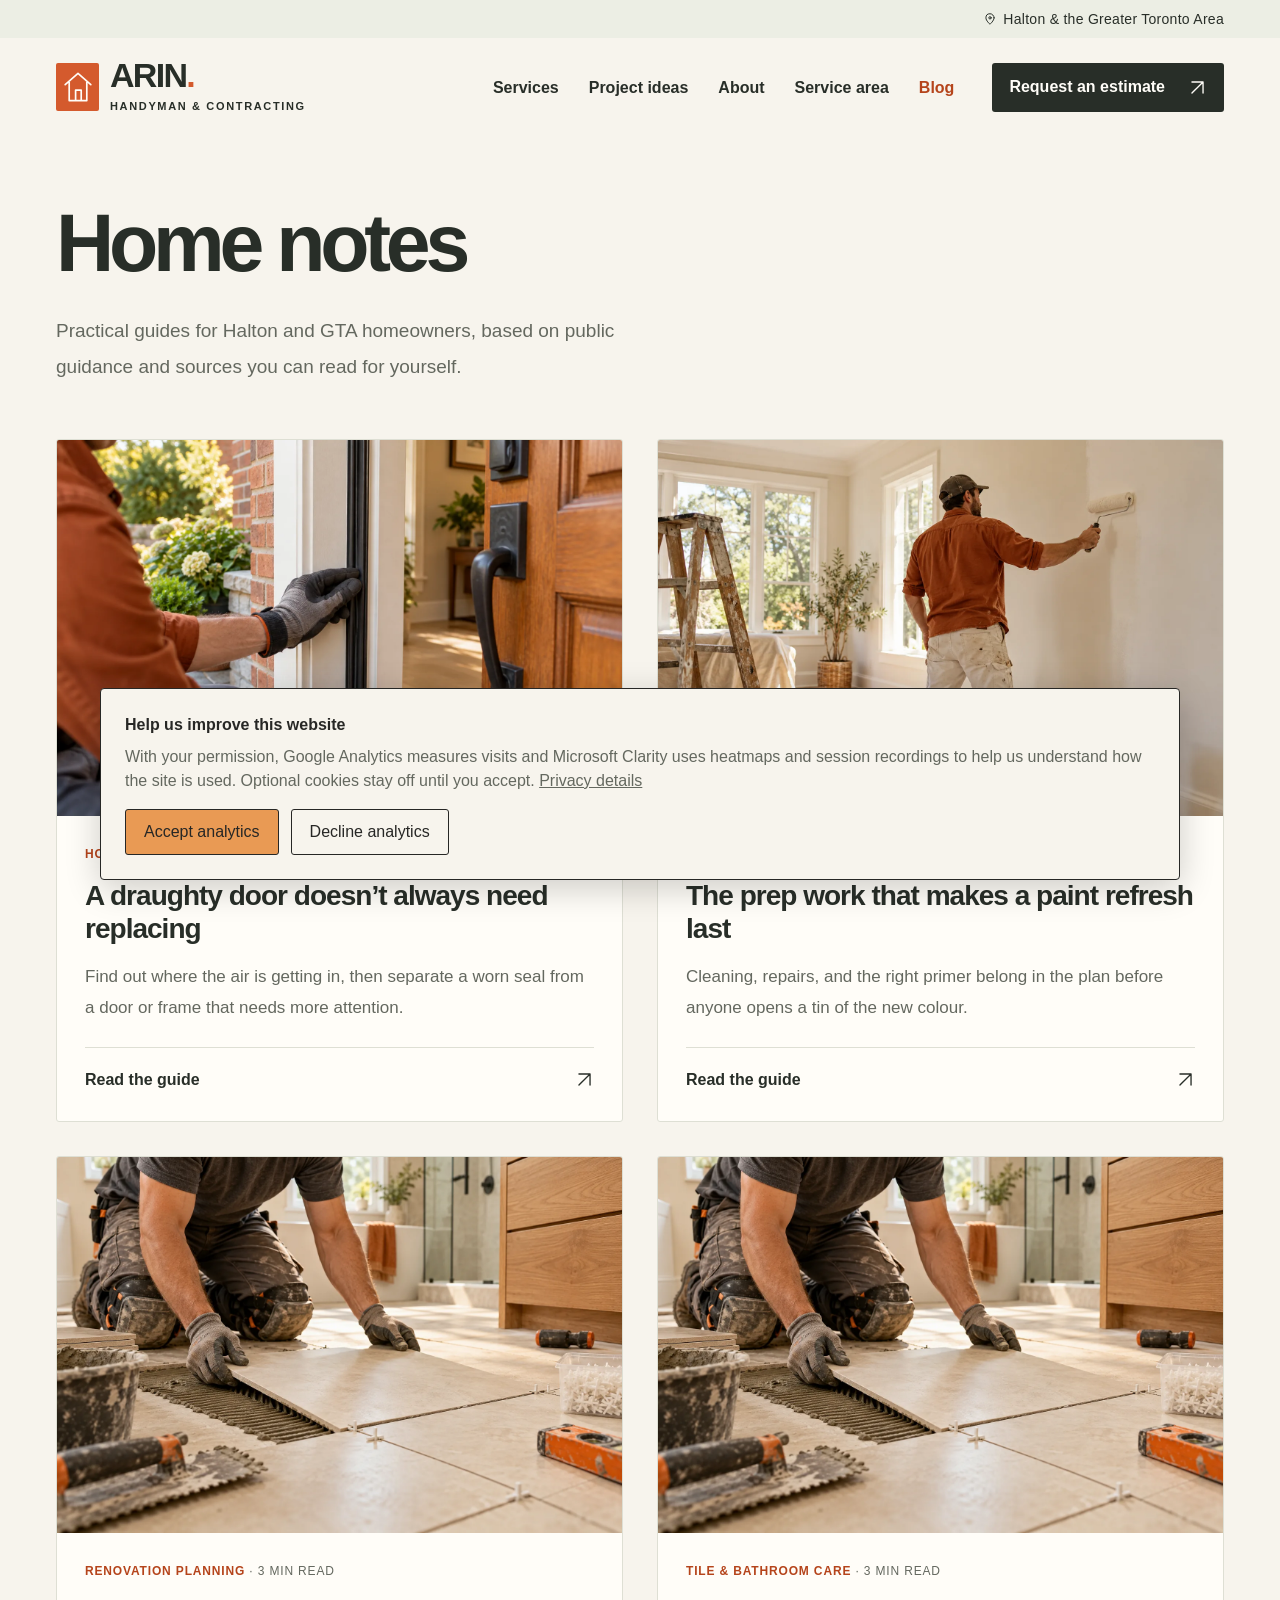
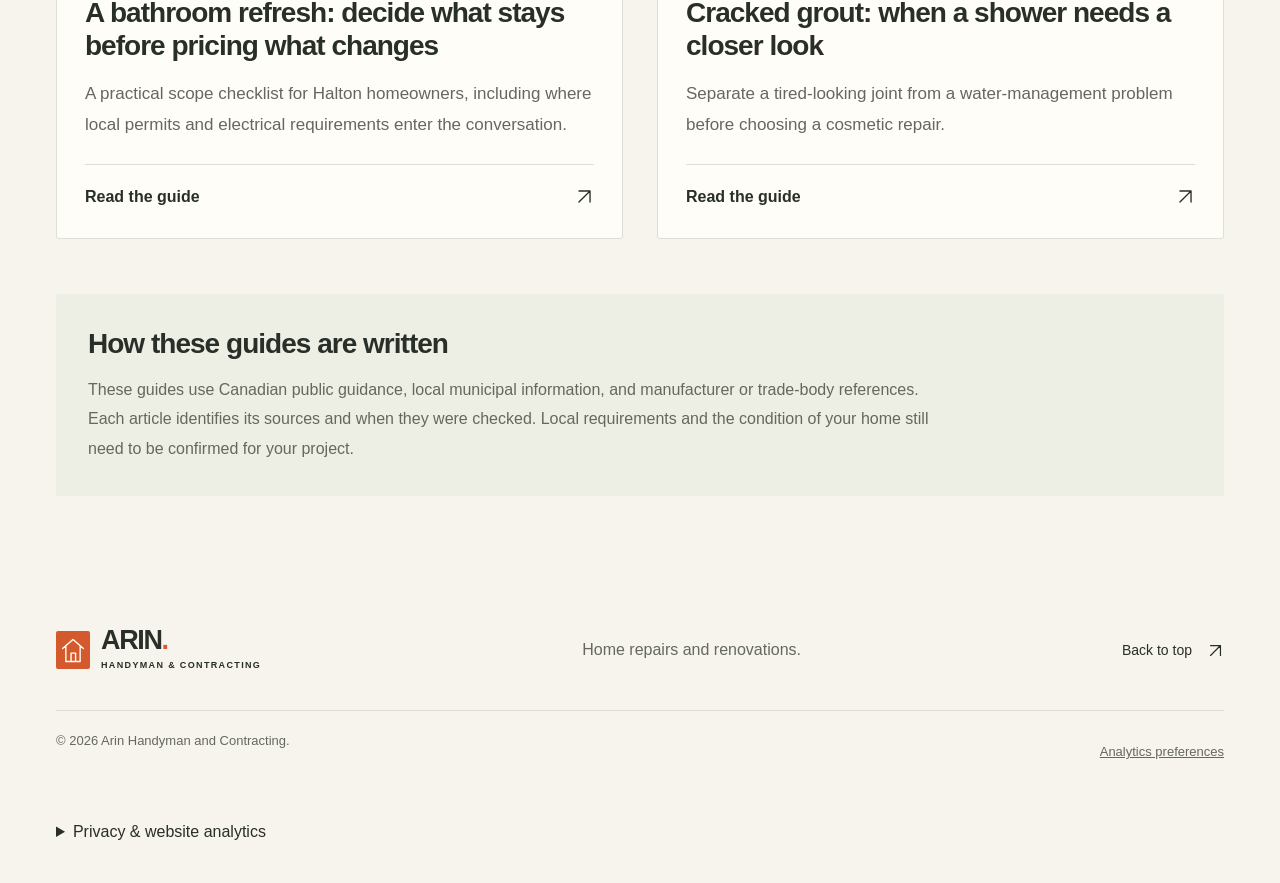
==== commit 5268745e: "Integrate consent-based GA4 and Clarity with verified Search Console" ====
--- a/site/blog/index.html
+++ b/site/blog/index.html
@@ -4,110 +4,114 @@
 <head>
   <meta charset="utf-8"><meta name="viewport" content="width=device-width, initial-scale=1"><meta name="theme-color" content="#f7f4ed">
   <title>Home notes | Arin Handyman and Contracting</title>
-  <meta name="description" content="Practical, researched home repair and renovation guides for homeowners in Halton and the Greater Toronto Area."><link rel="canonical" href="https://ariesyous.github.io/arinwebsite/blog/">
+  <meta name="description" content="Practical, researched home repair and renovation guides for homeowners in Halton and the Greater Toronto Area."><link rel="canonical" href="https://arinhandyman.com/blog/">
   <link rel="sitemap" type="application/xml" href="../sitemap.xml"><link rel="describedby" type="text/plain" href="../llms.txt">
   <meta property="og:type" content="website"><meta property="og:locale" content="en_CA"><meta property="og:site_name" content="Arin Handyman and Contracting">
-  <meta property="og:title" content="Home notes"><meta property="og:description" content="Practical, researched home repair and renovation guides for homeowners in Halton and the Greater Toronto Area."><meta property="og:url" content="https://ariesyous.github.io/arinwebsite/blog/">
-  <meta property="og:image" content="https://ariesyous.github.io/arinwebsite/assets/social-preview-v4.jpg"><meta property="og:image:secure_url" content="https://ariesyous.github.io/arinwebsite/assets/social-preview-v4.jpg"><meta property="og:image:type" content="image/jpeg"><meta property="og:image:width" content="1200"><meta property="og:image:height" content="630">
+  <meta property="og:title" content="Home notes"><meta property="og:description" content="Practical, researched home repair and renovation guides for homeowners in Halton and the Greater Toronto Area."><meta property="og:url" content="https://arinhandyman.com/blog/">
+  <meta property="og:image" content="https://arinhandyman.com/assets/social-preview-v4.jpg"><meta property="og:image:secure_url" content="https://arinhandyman.com/assets/social-preview-v4.jpg"><meta property="og:image:type" content="image/jpeg"><meta property="og:image:width" content="1200"><meta property="og:image:height" content="630">
   <meta property="og:image:alt" content="Arin Handyman and Contracting — Home repairs and renovations across Halton and the Greater Toronto Area.">
 
-  <meta name="twitter:card" content="summary_large_image"><meta name="twitter:title" content="Home notes"><meta name="twitter:description" content="Practical, researched home repair and renovation guides for homeowners in Halton and the Greater Toronto Area."><meta name="twitter:image" content="https://ariesyous.github.io/arinwebsite/assets/social-preview-v4.jpg"><meta name="twitter:image:alt" content="Arin Handyman and Contracting — Home repairs and renovations across Halton and the Greater Toronto Area.">
-  <link rel="icon" href="../assets/favicon.svg" type="image/svg+xml"><link rel="stylesheet" href="../styles.css?v=9"><link rel="stylesheet" href="../blog/blog.css?v=3"><script src="../script.js?v=5" defer></script>
-  <script type="application/ld+json">{"@context":"https://schema.org","@type":"Blog","name":"Arin home notes","url":"https://ariesyous.github.io/arinwebsite/blog/","description":"Practical, researched guides to home repairs and renovations.","blogPost":[{"@type":"BlogPosting","headline":"A draughty door doesn’t always need replacing","url":"https://ariesyous.github.io/arinwebsite/blog/draughty-door-repair-or-replace/","datePublished":"2026-10-22","dateModified":"2026-10-22"},{"@type":"BlogPosting","headline":"The prep work that makes a paint refresh last","url":"https://ariesyous.github.io/arinwebsite/blog/paint-preparation-that-lasts/","datePublished":"2026-10-22","dateModified":"2026-10-22"},{"@type":"BlogPosting","headline":"A bathroom refresh: decide what stays before pricing what changes","url":"https://ariesyous.github.io/arinwebsite/blog/bathroom-refresh-planning-halton/","datePublished":"2026-10-22","dateModified":"2026-10-22"},{"@type":"BlogPosting","headline":"Cracked grout: when a shower needs a closer look","url":"https://ariesyous.github.io/arinwebsite/blog/grout-repair-or-shower-leak/","datePublished":"2026-10-22","dateModified":"2026-10-22"}]}</script>
+  <meta name="twitter:card" content="summary_large_image"><meta name="twitter:title" content="Home notes"><meta name="twitter:description" content="Practical, researched home repair and renovation guides for homeowners in Halton and the Greater Toronto Area."><meta name="twitter:image" content="https://arinhandyman.com/assets/social-preview-v4.jpg"><meta name="twitter:image:alt" content="Arin Handyman and Contracting — Home repairs and renovations across Halton and the Greater Toronto Area.">
+  <link rel="icon" href="../assets/favicon.svg" type="image/svg+xml"><link rel="stylesheet" href="../styles.css?v=11"><link rel="stylesheet" href="../blog/blog.css?v=3"><script src="../script.js?v=5" defer></script>
+  <script src="../analytics.js?v=1" defer></script>
+  <script type="application/ld+json">{"@context":"https://schema.org","@type":"Blog","name":"Arin home notes","url":"https://arinhandyman.com/blog/","description":"Practical, researched guides to home repairs and renovations.","blogPost":[{"@type":"BlogPosting","headline":"A draughty door doesn’t always need replacing","url":"https://arinhandyman.com/blog/draughty-door-repair-or-replace/","datePublished":"2026-10-22","dateModified":"2026-10-22"},{"@type":"BlogPosting","headline":"The prep work that makes a paint refresh last","url":"https://arinhandyman.com/blog/paint-preparation-that-lasts/","datePublished":"2026-10-22","dateModified":"2026-10-22"},{"@type":"BlogPosting","headline":"A bathroom refresh: decide what stays before pricing what changes","url":"https://arinhandyman.com/blog/bathroom-refresh-planning-halton/","datePublished":"2026-10-22","dateModified":"2026-10-22"},{"@type":"BlogPosting","headline":"Cracked grout: when a shower needs a closer look","url":"https://arinhandyman.com/blog/grout-repair-or-shower-leak/","datePublished":"2026-10-22","dateModified":"2026-10-22"}]}</script>
 </head>
 <body class="blog-page"><a class="skip-link" href="#main">Skip to content</a>
-<svg
-      class="icon-definitions"
-      xmlns="http://www.w3.org/2000/svg"
-      aria-hidden="true"
-    >
-      <defs>
-        <symbol id="i-arrow" viewBox="0 0 24 24">
-          <path d="M4 12h15M13 5l7 7-7 7" />
-        </symbol>
-        <symbol id="i-diagonal" viewBox="0 0 24 24">
-          <path d="M5 19 19 5M5 5h14v14" />
-        </symbol>
-        <symbol id="i-pin" viewBox="0 0 24 24">
-          <path d="M19 10c0 5-7 11-7 11S5 15 5 10a7 7 0 1 1 14 0Z" />
-          <circle cx="12" cy="10" r="2" />
-        </symbol>
-        <symbol id="i-hammer" viewBox="0 0 32 32">
-          <path d="m5 25 12-12 4 4L9 29zM15 7l6-5 8 8-5 6-4-4-3 3-4-4 3-3z" />
-        </symbol>
-        <symbol id="i-wall" viewBox="0 0 32 32">
-          <path d="M4 5h24v22H4zM4 16h24M15 5v11M11 16v11M23 16v11" />
-        </symbol>
-        <symbol id="i-paint" viewBox="0 0 32 32">
-          <rect x="3" y="4" width="21" height="10" rx="2" />
-          <path d="M24 9h4v11H15v4M12 24h6v6h-6z" />
-        </symbol>
-        <symbol id="i-carpentry" viewBox="0 0 32 32">
-          <path d="M5 27V6h22v21H5zM5 11h22M16 11v16M12 17v4M20 17v4" />
-        </symbol>
-        <symbol id="i-floor" viewBox="0 0 32 32">
-          <path
-            d="m16 3 13 13-13 13L3 16zM9.5 9.5l13 13M9.5 22.5l13-13M6 19l13-13M13 26l13-13"
-          />
-        </symbol>
-        <symbol id="i-framing" viewBox="0 0 32 32">
-          <path d="M4 5h24M4 27h24M7 5v22M13 5v22M19 5v22M25 5v22" />
-        </symbol>
-        <symbol id="i-home" viewBox="0 0 32 32">
-          <path d="M3 15 16 4l13 11M7 12v16h18V12M13 28V18h6v10" />
-        </symbol>
-        <symbol id="i-email" viewBox="0 0 24 24">
-          <rect x="3" y="5" width="18" height="14" rx="2" />
-          <path d="m3 7 9 6 9-6" />
-        </symbol>
-      </defs>
+<svg
+      class="icon-definitions"
+      xmlns="http://www.w3.org/2000/svg"
+      aria-hidden="true"
+    >
+      <defs>
+        <symbol id="i-arrow" viewBox="0 0 24 24">
+          <path d="M4 12h15M13 5l7 7-7 7" />
+        </symbol>
+        <symbol id="i-diagonal" viewBox="0 0 24 24">
+          <path d="M5 19 19 5M5 5h14v14" />
+        </symbol>
+        <symbol id="i-pin" viewBox="0 0 24 24">
+          <path d="M19 10c0 5-7 11-7 11S5 15 5 10a7 7 0 1 1 14 0Z" />
+          <circle cx="12" cy="10" r="2" />
+        </symbol>
+        <symbol id="i-hammer" viewBox="0 0 32 32">
+          <path d="m5 25 12-12 4 4L9 29zM15 7l6-5 8 8-5 6-4-4-3 3-4-4 3-3z" />
+        </symbol>
+        <symbol id="i-wall" viewBox="0 0 32 32">
+          <path d="M4 5h24v22H4zM4 16h24M15 5v11M11 16v11M23 16v11" />
+        </symbol>
+        <symbol id="i-paint" viewBox="0 0 32 32">
+          <rect x="3" y="4" width="21" height="10" rx="2" />
+          <path d="M24 9h4v11H15v4M12 24h6v6h-6z" />
+        </symbol>
+        <symbol id="i-carpentry" viewBox="0 0 32 32">
+          <path d="M5 27V6h22v21H5zM5 11h22M16 11v16M12 17v4M20 17v4" />
+        </symbol>
+        <symbol id="i-floor" viewBox="0 0 32 32">
+          <path
+            d="m16 3 13 13-13 13L3 16zM9.5 9.5l13 13M9.5 22.5l13-13M6 19l13-13M13 26l13-13"
+          />
+        </symbol>
+        <symbol id="i-framing" viewBox="0 0 32 32">
+          <path d="M4 5h24M4 27h24M7 5v22M13 5v22M19 5v22M25 5v22" />
+        </symbol>
+        <symbol id="i-home" viewBox="0 0 32 32">
+          <path d="M3 15 16 4l13 11M7 12v16h18V12M13 28V18h6v10" />
+        </symbol>
+        <symbol id="i-email" viewBox="0 0 24 24">
+          <rect x="3" y="5" width="18" height="14" rx="2" />
+          <path d="m3 7 9 6 9-6" />
+        </symbol>
+        <symbol id="i-phone" viewBox="0 0 24 24">
+          <path d="m6 3 4 5-2 3a15 15 0 0 0 5 5l3-2 5 4-2 3C10 22 2 14 3 5z" />
+        </symbol>
+      </defs>
     </svg>
-<div class="utility-bar">
-      <div class="container utility-content">
-        <span
-          ><svg aria-hidden="true" focusable="false" class="icon tiny">
-            <use href="#i-pin" />
-          </svg>
-          Halton &amp; the Greater Toronto Area</span
-        >
-      </div>
-    </div>
-    <header class="site-header">
-      <div class="container header-inner">
-        <a
-          href="../index.html#home"
-          class="brand"
-          aria-label="Arin Handyman and Contracting home"
-          ><span class="brand-mark" aria-hidden="true"
-            ><svg aria-hidden="true" focusable="false" viewBox="0 0 40 44">
-              <path
-                d="M4 19 20 5l16 14M9 16v23h22V16M17 39V26h7v13"
-              /></svg></span
-          ><span class="brand-type"
-            ><strong>ARIN<span class="brand-dot">.</span></strong
-            ><span>HANDYMAN &amp; CONTRACTING</span></span
-          ></a
-        >
-        <button
-          class="menu-toggle"
-          type="button"
-          aria-expanded="false"
-          aria-controls="primary-navigation"
-          aria-label="Open navigation"
-        >
-          <span></span><span></span>
-        </button>
-        <nav id="primary-navigation" aria-label="Main navigation">
-          <a href="../index.html#services">Services</a
-          ><a href="../index.html#inspiration">Project ideas</a><a href="../index.html#about">About</a
-          ><a href="../index.html#areas">Service area</a><a href="../blog/" aria-current="page">Blog</a
-          ><a class="button button-dark header-cta" href="../index.html#contact"
-            >Request an estimate
-            <svg aria-hidden="true" focusable="false" class="icon">
-              <use href="#i-diagonal" /></svg
-          ></a>
-        </nav>
-      </div>
+<div class="utility-bar">
+      <div class="container utility-content">
+        <span
+          ><svg aria-hidden="true" focusable="false" class="icon tiny">
+            <use href="#i-pin" />
+          </svg>
+          Halton &amp; the Greater Toronto Area</span
+        >
+      </div>
+    </div>
+    <header class="site-header">
+      <div class="container header-inner">
+        <a
+          href="../index.html#home"
+          class="brand"
+          aria-label="Arin Handyman and Contracting home"
+          ><span class="brand-mark" aria-hidden="true"
+            ><svg aria-hidden="true" focusable="false" viewBox="0 0 40 44">
+              <path
+                d="M4 19 20 5l16 14M9 16v23h22V16M17 39V26h7v13"
+              /></svg></span
+          ><span class="brand-type"
+            ><strong>ARIN<span class="brand-dot">.</span></strong
+            ><span>HANDYMAN &amp; CONTRACTING</span></span
+          ></a
+        >
+        <button
+          class="menu-toggle"
+          type="button"
+          aria-expanded="false"
+          aria-controls="primary-navigation"
+          aria-label="Open navigation"
+        >
+          <span></span><span></span>
+        </button>
+        <nav id="primary-navigation" aria-label="Main navigation">
+          <a href="../index.html#services">Services</a
+          ><a href="../index.html#inspiration">Project ideas</a><a href="../index.html#about">About</a
+          ><a href="../index.html#areas">Service area</a><a href="../blog/" aria-current="page">Blog</a
+          ><a class="button button-dark header-cta" href="../index.html#contact"
+            >Request an estimate
+            <svg aria-hidden="true" focusable="false" class="icon">
+              <use href="#i-diagonal" /></svg
+          ></a>
+        </nav>
+      </div>
     </header>
 <main id="main"><section class="container blog-index"><div class="blog-index-heading"><h1>Home notes</h1><p>Practical guides for Halton and GTA homeowners, based on public guidance and sources you can read for yourself.</p></div><div class="blog-grid"><a class="blog-card" href="../blog/draughty-door-repair-or-replace/">
   <div class="blog-card-image"><img src="../assets/door-weatherstripping.webp" alt="A gloved hand checking the weatherstripping on an open exterior door." width="1536" height="1024" loading="lazy"></div>
@@ -125,31 +129,38 @@
   <div class="blog-card-image"><img src="../assets/tiling.webp" alt="Gloved hands positioning an ivory floor tile beside an oak bathroom vanity." width="1536" height="1024" loading="lazy"></div>
   <div class="blog-card-copy"><p class="blog-category">Tile &amp; bathroom care <span>· 3 min read</span></p><h3>Cracked grout: when a shower needs a closer look</h3><p>Separate a tired-looking joint from a water-management problem before choosing a cosmetic repair.</p><span class="blog-read">Read the guide <svg class="icon" aria-hidden="true" focusable="false"><use href="#i-diagonal"/></svg></span></div>
 </a></div><div class="blog-editorial-note"><h2>How these guides are written</h2><p>These guides use Canadian public guidance, local municipal information, and manufacturer or trade-body references. Each article identifies its sources and when they were checked. Local requirements and the condition of your home still need to be confirmed for your project.</p></div></section></main>
-<footer class="site-footer">
-      <div class="container footer-main">
-        <a
-          href="../index.html#home"
-          class="brand footer-brand"
-          aria-label="Arin Handyman and Contracting, back to top"
-          ><span class="brand-mark" aria-hidden="true"
-            ><svg aria-hidden="true" focusable="false" viewBox="0 0 40 44">
-              <path
-                d="M4 19 20 5l16 14M9 16v23h22V16M17 39V26h7v13"
-              /></svg></span
-          ><span class="brand-type"
-            ><strong>ARIN<span class="brand-dot">.</span></strong
-            ><span>HANDYMAN &amp; CONTRACTING</span></span
-          ></a
-        >
-        <p>Home repairs and renovations.</p>
-        <a class="back-top" href="#main"
-          >Back to top
-          <svg aria-hidden="true" focusable="false" class="icon">
-            <use href="#i-diagonal" /></svg
-        ></a>
-      </div>
-      <div class="container footer-bottom">
-        <span>© <span id="year">2026</span> Arin Handyman and Contracting.</span>
-      </div>
+<footer class="site-footer">
+      <div class="container footer-main">
+        <a
+          href="../index.html#home"
+          class="brand footer-brand"
+          aria-label="Arin Handyman and Contracting, back to top"
+          ><span class="brand-mark" aria-hidden="true"
+            ><svg aria-hidden="true" focusable="false" viewBox="0 0 40 44">
+              <path
+                d="M4 19 20 5l16 14M9 16v23h22V16M17 39V26h7v13"
+              /></svg></span
+          ><span class="brand-type"
+            ><strong>ARIN<span class="brand-dot">.</span></strong
+            ><span>HANDYMAN &amp; CONTRACTING</span></span
+          ></a
+        >
+        <p>Home repairs and renovations.</p>
+        <a class="back-top" href="#main"
+          >Back to top
+          <svg aria-hidden="true" focusable="false" class="icon">
+            <use href="#i-diagonal" /></svg
+        ></a>
+      </div>
+      <div class="container footer-bottom">
+        <span>© <span id="year">2026</span> Arin Handyman and Contracting.</span>
+        <button type="button" class="analytics-settings" data-analytics-settings>Analytics preferences</button>
+      </div>
+      <details class="container privacy-details" id="privacy-details">
+        <summary>Privacy &amp; website analytics</summary>
+        <p>Arin Handyman and Contracting uses Google Analytics to understand visits, pages viewed, and traffic sources. With your permission, Microsoft Clarity captures interactions through behavioural metrics, heatmaps, and session replay to help improve this website. These services use cookies and process device, browser, and usage data. Microsoft may also process this data as described in its privacy statement. We do not send enquiry emails or phone conversations to these services.</p>
+        <p>Optional analytics loads only after you select “Accept analytics”. Declining leaves the website fully usable. Your choice is saved in this browser for 180 days; use “Analytics preferences” to change it or withdraw permission. Withdrawing stops future collection and clears this site's analytics cookies; it does not erase data already collected by the providers.</p>
+        <p>Learn how providers use data: <a href="https://policies.google.com/technologies/partner-sites">Google</a> and <a href="https://privacy.microsoft.com/privacystatement">Microsoft</a>. Hosting is provided by GitHub Pages, which may log connection information to operate the site; see <a href="https://docs.github.com/en/site-policy/privacy-policies/github-general-privacy-statement">GitHub’s privacy statement</a>. Questions about this website: <a href="mailto:arin@youssefian.com">arin@youssefian.com</a>.</p>
+      </details>
     </footer>
 </body></html>
--- a/site/styles.css
+++ b/site/styles.css
@@ -1,1441 +1,1489 @@
-@charset "UTF-8";
-:root {
-  --cream: #f7f4ed;
-  --paper: #fffdf8;
-  --ink: #282e28;
-  --muted: #64685f;
-  --orange: #d45a2d;
-  --orange-dark: #b5441b;
-  --line: #dedfd4;
-  --green: #263d32;
-  --body-font: "Segoe UI", Arial, Helvetica, sans-serif;
-  --display-font: Arial, Helvetica, sans-serif;
-}
-* {
-  box-sizing: border-box;
-}
-html {
-  scroll-behavior: smooth;
-  scroll-padding-top: 110px;
-}
-body {
-  margin: 0;
-  background: var(--cream);
-  color: var(--ink);
-  font-family: var(--body-font);
-  font-size: 18px;
-  line-height: 1.6;
-}
-a {
-  color: inherit;
-  text-decoration: none;
-}
-button,
-input,
-select,
-textarea {
-  font: inherit;
-}
-button,
-a,
-input,
-select,
-textarea {
-  -webkit-tap-highlight-color: transparent;
-}
-button {
-  cursor: pointer;
-}
-img {
-  display: block;
-  max-width: 100%;
-  height: auto;
-}
-svg {
-  fill: none;
-  stroke: currentColor;
-  stroke-width: 1.7;
-  stroke-linecap: round;
-  stroke-linejoin: round;
-}
-.icon {
-  width: 23px;
-  height: 23px;
-  flex-shrink: 0;
-}
-.tiny {
-  width: 14px;
-  height: 14px;
-}
-.icon-definitions {
-  position: absolute;
-  width: 0;
-  height: 0;
-  overflow: hidden;
-}
-a:focus-visible,
-button:focus-visible,
-input:focus-visible,
-select:focus-visible,
-textarea:focus-visible,
-[tabindex]:focus-visible {
-  outline: 3px solid var(--orange);
-  outline-offset: 5px;
-}
-::selection {
-  background: #f1c1a5;
-  color: var(--ink);
-}
-.container {
-  width: min(1304px, calc(100% - 112px));
-  margin-inline: auto;
-}
-.section {
-  padding-block: 105px;
-}
-h1,
-h2,
-h3,
-p {
-  margin: 0;
-}
-h1,
-h2,
-h3 {
-  font-family: var(--display-font);
-}
-h1,
-h2 {
-  font-weight: 700;
-  letter-spacing: -0.065em;
-  line-height: 1.03;
-}
-h1 {
-  font-size: clamp(58px, 6.3vw, 91px);
-}
-h2 {
-  font-size: clamp(40px, 4.05vw, 58px);
-}
-h3 {
-  line-height: 1.25;
-  letter-spacing: -0.035em;
-}
-p {
-  color: var(--muted);
-}
-.orange {
-  color: var(--orange);
-}
-.serif {
-  font-family: Georgia, "Times New Roman", serif;
-  font-style: italic;
-  font-weight: 400;
-  letter-spacing: -0.055em;
-}
-.eyebrow {
-  font-size: 13px;
-  line-height: 1.5;
-  letter-spacing: 0.12em;
-  font-weight: 700;
-  color: var(--ink);
-  margin-bottom: 23px;
-}
-.button {
-  display: inline-flex;
-  align-items: center;
-  justify-content: space-between;
-  gap: 28px;
-  min-height: 52px;
-  max-width: 100%;
-  padding: 16px 22px;
-  border: 0;
-  border-radius: 3px;
-  font-size: 16px;
-  font-weight: 650;
-  line-height: 1.4;
-  transition:
-    background 0.2s,
-    transform 0.2s;
-}
-.button .icon {
-  width: 19px;
-  height: 19px;
-}
-.button:hover {
-  transform: translateY(-2px);
-}
-.button-orange {
-  background: var(--orange-dark);
-  color: #fffdf8;
-}
-.button-orange:hover {
-  background: #943a1a;
-}
-.button-dark {
-  background: var(--ink);
-  color: var(--paper);
-}
-.button-dark:hover {
-  background: var(--green);
-}
-.button-cream {
-  background: var(--cream);
-  color: var(--ink);
-}
-.button-cream:hover {
-  background: #e8e5da;
-}
-.text-link {
-  display: inline-flex;
-  align-items: center;
-  gap: 20px;
-  font-weight: 600;
-  font-size: 16px;
-}
-.text-link:hover {
-  color: var(--orange-dark);
-}
-.skip-link {
-  position: fixed;
-  top: 10px;
-  left: 10px;
-  z-index: 100;
-  background: var(--ink);
-  color: #fff;
-  padding: 12px 20px;
-  transform: translateY(-150%);
-}
-.skip-link:focus {
-  transform: none;
-}
-.utility-bar {
-  background: #eceee4;
-  font-size: 14px;
-  letter-spacing: 0.02em;
-}
-.utility-content {
-  min-height: 35px;
-  padding-block: 8px;
-  display: flex;
-  flex-wrap: wrap;
-  gap: 4px 20px;
-  align-items: center;
-  justify-content: flex-end;
-}
-.utility-content > span:last-child {
-  display: flex;
-  align-items: center;
-  gap: 6px;
-}
-.site-header {
-  background: var(--cream);
-  position: sticky;
-  top: 0;
-  z-index: 30;
-  border-bottom: 1px solid transparent;
-  transition: border-color 0.2s;
-}
-.site-header.scrolled {
-  border-bottom-color: var(--line);
-}
-.header-inner {
-  display: flex;
-  align-items: center;
-  justify-content: space-between;
-  min-height: 98px;
-}
-.brand {
-  display: flex;
-  align-items: center;
-  gap: 11px;
-  flex-shrink: 0;
-}
-.brand-mark {
-  background: var(--orange);
-  color: var(--paper);
-  height: 48px;
-  width: 43px;
-  display: grid;
-  place-items: center;
-  border-radius: 2px;
-}
-.brand-mark svg {
-  width: 32px;
-  height: 36px;
-  stroke-width: 2.1;
-}
-.brand-type {
-  display: flex;
-  flex-direction: column;
-}
-.brand-type strong {
-  font-family: Arial, Helvetica, sans-serif;
-  font-size: 34px;
-  letter-spacing: -0.05em;
-  font-weight: 800;
-  line-height: 0.96;
-}
-.brand-dot {
-  color: var(--orange);
-}
-.brand-type > span {
-  font-size: 11px;
-  letter-spacing: 0.15em;
-  font-weight: 700;
-  margin-top: 7px;
-}
-.header-inner nav {
-  display: flex;
-  align-items: center;
-  gap: 30px;
-  font-size: 16px;
-  font-weight: 600;
-}
-.header-inner nav > a:not(.button) {
-  padding: 16px 0;
-  position: relative;
-}
-.header-inner nav > a:not(.button):after {
-  content: "";
-  height: 1px;
-  background: var(--orange);
-  position: absolute;
-  bottom: 11px;
-  left: 0;
-  width: 0;
-  transition: width 0.2s;
-}
-.header-inner nav > a:hover:after {
-  width: 100%;
-}
-.header-cta {
-  margin-left: 8px;
-  font-size: 16px;
-  min-height: 45px;
-  padding: 13px 17px;
-  gap: 23px;
-}
-.menu-toggle {
-  display: none;
-}
-.hero {
-  display: grid;
-  grid-template-columns: 1.02fr 1fr;
-  align-items: center;
-  gap: 32px;
-  padding-top: 25px;
-  padding-bottom: 62px;
-  min-height: 650px;
-}
-.hero-copy {
-  padding-block: 38px;
-  position: relative;
-  z-index: 1;
-  min-width: 0;
-}
-.hero .eyebrow {
-  font-size: 12px;
-  letter-spacing: 0.09em;
-  display: flex;
-  align-items: center;
-  gap: 10px;
-  margin-bottom: 28px;
-}
-.little-line {
-  height: 2px;
-  width: 23px;
-  background: var(--orange);
-  flex-shrink: 0;
-}
-.hero h1 {
-  margin-left: -5px;
-  line-height: 1.04;
-}
-.hero-description {
-  max-width: 355px;
-  font-size: 18px;
-  line-height: 1.8;
-  margin: 26px 0 30px;
-}
-.hero .button {
-  min-height: 57px;
-  gap: 26px;
-}
-.hero-visual {
-  position: relative;
-  align-self: stretch;
-  min-height: 540px;
-  min-width: 0;
-  margin-right: 16px;
-  background: #d7c9b4;
-  border-radius: 3px;
-}
-.hero-visual > img {
-  width: 100%;
-  height: 100%;
-  object-fit: cover;
-  object-position: 61% center;
-  border-radius: 3px;
-  position: absolute;
-}
-.section-heading {
-  display: flex;
-  justify-content: space-between;
-  align-items: flex-end;
-  gap: 50px;
-  margin-bottom: 48px;
-}
-.section-heading > p {
-  font-size: 17px;
-  line-height: 1.8;
-  max-width: 330px;
-  margin-bottom: 4px;
-}
-.services-grid {
-  display: grid;
-  grid-template-columns: repeat(3, 1fr);
-  border-top: 1px solid var(--line);
-  border-left: 1px solid var(--line);
-}
-.service-card {
-  border-right: 1px solid var(--line);
-  border-bottom: 1px solid var(--line);
-  padding: 29px 30px 26px;
-  display: flex;
-  flex-direction: column;
-  transition: background 0.2s;
-}
-.service-card:hover {
-  background: #eeeee3;
-}
-.service-card-top {
-  display: flex;
-  align-items: center;
-  justify-content: space-between;
-  margin-bottom: 31px;
-}
-.service-icon {
-  width: 34px;
-  height: 34px;
-  color: var(--orange);
-  stroke-width: 1.3;
-}
-.service-card h3 {
-  font-size: 24px;
-  margin-bottom: 12px;
-}
-.service-card p {
-  font-size: 17px;
-  line-height: 1.85;
-  max-width: 300px;
-  margin-bottom: 25px;
-}
-.service-link {
-  display: flex;
-  justify-content: space-between;
-  align-items: center;
-  gap: 12px;
-  font-size: 16px;
-  font-weight: 650;
-  margin-top: auto;
-}
-.service-link .icon {
-  width: 18px;
-  height: 18px;
-}
-.service-link:hover {
-  color: var(--orange-dark);
-}
-.services-footer {
-  display: flex;
-  align-items: center;
-  justify-content: space-between;
-  gap: 20px;
-  padding-top: 24px;
-  font-size: 16px;
-  color: var(--muted);
-}
-.services-footer .text-link {
-  font-size: 16px;
-}
-.approach {
-  background: var(--green);
-  color: var(--cream);
-  position: relative;
-  overflow: hidden;
-}
-.approach-inner {
-  display: grid;
-  grid-template-columns: 1fr 1fr;
-  gap: 100px;
-  padding-block: 80px;
-  position: relative;
-  z-index: 1;
-}
-.approach .eyebrow {
-  color: #c4cbb8;
-  font-size: 12px;
-}
-.approach h2 {
-  font-size: 48px;
-}
-.approach-intro > p:not(.eyebrow) {
-  color: #c1cabc;
-  font-size: 17px;
-  line-height: 1.85;
-  margin-top: 23px;
-  margin-bottom: 27px;
-}
-.approach .button {
-  font-size: 16px;
-  min-height: 48px;
-  padding: 14px 19px;
-  gap: 31px;
-}
-.steps {
-  list-style: none;
-  padding: 0;
-  margin: 0;
-  display: flex;
-  flex-direction: column;
-  justify-content: center;
-}
-.steps li {
-  display: flex;
-  gap: 22px;
-  padding: 26px 0;
-  border-top: 1px solid #ffffff29;
-}
-.steps li:last-child {
-  border-bottom: 1px solid #ffffff29;
-}
-.step-number {
-  color: #e79871;
-  font-size: 14px;
-  padding-top: 4px;
-}
-.steps h3 {
-  font-size: 23px;
-  letter-spacing: -0.025em;
-  margin-bottom: 9px;
-}
-.steps p {
-  color: #c1cabc;
-  font-size: 16px;
-  line-height: 1.8;
-  max-width: 330px;
-}
-.inspiration {
-  padding-bottom: 82px;
-}
-.projects-grid {
-  display: grid;
-  grid-template-columns: repeat(3, minmax(0, 1fr));
-  gap: 42px 24px;
-}
-.project-image {
-  position: relative;
-  aspect-ratio: 4/3;
-  background: #ddd8cb;
-  overflow: hidden;
-  border-radius: 2px;
-}
-.project-image > img {
-  width: 100%;
-  height: 100%;
-  object-fit: cover;
-  transition: transform 0.5s;
-}
-.project-image:hover > img {
-  transform: scale(1.035);
-}
-.project h3 {
-  font-size: 22px;
-  line-height: 1.4;
-  margin-top: 16px;
-}
-.about-section {
-  background: #edeee4;
-  padding-block: 83px;
-}
-.about-inner {
-  display: grid;
-  grid-template-columns: 1fr 1fr;
-  gap: 100px;
-  align-items: start;
-}
-.about-inner h2 {
-  font-size: 45px;
-  margin-bottom: 26px;
-}
-.about-copy > p:not(.eyebrow) {
-  font-size: 17px;
-  line-height: 1.85;
-  margin-bottom: 17px;
-}
-.about-copy .text-link {
-  margin-top: 8px;
-  font-size: 16px;
-}
-.areas-section {
-  display: grid;
-  grid-template-columns: 1fr 1fr;
-  gap: 100px;
-  align-items: center;
-}
-.areas-copy > p:not(.eyebrow) {
-  font-size: 17px;
-  line-height: 1.9;
-  max-width: 350px;
-  margin-top: 23px;
-}
-.areas-copy .area-question {
-  font-size: 16px !important;
-  margin-top: 23px !important;
-}
-.area-question a {
-  border-bottom: 1px solid #b4b8a9;
-}
-.area-question a:hover {
-  color: var(--orange-dark);
-}
-.areas-panel {
-  background: #edeee4;
-  padding: 27px 30px 21px;
-  border-radius: 3px;
-}
-.areas-panel-title {
-  display: flex;
-  align-items: center;
-  gap: 11px;
-  font-size: 12px;
-  letter-spacing: 0.09em;
-  font-weight: 650;
-  border-bottom: 1px solid #d5d8ca;
-  padding-bottom: 17px;
-}
-.areas-panel-title > .icon {
-  color: var(--orange);
-  height: 19px;
-  width: 19px;
-}
-.city-list {
-  display: grid;
-  grid-template-columns: 1fr 1fr;
-  column-gap: 28px;
-  list-style: none;
-  padding: 0;
-  margin: 14px 0 17px;
-}
-.city-list li {
-  display: flex;
-  justify-content: space-between;
-  align-items: center;
-  border-bottom: 1px solid #d5d8ca;
-  padding: 14px 0;
-  font-size: 21px;
-  font-weight: 550;
-  letter-spacing: -0.03em;
-}
-.contact-section {
-  background: var(--ink);
-  color: var(--cream);
-  padding-block: 85px;
-}
-.contact-inner {
-  display: grid;
-  grid-template-columns: 0.9fr 1.1fr;
-  gap: 100px;
-  align-items: start;
-}
-.contact-copy {
-  min-width: 0;
-  padding-top: 10px;
-}
-.contact-copy .eyebrow {
-  color: #d6d6c6;
-  font-size: 13px;
-}
-.contact-copy h2 {
-  font-size: clamp(60px, 6vw, 87px);
-  line-height: 0.98;
-  letter-spacing: -0.055em;
-}
-.contact-copy h2 .orange {
-  color: #f28b58;
-}
-.contact-copy > p:not(.eyebrow) {
-  color: #c5c8bd;
-  font-size: 17px;
-  line-height: 1.85;
-  margin: 28px 0 37px;
-}
-.contact-detail {
-  display: flex;
-  align-items: center;
-  gap: 16px;
-  margin-top: 25px;
-  font-size: 17px;
-}
-.contact-detail > .icon {
-  width: 22px;
-  height: 22px;
-  color: #e9956b;
-}
-.contact-detail > div {
-  display: flex;
-  flex-direction: column;
-  gap: 4px;
-  min-width: 0;
-}
-.contact-detail-label {
-  font-size: 12px;
-  letter-spacing: 0.12em;
-  color: #b5bdac;
-}
-.contact-card {
-  min-width: 0;
-  background: var(--cream);
-  color: var(--ink);
-  border-radius: 3px;
-  padding: 32px;
-}
-.contact-email {
-  font-size: clamp(20px, 2vw, 26px);
-  letter-spacing: -0.025em;
-  overflow-wrap: anywhere;
-  text-decoration: underline;
-  text-underline-offset: 5px;
-}
-.contact-email:hover {
-  color: #f5b18c;
-}
-.contact-card h3 {
-  font-size: 26px;
-  line-height: 1.2;
-}
-.contact-intro {
-  margin-top: 18px;
-  font-size: 17px;
-  line-height: 1.8;
-}
-.contact-checklist {
-  padding-left: 23px;
-  margin-block: 24px;
-}
-.contact-checklist li {
-  margin-block: 13px;
-  padding-left: 4px;
-}
-.contact-button {
-  width: 100%;
-}
-.contact-help {
-  font-size: 14px;
-  line-height: 1.7;
-  margin-top: 16px;
-}
-.site-footer {
-  background: var(--cream);
-}
-.footer-main {
-  display: flex;
-  align-items: center;
-  justify-content: space-between;
-  gap: 30px;
-  padding-block: 37px;
-}
-.footer-brand .brand-mark {
-  height: 38px;
-  width: 34px;
-}
-.footer-brand .brand-mark svg {
-  height: 29px;
-  width: 26px;
-}
-.footer-brand .brand-type strong {
-  font-size: 27px;
-}
-.footer-brand .brand-type > span {
-  font-size: 9px;
-  margin-top: 5px;
-}
-.footer-main > p {
-  font-size: 16px;
-}
-.back-top {
-  display: flex;
-  align-items: center;
-  gap: 15px;
-  font-size: 14px;
-}
-.back-top .icon {
-  width: 17px;
-  height: 17px;
-}
-.footer-bottom {
-  flex-wrap: wrap;
-  border-top: 1px solid var(--line);
-  padding-block: 20px;
-  display: flex;
-  justify-content: space-between;
-  gap: 20px;
-  font-size: 13px;
-  color: var(--muted);
-}
-@media (min-width: 1500px) {
-  .hero {
-    gap: 65px;
-  }
-  .hero-visual {
-    min-height: 580px;
-  }
-  .hero {
-    padding-top: 35px;
-    padding-bottom: 75px;
-  }
-  .hero-description {
-    font-size: 18px;
-    max-width: 385px;
-  }
-}
-@media (max-width: 1150px) {
-  .container {
-    width: calc(100% - 72px);
-  }
-  .header-inner nav {
-    gap: 20px;
-  }
-  .header-cta {
-    gap: 14px;
-    margin-left: 0;
-  }
-  .hero {
-    min-height: 590px;
-  }
-  .hero-visual {
-    min-height: 485px;
-  }
-  .hero .eyebrow {
-    font-size: 12px;
-  }
-  .hero h1 {
-    font-size: clamp(53px, 6.5vw, 77px);
-  }
-  .hero-description {
-    font-size: 17px;
-    max-width: 315px;
-  }
-  .hero .button {
-    font-size: 16px;
-    gap: 17px;
-    padding-inline: 18px;
-  }
-  .section {
-    padding-block: 82px;
-  }
-  .service-card {
-    padding: 25px;
-  }
-  .service-card h3 {
-    font-size: 22px;
-  }
-  .approach-inner,
-  .about-inner,
-  .areas-section,
-  .contact-inner {
-    gap: 60px;
-  }
-  .approach h2 {
-    font-size: 42px;
-  }
-  .about-inner h2 {
-    font-size: 40px;
-  }
-  .projects-grid {
-    gap: 38px 19px;
-  }
-  .project h3 {
-    font-size: 20px;
-  }
-  .contact-card {
-    padding: 27px;
-  }
-  .contact-copy h2 {
-    font-size: 72px;
-  }
-}
-@media (max-width: 900px) {
-  .container {
-    width: calc(100% - 48px);
-  }
-  .header-inner {
-    min-height: 82px;
-  }
-  .header-inner nav {
-    gap: 16px;
-    font-size: 14px;
-  }
-  .brand-type strong {
-    font-size: 29px;
-  }
-  .brand-mark {
-    height: 42px;
-    width: 37px;
-  }
-  .brand-mark svg {
-    width: 28px;
-    height: 32px;
-  }
-  .brand-type > span {
-    font-size: 9.5px;
-  }
-  .header-cta {
-    font-size: 13px;
-    padding: 12px;
-    gap: 10px;
-    min-height: 40px;
-  }
-  .header-cta .icon {
-    width: 15px;
-    height: 15px;
-  }
-  .hero {
-    gap: 18px;
-    min-height: 530px;
-    padding-top: 16px;
-    padding-bottom: 42px;
-  }
-  .hero h1 {
-    font-size: clamp(46px, 6.4vw, 60px);
-  }
-  .hero .eyebrow {
-    font-size: 11px;
-    gap: 6px;
-    margin-bottom: 22px;
-  }
-  .hero .little-line {
-    width: 15px;
-  }
-  .hero-visual {
-    min-height: 435px;
-    margin-right: 12px;
-  }
-  .hero-description {
-    font-size: 16px;
-    margin-block: 22px 25px;
-    max-width: 265px;
-  }
-  .hero .button {
-    font-size: 14px;
-    gap: 15px;
-    min-height: 48px;
-    padding: 14px;
-  }
-  .section-heading {
-    gap: 35px;
-  }
-  .section-heading > p {
-    font-size: 16px;
-    max-width: 245px;
-  }
-  .eyebrow {
-    font-size: 12px;
-  }
-  .section {
-    padding-block: 70px;
-  }
-  .services-grid {
-    grid-template-columns: repeat(2, 1fr);
-  }
-  .service-card h3 {
-    font-size: 24px;
-  }
-  .service-card p {
-    font-size: 17px;
-  }
-  .service-link {
-    font-size: 16px;
-  }
-  .service-card-top {
-    margin-bottom: 25px;
-  }
-  .approach-inner {
-    gap: 40px;
-    padding-block: 65px;
-  }
-  .approach h2 {
-    font-size: 36px;
-  }
-  .approach-intro > p:not(.eyebrow) {
-    font-size: 16px;
-  }
-  .steps h3 {
-    font-size: 20px;
-  }
-  .steps p {
-    font-size: 16px;
-  }
-  .steps li {
-    gap: 15px;
-    padding-block: 21px;
-  }
-  .projects-grid {
-    grid-template-columns: repeat(2, minmax(0, 1fr));
-    gap: 34px 20px;
-  }
-  .project h3 {
-    font-size: 19px;
-  }
-  .about-inner {
-    gap: 40px;
-  }
-  .about-section {
-    padding-block: 65px;
-  }
-  .about-inner h2 {
-    font-size: 34px;
-  }
-  .about-copy > p:not(.eyebrow) {
-    font-size: 16px;
-  }
-  .areas-section {
-    gap: 40px;
-  }
-  .areas-copy h2 {
-    font-size: 38px;
-  }
-  .areas-panel {
-    padding: 22px;
-  }
-  .areas-panel-title {
-    font-size: 11px;
-    gap: 7px;
-  }
-  .city-list {
-    column-gap: 20px;
-  }
-  .city-list li {
-    font-size: 18px;
-  }
-  .contact-inner {
-    gap: 35px;
-    grid-template-columns: 0.85fr 1.15fr;
-  }
-  .contact-copy h2 {
-    font-size: 62px;
-  }
-  .contact-copy > p:not(.eyebrow) {
-    font-size: 16px;
-  }
-  .contact-card {
-    padding: 23px;
-  }
-  .contact-detail {
-    font-size: 16px;
-    gap: 12px;
-  }
-  .contact-detail-label {
-    font-size: 11px;
-  }
-  .footer-bottom {
-    font-size: 12px;
-  }
-}
-@media (max-width: 1100px) {
-  .menu-toggle {
-    display: flex;
-    flex-direction: column;
-    align-items: center;
-    justify-content: center;
-    gap: 6px;
-    width: 44px;
-    height: 44px;
-    background: none;
-    border: 1px solid var(--line);
-    border-radius: 2px;
-    color: var(--ink);
-  }
-  .menu-toggle span {
-    width: 19px;
-    height: 1.5px;
-    background: currentColor;
-    transition: transform 0.2s;
-  }
-  .menu-toggle[aria-expanded="true"] span:first-child {
-    transform: translateY(3.75px) rotate(45deg);
-  }
-  .menu-toggle[aria-expanded="true"] span:last-child {
-    transform: translateY(-3.75px) rotate(-45deg);
-  }
-  .header-inner nav {
-    display: none;
-    position: absolute;
-    top: 100%;
-    left: 0;
-    right: 0;
-    background: var(--cream);
-    padding: 14px 20px 23px;
-    box-shadow: 0 12px 20px #21271d12;
-    border-bottom: 1px solid var(--line);
-    font-size: 18px;
-    align-items: stretch;
-    gap: 0;
-  }
-  .header-inner nav.open {
-    display: flex;
-    flex-direction: column;
-  }
-  .header-inner nav > a:not(.button) {
-    padding: 13px 0;
-    border-top: 1px solid var(--line);
-  }
-  .header-inner nav > a:after {
-    display: none;
-  }
-  .header-cta {
-    margin-top: 10px;
-    font-size: 16px;
-    padding: 14px 17px;
-    min-height: 46px;
-  }
-  .header-cta .icon {
-    width: 18px;
-    height: 18px;
-  }
-}
-@media (max-width: 680px) {
-  html {
-    scroll-padding-top: 85px;
-  }
-  .container {
-    width: calc(100% - 40px);
-  }
-  .utility-content {
-    min-height: 35px;
-    font-size: 12px;
-  }
-  .utility-content > span:first-child {
-    font-size: 12px;
-  }
-  .utility-content .tiny {
-    width: 11px;
-    height: 11px;
-  }
-  .header-inner {
-    min-height: 76px;
-  }
-  .brand-type strong {
-    font-size: 29px;
-  }
-  .brand-mark {
-    height: 41px;
-    width: 36px;
-  }
-  .brand-type > span {
-    font-size: 9.5px;
-  }
-  .hero {
-    grid-template-columns: 1fr;
-    gap: 5px;
-    padding-top: 9px;
-    padding-bottom: 41px;
-    min-height: auto;
-  }
-  .hero-copy {
-    padding: 24px 0 25px;
-  }
-  .hero .eyebrow {
-    font-size: 11px;
-    letter-spacing: 0.075em;
-    gap: 8px;
-    margin-bottom: 25px;
-  }
-  .hero h1 {
-    font-size: clamp(48px, 12vw, 75px);
-    line-height: 1.02;
-    margin-left: -2px;
-    letter-spacing: -0.065em;
-  }
-  .hero-description {
-    font-size: 17px;
-    max-width: 330px;
-    line-height: 1.8;
-    margin: 22px 0 24px;
-  }
-  .hero .button {
-    font-size: 16px;
-    padding: 16px 19px;
-    min-height: 52px;
-    gap: 16px;
-  }
-  .hero-visual {
-    height: auto;
-    min-height: 0;
-    aspect-ratio: 1.16;
-    margin-right: 11px;
-    margin-top: 3px;
-  }
-  .hero-visual > img {
-    object-position: 60% center;
-  }
-  .section {
-    padding-block: 60px;
-  }
-  h2 {
-    font-size: 39px;
-  }
-  .eyebrow {
-    font-size: 12px;
-    margin-bottom: 19px;
-  }
-  .section-heading {
-    display: block;
-    margin-bottom: 32px;
-  }
-  .section-heading > p {
-    font-size: 16px;
-    margin-top: 21px;
-    max-width: 310px;
-  }
-  .services-grid {
-    grid-template-columns: 1fr 1fr;
-  }
-  .service-card {
-    padding: 21px 17px;
-  }
-  .service-card-top {
-    margin-bottom: 23px;
-  }
-  .service-icon {
-    width: 29px;
-    height: 29px;
-  }
-  .service-card h3 {
-    font-size: 20px;
-    line-height: 1.25;
-    margin-bottom: 11px;
-  }
-  .service-card p {
-    font-size: 16px;
-    line-height: 1.8;
-    margin-bottom: 20px;
-  }
-  .service-link {
-    font-size: 13px;
-    line-height: 1.5;
-    gap: 8px;
-    min-height: 30px;
-  }
-  .service-link .icon {
-    width: 15px;
-    height: 15px;
-  }
-  .services-footer {
-    align-items: flex-start;
-    flex-direction: column;
-    gap: 9px;
-    font-size: 14px;
-    padding-top: 21px;
-  }
-  .services-footer .text-link {
-    font-size: 14px;
-  }
-  .approach-inner {
-    grid-template-columns: 1fr;
-    gap: 33px;
-    padding-block: 58px;
-  }
-  .approach .eyebrow {
-    font-size: 12px;
-  }
-  .approach h2 {
-    font-size: 40px;
-  }
-  .approach-intro > p:not(.eyebrow) {
-    font-size: 16px;
-    margin-block: 22px 24px;
-  }
-  .approach .button {
-    font-size: 16px;
-    min-height: 48px;
-  }
-  .steps li {
-    padding-block: 22px;
-    gap: 20px;
-  }
-  .steps h3 {
-    font-size: 22px;
-  }
-  .steps p {
-    font-size: 16px;
-    max-width: 100%;
-  }
-  .step-number {
-    font-size: 13px;
-  }
-  .projects-grid {
-    grid-template-columns: 1fr;
-    gap: 31px;
-  }
-  .project .project-image {
-    aspect-ratio: 1.2;
-  }
-  .project h3 {
-    font-size: 21px;
-  }
-  .about-section {
-    padding-block: 55px;
-  }
-  .about-inner {
-    grid-template-columns: 1fr;
-    gap: 0;
-  }
-  .about-inner h2 {
-    font-size: 38px;
-    margin-bottom: 23px;
-  }
-  .about-copy > p:not(.eyebrow) {
-    font-size: 17px;
-    line-height: 1.85;
-  }
-  .about-copy .text-link {
-    font-size: 16px;
-  }
-  .areas-section {
-    grid-template-columns: 1fr;
-    gap: 30px;
-  }
-  .areas-copy h2 {
-    font-size: 39px;
-  }
-  .areas-copy > p:not(.eyebrow) {
-    font-size: 17px;
-    max-width: 310px;
-    margin-top: 20px;
-  }
-  .areas-copy .area-question {
-    font-size: 16px !important;
-  }
-  .areas-panel {
-    padding: 25px;
-  }
-  .areas-panel-title {
-    font-size: 12px;
-    gap: 10px;
-  }
-  .city-list {
-    column-gap: 27px;
-  }
-  .city-list li {
-    font-size: 20px;
-    padding-block: 16px;
-  }
-  .contact-section {
-    padding-block: 58px;
-  }
-  .contact-inner {
-    grid-template-columns: minmax(0, 1fr);
-    gap: 37px;
-  }
-  .contact-copy {
-    padding-top: 0;
-  }
-  .contact-copy h2 {
-    font-size: clamp(52px, 18vw, 73px);
-  }
-  .contact-copy > p:not(.eyebrow) {
-    font-size: 17px;
-    margin: 23px 0 30px;
-  }
-  .contact-detail {
-    font-size: 16px;
-    margin-top: 22px;
-    gap: 14px;
-  }
-  .contact-detail-label {
-    font-size: 12px;
-  }
-  .contact-card {
-    padding: 26px 22px;
-  }
-  .footer-main {
-    flex-wrap: wrap;
-    padding-block: 30px;
-    gap: 23px;
-  }
-  .footer-main > p {
-    display: none;
-  }
-  .footer-brand .brand-type strong {
-    font-size: 26px;
-  }
-  .back-top {
-    font-size: 13px;
-    gap: 8px;
-    min-height: 44px;
-  }
-  .footer-bottom {
-    display: flex;
-    flex-direction: column;
-    gap: 8px;
-    font-size: 12px;
-    padding-block: 19px;
-  }
-}
-@media (max-width: 360px) {
-  .container {
-    width: calc(100% - 32px);
-  }
-  .hero .eyebrow {
-    font-size: 10px;
-  }
-  .hero h1 {
-    font-size: 46px;
-  }
-  .service-card {
-    padding: 18px 13px;
-  }
-  .service-card h3 {
-    font-size: 19px;
-  }
-  .service-card p {
-    font-size: 16px;
-  }
-  .service-link {
-    font-size: 12px;
-  }
-  .contact-card {
-    padding-inline: 17px;
-  }
-  .city-list li {
-    font-size: 18px;
-  }
-  .areas-panel-title {
-    font-size: 11px;
-  }
-}
-@media (max-width: 900px) {
-  .contact-inner {
-    grid-template-columns: minmax(0, 1fr);
-  }
-}
-@media (max-width: 600px) {
-.services-grid {
-    grid-template-columns: minmax(0, 1fr);
-  }
-}
-@media (prefers-reduced-motion: reduce) {
-  html {
-    scroll-behavior: auto;
-  }
-  *,
-  *:before,
-  *:after {
-    animation: none !important;
-    transition: none !important;
-  }
-  .button:hover {
-    transform: none;
-  }
-}
+@charset "UTF-8";
+:root {
+  --cream: #f7f4ed;
+  --paper: #fffdf8;
+  --ink: #282e28;
+  --muted: #64685f;
+  --orange: #d45a2d;
+  --orange-dark: #b5441b;
+  --line: #dedfd4;
+  --green: #263d32;
+  --body-font: "Segoe UI", Arial, Helvetica, sans-serif;
+  --display-font: Arial, Helvetica, sans-serif;
+}
+* {
+  box-sizing: border-box;
+}
+html {
+  scroll-behavior: smooth;
+  scroll-padding-top: 110px;
+}
+body {
+  margin: 0;
+  background: var(--cream);
+  color: var(--ink);
+  font-family: var(--body-font);
+  font-size: 18px;
+  line-height: 1.6;
+}
+a {
+  color: inherit;
+  text-decoration: none;
+}
+button,
+input,
+select,
+textarea {
+  font: inherit;
+}
+button,
+a,
+input,
+select,
+textarea {
+  -webkit-tap-highlight-color: transparent;
+}
+button {
+  cursor: pointer;
+}
+img {
+  display: block;
+  max-width: 100%;
+  height: auto;
+}
+svg {
+  fill: none;
+  stroke: currentColor;
+  stroke-width: 1.7;
+  stroke-linecap: round;
+  stroke-linejoin: round;
+}
+.icon {
+  width: 23px;
+  height: 23px;
+  flex-shrink: 0;
+}
+.tiny {
+  width: 14px;
+  height: 14px;
+}
+.icon-definitions {
+  position: absolute;
+  width: 0;
+  height: 0;
+  overflow: hidden;
+}
+a:focus-visible,
+button:focus-visible,
+input:focus-visible,
+select:focus-visible,
+textarea:focus-visible,
+[tabindex]:focus-visible {
+  outline: 3px solid var(--orange);
+  outline-offset: 5px;
+}
+::selection {
+  background: #f1c1a5;
+  color: var(--ink);
+}
+.container {
+  width: min(1304px, calc(100% - 112px));
+  margin-inline: auto;
+}
+.section {
+  padding-block: 105px;
+}
+h1,
+h2,
+h3,
+p {
+  margin: 0;
+}
+h1,
+h2,
+h3 {
+  font-family: var(--display-font);
+}
+h1,
+h2 {
+  font-weight: 700;
+  letter-spacing: -0.065em;
+  line-height: 1.03;
+}
+h1 {
+  font-size: clamp(58px, 6.3vw, 91px);
+}
+h2 {
+  font-size: clamp(40px, 4.05vw, 58px);
+}
+h3 {
+  line-height: 1.25;
+  letter-spacing: -0.035em;
+}
+p {
+  color: var(--muted);
+}
+.orange {
+  color: var(--orange);
+}
+.serif {
+  font-family: Georgia, "Times New Roman", serif;
+  font-style: italic;
+  font-weight: 400;
+  letter-spacing: -0.055em;
+}
+.eyebrow {
+  font-size: 13px;
+  line-height: 1.5;
+  letter-spacing: 0.12em;
+  font-weight: 700;
+  color: var(--ink);
+  margin-bottom: 23px;
+}
+.button {
+  display: inline-flex;
+  align-items: center;
+  justify-content: space-between;
+  gap: 28px;
+  min-height: 52px;
+  max-width: 100%;
+  padding: 16px 22px;
+  border: 0;
+  border-radius: 3px;
+  font-size: 16px;
+  font-weight: 650;
+  line-height: 1.4;
+  transition:
+    background 0.2s,
+    transform 0.2s;
+}
+.button .icon {
+  width: 19px;
+  height: 19px;
+}
+.button:hover {
+  transform: translateY(-2px);
+}
+.button-orange {
+  background: var(--orange-dark);
+  color: #fffdf8;
+}
+.button-orange:hover {
+  background: #943a1a;
+}
+.button-dark {
+  background: var(--ink);
+  color: var(--paper);
+}
+.button-dark:hover {
+  background: var(--green);
+}
+.button-cream {
+  background: var(--cream);
+  color: var(--ink);
+}
+.button-cream:hover {
+  background: #e8e5da;
+}
+.text-link {
+  display: inline-flex;
+  align-items: center;
+  gap: 20px;
+  font-weight: 600;
+  font-size: 16px;
+}
+.text-link:hover {
+  color: var(--orange-dark);
+}
+.skip-link {
+  position: fixed;
+  top: 10px;
+  left: 10px;
+  z-index: 100;
+  background: var(--ink);
+  color: #fff;
+  padding: 12px 20px;
+  transform: translateY(-150%);
+}
+.skip-link:focus {
+  transform: none;
+}
+.utility-bar {
+  background: #eceee4;
+  font-size: 14px;
+  letter-spacing: 0.02em;
+}
+.utility-content {
+  min-height: 35px;
+  padding-block: 8px;
+  display: flex;
+  flex-wrap: wrap;
+  gap: 4px 20px;
+  align-items: center;
+  justify-content: flex-end;
+}
+.utility-content > span:last-child {
+  display: flex;
+  align-items: center;
+  gap: 6px;
+}
+.site-header {
+  background: var(--cream);
+  position: sticky;
+  top: 0;
+  z-index: 30;
+  border-bottom: 1px solid transparent;
+  transition: border-color 0.2s;
+}
+.site-header.scrolled {
+  border-bottom-color: var(--line);
+}
+.header-inner {
+  display: flex;
+  align-items: center;
+  justify-content: space-between;
+  min-height: 98px;
+}
+.brand {
+  display: flex;
+  align-items: center;
+  gap: 11px;
+  flex-shrink: 0;
+}
+.brand-mark {
+  background: var(--orange);
+  color: var(--paper);
+  height: 48px;
+  width: 43px;
+  display: grid;
+  place-items: center;
+  border-radius: 2px;
+}
+.brand-mark svg {
+  width: 32px;
+  height: 36px;
+  stroke-width: 2.1;
+}
+.brand-type {
+  display: flex;
+  flex-direction: column;
+}
+.brand-type strong {
+  font-family: Arial, Helvetica, sans-serif;
+  font-size: 34px;
+  letter-spacing: -0.05em;
+  font-weight: 800;
+  line-height: 0.96;
+}
+.brand-dot {
+  color: var(--orange);
+}
+.brand-type > span {
+  font-size: 11px;
+  letter-spacing: 0.15em;
+  font-weight: 700;
+  margin-top: 7px;
+}
+.header-inner nav {
+  display: flex;
+  align-items: center;
+  gap: 30px;
+  font-size: 16px;
+  font-weight: 600;
+}
+.header-inner nav > a:not(.button) {
+  padding: 16px 0;
+  position: relative;
+}
+.header-inner nav > a:not(.button):after {
+  content: "";
+  height: 1px;
+  background: var(--orange);
+  position: absolute;
+  bottom: 11px;
+  left: 0;
+  width: 0;
+  transition: width 0.2s;
+}
+.header-inner nav > a:hover:after {
+  width: 100%;
+}
+.header-cta {
+  margin-left: 8px;
+  font-size: 16px;
+  min-height: 45px;
+  padding: 13px 17px;
+  gap: 23px;
+}
+.menu-toggle {
+  display: none;
+}
+.hero {
+  display: grid;
+  grid-template-columns: 1.02fr 1fr;
+  align-items: center;
+  gap: 32px;
+  padding-top: 25px;
+  padding-bottom: 62px;
+  min-height: 650px;
+}
+.hero-copy {
+  padding-block: 38px;
+  position: relative;
+  z-index: 1;
+  min-width: 0;
+}
+.hero .eyebrow {
+  font-size: 12px;
+  letter-spacing: 0.09em;
+  display: flex;
+  align-items: center;
+  gap: 10px;
+  margin-bottom: 28px;
+}
+.little-line {
+  height: 2px;
+  width: 23px;
+  background: var(--orange);
+  flex-shrink: 0;
+}
+.hero h1 {
+  margin-left: -5px;
+  line-height: 1.04;
+}
+.hero-description {
+  max-width: 355px;
+  font-size: 18px;
+  line-height: 1.8;
+  margin: 26px 0 30px;
+}
+.hero .button {
+  min-height: 57px;
+  gap: 26px;
+}
+.hero-visual {
+  position: relative;
+  align-self: stretch;
+  min-height: 540px;
+  min-width: 0;
+  margin-right: 16px;
+  background: #d7c9b4;
+  border-radius: 3px;
+}
+.hero-visual > img {
+  width: 100%;
+  height: 100%;
+  object-fit: cover;
+  object-position: 61% center;
+  border-radius: 3px;
+  position: absolute;
+}
+.section-heading {
+  display: flex;
+  justify-content: space-between;
+  align-items: flex-end;
+  gap: 50px;
+  margin-bottom: 48px;
+}
+.section-heading > p {
+  font-size: 17px;
+  line-height: 1.8;
+  max-width: 330px;
+  margin-bottom: 4px;
+}
+.services-grid {
+  display: grid;
+  grid-template-columns: repeat(3, 1fr);
+  border-top: 1px solid var(--line);
+  border-left: 1px solid var(--line);
+}
+.service-card {
+  border-right: 1px solid var(--line);
+  border-bottom: 1px solid var(--line);
+  padding: 29px 30px 26px;
+  display: flex;
+  flex-direction: column;
+  transition: background 0.2s;
+}
+.service-card:hover {
+  background: #eeeee3;
+}
+.service-card-top {
+  display: flex;
+  align-items: center;
+  justify-content: space-between;
+  margin-bottom: 31px;
+}
+.service-icon {
+  width: 34px;
+  height: 34px;
+  color: var(--orange);
+  stroke-width: 1.3;
+}
+.service-card h3 {
+  font-size: 24px;
+  margin-bottom: 12px;
+}
+.service-card p {
+  font-size: 17px;
+  line-height: 1.85;
+  max-width: 300px;
+  margin-bottom: 25px;
+}
+.service-link {
+  display: flex;
+  justify-content: space-between;
+  align-items: center;
+  gap: 12px;
+  font-size: 16px;
+  font-weight: 650;
+  margin-top: auto;
+}
+.service-link .icon {
+  width: 18px;
+  height: 18px;
+}
+.service-link:hover {
+  color: var(--orange-dark);
+}
+.services-footer {
+  display: flex;
+  align-items: center;
+  justify-content: space-between;
+  gap: 20px;
+  padding-top: 24px;
+  font-size: 16px;
+  color: var(--muted);
+}
+.services-footer .text-link {
+  font-size: 16px;
+}
+.approach {
+  background: var(--green);
+  color: var(--cream);
+  position: relative;
+  overflow: hidden;
+}
+.approach-inner {
+  display: grid;
+  grid-template-columns: 1fr 1fr;
+  gap: 100px;
+  padding-block: 80px;
+  position: relative;
+  z-index: 1;
+}
+.approach .eyebrow {
+  color: #c4cbb8;
+  font-size: 12px;
+}
+.approach h2 {
+  font-size: 48px;
+}
+.approach-intro > p:not(.eyebrow) {
+  color: #c1cabc;
+  font-size: 17px;
+  line-height: 1.85;
+  margin-top: 23px;
+  margin-bottom: 27px;
+}
+.approach .button {
+  font-size: 16px;
+  min-height: 48px;
+  padding: 14px 19px;
+  gap: 31px;
+}
+.steps {
+  list-style: none;
+  padding: 0;
+  margin: 0;
+  display: flex;
+  flex-direction: column;
+  justify-content: center;
+}
+.steps li {
+  display: flex;
+  gap: 22px;
+  padding: 26px 0;
+  border-top: 1px solid #ffffff29;
+}
+.steps li:last-child {
+  border-bottom: 1px solid #ffffff29;
+}
+.step-number {
+  color: #e79871;
+  font-size: 14px;
+  padding-top: 4px;
+}
+.steps h3 {
+  font-size: 23px;
+  letter-spacing: -0.025em;
+  margin-bottom: 9px;
+}
+.steps p {
+  color: #c1cabc;
+  font-size: 16px;
+  line-height: 1.8;
+  max-width: 330px;
+}
+.inspiration {
+  padding-bottom: 82px;
+}
+.projects-grid {
+  display: grid;
+  grid-template-columns: repeat(3, minmax(0, 1fr));
+  gap: 42px 24px;
+}
+.project-image {
+  position: relative;
+  aspect-ratio: 4/3;
+  background: #ddd8cb;
+  overflow: hidden;
+  border-radius: 2px;
+}
+.project-image > img {
+  width: 100%;
+  height: 100%;
+  object-fit: cover;
+  transition: transform 0.5s;
+}
+.project-image:hover > img {
+  transform: scale(1.035);
+}
+.project h3 {
+  font-size: 22px;
+  line-height: 1.4;
+  margin-top: 16px;
+}
+.about-section {
+  background: #edeee4;
+  padding-block: 83px;
+}
+.about-inner {
+  display: grid;
+  grid-template-columns: 1fr 1fr;
+  gap: 100px;
+  align-items: start;
+}
+.about-inner h2 {
+  font-size: 45px;
+  margin-bottom: 26px;
+}
+.about-copy > p:not(.eyebrow) {
+  font-size: 17px;
+  line-height: 1.85;
+  margin-bottom: 17px;
+}
+.about-copy .text-link {
+  margin-top: 8px;
+  font-size: 16px;
+}
+.areas-section {
+  display: grid;
+  grid-template-columns: 1fr 1fr;
+  gap: 100px;
+  align-items: center;
+}
+.areas-copy > p:not(.eyebrow) {
+  font-size: 17px;
+  line-height: 1.9;
+  max-width: 350px;
+  margin-top: 23px;
+}
+.areas-copy .area-question {
+  font-size: 16px !important;
+  margin-top: 23px !important;
+}
+.area-question a {
+  border-bottom: 1px solid #b4b8a9;
+}
+.area-question a:hover {
+  color: var(--orange-dark);
+}
+.areas-panel {
+  background: #edeee4;
+  padding: 27px 30px 21px;
+  border-radius: 3px;
+}
+.areas-panel-title {
+  display: flex;
+  align-items: center;
+  gap: 11px;
+  font-size: 12px;
+  letter-spacing: 0.09em;
+  font-weight: 650;
+  border-bottom: 1px solid #d5d8ca;
+  padding-bottom: 17px;
+}
+.areas-panel-title > .icon {
+  color: var(--orange);
+  height: 19px;
+  width: 19px;
+}
+.city-list {
+  display: grid;
+  grid-template-columns: 1fr 1fr;
+  column-gap: 28px;
+  list-style: none;
+  padding: 0;
+  margin: 14px 0 17px;
+}
+.city-list li {
+  display: flex;
+  justify-content: space-between;
+  align-items: center;
+  border-bottom: 1px solid #d5d8ca;
+  padding: 14px 0;
+  font-size: 21px;
+  font-weight: 550;
+  letter-spacing: -0.03em;
+}
+.contact-section {
+  background: var(--ink);
+  color: var(--cream);
+  padding-block: 85px;
+}
+.contact-inner {
+  display: grid;
+  grid-template-columns: 0.9fr 1.1fr;
+  gap: 100px;
+  align-items: start;
+}
+.contact-copy {
+  min-width: 0;
+  padding-top: 10px;
+}
+.contact-copy .eyebrow {
+  color: #d6d6c6;
+  font-size: 13px;
+}
+.contact-copy h2 {
+  font-size: clamp(60px, 6vw, 87px);
+  line-height: 0.98;
+  letter-spacing: -0.055em;
+}
+.contact-copy h2 .orange {
+  color: #f28b58;
+}
+.contact-copy > p:not(.eyebrow) {
+  color: #c5c8bd;
+  font-size: 17px;
+  line-height: 1.85;
+  margin: 28px 0 37px;
+}
+.contact-detail {
+  display: flex;
+  align-items: center;
+  gap: 16px;
+  margin-top: 25px;
+  font-size: 17px;
+}
+.contact-detail > .icon {
+  width: 22px;
+  height: 22px;
+  color: #e9956b;
+}
+.contact-detail > div {
+  display: flex;
+  flex-direction: column;
+  gap: 4px;
+  min-width: 0;
+}
+.contact-detail-label {
+  font-size: 12px;
+  letter-spacing: 0.12em;
+  color: #b5bdac;
+}
+.contact-card {
+  min-width: 0;
+  background: var(--cream);
+  color: var(--ink);
+  border-radius: 3px;
+  padding: 32px;
+}
+.contact-email,
+.contact-phone {
+  font-size: clamp(20px, 2vw, 26px);
+  letter-spacing: -0.025em;
+  overflow-wrap: anywhere;
+  text-decoration: underline;
+  text-underline-offset: 5px;
+}
+.contact-email:hover,
+.contact-phone:hover {
+  color: #f5b18c;
+}
+.contact-card h3 {
+  font-size: 26px;
+  line-height: 1.2;
+}
+.contact-intro {
+  margin-top: 18px;
+  font-size: 17px;
+  line-height: 1.8;
+}
+.contact-checklist {
+  padding-left: 23px;
+  margin-block: 24px;
+}
+.contact-checklist li {
+  margin-block: 13px;
+  padding-left: 4px;
+}
+.contact-button {
+  width: 100%;
+}
+.contact-help {
+  font-size: 14px;
+  line-height: 1.7;
+  margin-top: 16px;
+}
+.site-footer {
+  background: var(--cream);
+}
+.footer-main {
+  display: flex;
+  align-items: center;
+  justify-content: space-between;
+  gap: 30px;
+  padding-block: 37px;
+}
+.footer-brand .brand-mark {
+  height: 38px;
+  width: 34px;
+}
+.footer-brand .brand-mark svg {
+  height: 29px;
+  width: 26px;
+}
+.footer-brand .brand-type strong {
+  font-size: 27px;
+}
+.footer-brand .brand-type > span {
+  font-size: 9px;
+  margin-top: 5px;
+}
+.footer-main > p {
+  font-size: 16px;
+}
+.back-top {
+  display: flex;
+  align-items: center;
+  gap: 15px;
+  font-size: 14px;
+}
+.back-top .icon {
+  width: 17px;
+  height: 17px;
+}
+.footer-bottom {
+  flex-wrap: wrap;
+  border-top: 1px solid var(--line);
+  padding-block: 20px;
+  display: flex;
+  justify-content: space-between;
+  gap: 20px;
+  font-size: 13px;
+  color: var(--muted);
+}
+@media (min-width: 1500px) {
+  .hero {
+    gap: 65px;
+  }
+  .hero-visual {
+    min-height: 580px;
+  }
+  .hero {
+    padding-top: 35px;
+    padding-bottom: 75px;
+  }
+  .hero-description {
+    font-size: 18px;
+    max-width: 385px;
+  }
+}
+@media (max-width: 1150px) {
+  .container {
+    width: calc(100% - 72px);
+  }
+  .header-inner nav {
+    gap: 20px;
+  }
+  .header-cta {
+    gap: 14px;
+    margin-left: 0;
+  }
+  .hero {
+    min-height: 590px;
+  }
+  .hero-visual {
+    min-height: 485px;
+  }
+  .hero .eyebrow {
+    font-size: 12px;
+  }
+  .hero h1 {
+    font-size: clamp(53px, 6.5vw, 77px);
+  }
+  .hero-description {
+    font-size: 17px;
+    max-width: 315px;
+  }
+  .hero .button {
+    font-size: 16px;
+    gap: 17px;
+    padding-inline: 18px;
+  }
+  .section {
+    padding-block: 82px;
+  }
+  .service-card {
+    padding: 25px;
+  }
+  .service-card h3 {
+    font-size: 22px;
+  }
+  .approach-inner,
+  .about-inner,
+  .areas-section,
+  .contact-inner {
+    gap: 60px;
+  }
+  .approach h2 {
+    font-size: 42px;
+  }
+  .about-inner h2 {
+    font-size: 40px;
+  }
+  .projects-grid {
+    gap: 38px 19px;
+  }
+  .project h3 {
+    font-size: 20px;
+  }
+  .contact-card {
+    padding: 27px;
+  }
+  .contact-copy h2 {
+    font-size: 72px;
+  }
+}
+@media (max-width: 900px) {
+  .container {
+    width: calc(100% - 48px);
+  }
+  .header-inner {
+    min-height: 82px;
+  }
+  .header-inner nav {
+    gap: 16px;
+    font-size: 14px;
+  }
+  .brand-type strong {
+    font-size: 29px;
+  }
+  .brand-mark {
+    height: 42px;
+    width: 37px;
+  }
+  .brand-mark svg {
+    width: 28px;
+    height: 32px;
+  }
+  .brand-type > span {
+    font-size: 9.5px;
+  }
+  .header-cta {
+    font-size: 13px;
+    padding: 12px;
+    gap: 10px;
+    min-height: 40px;
+  }
+  .header-cta .icon {
+    width: 15px;
+    height: 15px;
+  }
+  .hero {
+    gap: 18px;
+    min-height: 530px;
+    padding-top: 16px;
+    padding-bottom: 42px;
+  }
+  .hero h1 {
+    font-size: clamp(46px, 6.4vw, 60px);
+  }
+  .hero .eyebrow {
+    font-size: 11px;
+    gap: 6px;
+    margin-bottom: 22px;
+  }
+  .hero .little-line {
+    width: 15px;
+  }
+  .hero-visual {
+    min-height: 435px;
+    margin-right: 12px;
+  }
+  .hero-description {
+    font-size: 16px;
+    margin-block: 22px 25px;
+    max-width: 265px;
+  }
+  .hero .button {
+    font-size: 14px;
+    gap: 15px;
+    min-height: 48px;
+    padding: 14px;
+  }
+  .section-heading {
+    gap: 35px;
+  }
+  .section-heading > p {
+    font-size: 16px;
+    max-width: 245px;
+  }
+  .eyebrow {
+    font-size: 12px;
+  }
+  .section {
+    padding-block: 70px;
+  }
+  .services-grid {
+    grid-template-columns: repeat(2, 1fr);
+  }
+  .service-card h3 {
+    font-size: 24px;
+  }
+  .service-card p {
+    font-size: 17px;
+  }
+  .service-link {
+    font-size: 16px;
+  }
+  .service-card-top {
+    margin-bottom: 25px;
+  }
+  .approach-inner {
+    gap: 40px;
+    padding-block: 65px;
+  }
+  .approach h2 {
+    font-size: 36px;
+  }
+  .approach-intro > p:not(.eyebrow) {
+    font-size: 16px;
+  }
+  .steps h3 {
+    font-size: 20px;
+  }
+  .steps p {
+    font-size: 16px;
+  }
+  .steps li {
+    gap: 15px;
+    padding-block: 21px;
+  }
+  .projects-grid {
+    grid-template-columns: repeat(2, minmax(0, 1fr));
+    gap: 34px 20px;
+  }
+  .project h3 {
+    font-size: 19px;
+  }
+  .about-inner {
+    gap: 40px;
+  }
+  .about-section {
+    padding-block: 65px;
+  }
+  .about-inner h2 {
+    font-size: 34px;
+  }
+  .about-copy > p:not(.eyebrow) {
+    font-size: 16px;
+  }
+  .areas-section {
+    gap: 40px;
+  }
+  .areas-copy h2 {
+    font-size: 38px;
+  }
+  .areas-panel {
+    padding: 22px;
+  }
+  .areas-panel-title {
+    font-size: 11px;
+    gap: 7px;
+  }
+  .city-list {
+    column-gap: 20px;
+  }
+  .city-list li {
+    font-size: 18px;
+  }
+  .contact-inner {
+    gap: 35px;
+    grid-template-columns: 0.85fr 1.15fr;
+  }
+  .contact-copy h2 {
+    font-size: 62px;
+  }
+  .contact-copy > p:not(.eyebrow) {
+    font-size: 16px;
+  }
+  .contact-card {
+    padding: 23px;
+  }
+  .contact-detail {
+    font-size: 16px;
+    gap: 12px;
+  }
+  .contact-detail-label {
+    font-size: 11px;
+  }
+  .footer-bottom {
+    font-size: 12px;
+  }
+}
+@media (max-width: 1100px) {
+  .menu-toggle {
+    display: flex;
+    flex-direction: column;
+    align-items: center;
+    justify-content: center;
+    gap: 6px;
+    width: 44px;
+    height: 44px;
+    background: none;
+    border: 1px solid var(--line);
+    border-radius: 2px;
+    color: var(--ink);
+  }
+  .menu-toggle span {
+    width: 19px;
+    height: 1.5px;
+    background: currentColor;
+    transition: transform 0.2s;
+  }
+  .menu-toggle[aria-expanded="true"] span:first-child {
+    transform: translateY(3.75px) rotate(45deg);
+  }
+  .menu-toggle[aria-expanded="true"] span:last-child {
+    transform: translateY(-3.75px) rotate(-45deg);
+  }
+  .header-inner nav {
+    display: none;
+    position: absolute;
+    top: 100%;
+    left: 0;
+    right: 0;
+    background: var(--cream);
+    padding: 14px 20px 23px;
+    box-shadow: 0 12px 20px #21271d12;
+    border-bottom: 1px solid var(--line);
+    font-size: 18px;
+    align-items: stretch;
+    gap: 0;
+  }
+  .header-inner nav.open {
+    display: flex;
+    flex-direction: column;
+  }
+  .header-inner nav > a:not(.button) {
+    padding: 13px 0;
+    border-top: 1px solid var(--line);
+  }
+  .header-inner nav > a:after {
+    display: none;
+  }
+  .header-cta {
+    margin-top: 10px;
+    font-size: 16px;
+    padding: 14px 17px;
+    min-height: 46px;
+  }
+  .header-cta .icon {
+    width: 18px;
+    height: 18px;
+  }
+}
+@media (max-width: 680px) {
+  html {
+    scroll-padding-top: 85px;
+  }
+  .container {
+    width: calc(100% - 40px);
+  }
+  .utility-content {
+    min-height: 35px;
+    font-size: 12px;
+  }
+  .utility-content > span:first-child {
+    font-size: 12px;
+  }
+  .utility-content .tiny {
+    width: 11px;
+    height: 11px;
+  }
+  .header-inner {
+    min-height: 76px;
+  }
+  .brand-type strong {
+    font-size: 29px;
+  }
+  .brand-mark {
+    height: 41px;
+    width: 36px;
+  }
+  .brand-type > span {
+    font-size: 9.5px;
+  }
+  .hero {
+    grid-template-columns: 1fr;
+    gap: 5px;
+    padding-top: 9px;
+    padding-bottom: 41px;
+    min-height: auto;
+  }
+  .hero-copy {
+    padding: 24px 0 25px;
+  }
+  .hero .eyebrow {
+    font-size: 11px;
+    letter-spacing: 0.075em;
+    gap: 8px;
+    margin-bottom: 25px;
+  }
+  .hero h1 {
+    font-size: clamp(48px, 12vw, 75px);
+    line-height: 1.02;
+    margin-left: -2px;
+    letter-spacing: -0.065em;
+  }
+  .hero-description {
+    font-size: 17px;
+    max-width: 330px;
+    line-height: 1.8;
+    margin: 22px 0 24px;
+  }
+  .hero .button {
+    font-size: 16px;
+    padding: 16px 19px;
+    min-height: 52px;
+    gap: 16px;
+  }
+  .hero-visual {
+    height: auto;
+    min-height: 0;
+    aspect-ratio: 1.16;
+    margin-right: 11px;
+    margin-top: 3px;
+  }
+  .hero-visual > img {
+    object-position: 60% center;
+  }
+  .section {
+    padding-block: 60px;
+  }
+  h2 {
+    font-size: 39px;
+  }
+  .eyebrow {
+    font-size: 12px;
+    margin-bottom: 19px;
+  }
+  .section-heading {
+    display: block;
+    margin-bottom: 32px;
+  }
+  .section-heading > p {
+    font-size: 16px;
+    margin-top: 21px;
+    max-width: 310px;
+  }
+  .services-grid {
+    grid-template-columns: 1fr 1fr;
+  }
+  .service-card {
+    padding: 21px 17px;
+  }
+  .service-card-top {
+    margin-bottom: 23px;
+  }
+  .service-icon {
+    width: 29px;
+    height: 29px;
+  }
+  .service-card h3 {
+    font-size: 20px;
+    line-height: 1.25;
+    margin-bottom: 11px;
+  }
+  .service-card p {
+    font-size: 16px;
+    line-height: 1.8;
+    margin-bottom: 20px;
+  }
+  .service-link {
+    font-size: 13px;
+    line-height: 1.5;
+    gap: 8px;
+    min-height: 30px;
+  }
+  .service-link .icon {
+    width: 15px;
+    height: 15px;
+  }
+  .services-footer {
+    align-items: flex-start;
+    flex-direction: column;
+    gap: 9px;
+    font-size: 14px;
+    padding-top: 21px;
+  }
+  .services-footer .text-link {
+    font-size: 14px;
+  }
+  .approach-inner {
+    grid-template-columns: 1fr;
+    gap: 33px;
+    padding-block: 58px;
+  }
+  .approach .eyebrow {
+    font-size: 12px;
+  }
+  .approach h2 {
+    font-size: 40px;
+  }
+  .approach-intro > p:not(.eyebrow) {
+    font-size: 16px;
+    margin-block: 22px 24px;
+  }
+  .approach .button {
+    font-size: 16px;
+    min-height: 48px;
+  }
+  .steps li {
+    padding-block: 22px;
+    gap: 20px;
+  }
+  .steps h3 {
+    font-size: 22px;
+  }
+  .steps p {
+    font-size: 16px;
+    max-width: 100%;
+  }
+  .step-number {
+    font-size: 13px;
+  }
+  .projects-grid {
+    grid-template-columns: 1fr;
+    gap: 31px;
+  }
+  .project .project-image {
+    aspect-ratio: 1.2;
+  }
+  .project h3 {
+    font-size: 21px;
+  }
+  .about-section {
+    padding-block: 55px;
+  }
+  .about-inner {
+    grid-template-columns: 1fr;
+    gap: 0;
+  }
+  .about-inner h2 {
+    font-size: 38px;
+    margin-bottom: 23px;
+  }
+  .about-copy > p:not(.eyebrow) {
+    font-size: 17px;
+    line-height: 1.85;
+  }
+  .about-copy .text-link {
+    font-size: 16px;
+  }
+  .areas-section {
+    grid-template-columns: 1fr;
+    gap: 30px;
+  }
+  .areas-copy h2 {
+    font-size: 39px;
+  }
+  .areas-copy > p:not(.eyebrow) {
+    font-size: 17px;
+    max-width: 310px;
+    margin-top: 20px;
+  }
+  .areas-copy .area-question {
+    font-size: 16px !important;
+  }
+  .areas-panel {
+    padding: 25px;
+  }
+  .areas-panel-title {
+    font-size: 12px;
+    gap: 10px;
+  }
+  .city-list {
+    column-gap: 27px;
+  }
+  .city-list li {
+    font-size: 20px;
+    padding-block: 16px;
+  }
+  .contact-section {
+    padding-block: 58px;
+  }
+  .contact-inner {
+    grid-template-columns: minmax(0, 1fr);
+    gap: 37px;
+  }
+  .contact-copy {
+    padding-top: 0;
+  }
+  .contact-copy h2 {
+    font-size: clamp(52px, 18vw, 73px);
+  }
+  .contact-copy > p:not(.eyebrow) {
+    font-size: 17px;
+    margin: 23px 0 30px;
+  }
+  .contact-detail {
+    font-size: 16px;
+    margin-top: 22px;
+    gap: 14px;
+  }
+  .contact-detail-label {
+    font-size: 12px;
+  }
+  .contact-card {
+    padding: 26px 22px;
+  }
+  .footer-main {
+    flex-wrap: wrap;
+    padding-block: 30px;
+    gap: 23px;
+  }
+  .footer-main > p {
+    display: none;
+  }
+  .footer-brand .brand-type strong {
+    font-size: 26px;
+  }
+  .back-top {
+    font-size: 13px;
+    gap: 8px;
+    min-height: 44px;
+  }
+  .footer-bottom {
+    display: flex;
+    flex-direction: column;
+    gap: 8px;
+    font-size: 12px;
+    padding-block: 19px;
+  }
+}
+@media (max-width: 360px) {
+  .container {
+    width: calc(100% - 32px);
+  }
+  .hero .eyebrow {
+    font-size: 10px;
+  }
+  .hero h1 {
+    font-size: 46px;
+  }
+  .service-card {
+    padding: 18px 13px;
+  }
+  .service-card h3 {
+    font-size: 19px;
+  }
+  .service-card p {
+    font-size: 16px;
+  }
+  .service-link {
+    font-size: 12px;
+  }
+  .contact-card {
+    padding-inline: 17px;
+  }
+  .city-list li {
+    font-size: 18px;
+  }
+  .areas-panel-title {
+    font-size: 11px;
+  }
+}
+@media (max-width: 900px) {
+  .contact-inner {
+    grid-template-columns: minmax(0, 1fr);
+  }
+}
+@media (max-width: 600px) {
+.services-grid {
+    grid-template-columns: minmax(0, 1fr);
+  }
+}
+.analytics-choice {
+  position: fixed;
+  inset: auto 20px 20px;
+  z-index: 1000;
+  max-width: 1080px;
+  margin-inline: auto;
+  padding: 24px;
+  background: #f7f4ed;
+  color: #272725;
+  border: 1px solid #272725;
+  border-radius: 4px;
+  box-shadow: 0 8px 35px #0003;
+  font-size: 16px;
+  line-height: 1.5;
+}
+.analytics-choice[hidden] { display: none; }
+.analytics-choice p { margin: 8px 0 16px; }
+.analytics-choice a, .privacy-details a { text-decoration: underline; }
+.analytics-actions { display: flex; flex-wrap: wrap; gap: 12px; }
+.analytics-actions button {
+  padding: 10px 18px;
+  min-height: 44px;
+  font: inherit;
+  cursor: pointer;
+  color: #272725;
+  background: transparent;
+  border: 1px solid currentColor;
+  border-radius: 3px;
+}
+.analytics-actions button:first-child { background: #e99a54; }
+.analytics-settings {
+  background: none;
+  color: inherit;
+  border: 0;
+  padding: 10px 0;
+  font: inherit;
+  text-decoration: underline;
+  cursor: pointer;
+  min-height: 44px;
+}
+.privacy-details { padding-block: 16px 30px; font-size: 16px; line-height: 1.65; }
+.privacy-details summary { cursor: pointer; padding-block: 8px; }
+.privacy-details p { margin-top: 16px; max-width: 85ch; }
+@media (max-width: 600px) {
+  .analytics-choice { inset: auto 12px 12px; padding: 18px; max-height: 70vh; overflow-y: auto; }
+}
+@media (prefers-reduced-motion: reduce) {
+  html {
+    scroll-behavior: auto;
+  }
+  *,
+  *:before,
+  *:after {
+    animation: none !important;
+    transition: none !important;
+  }
+  .button:hover {
+    transform: none;
+  }
+}
